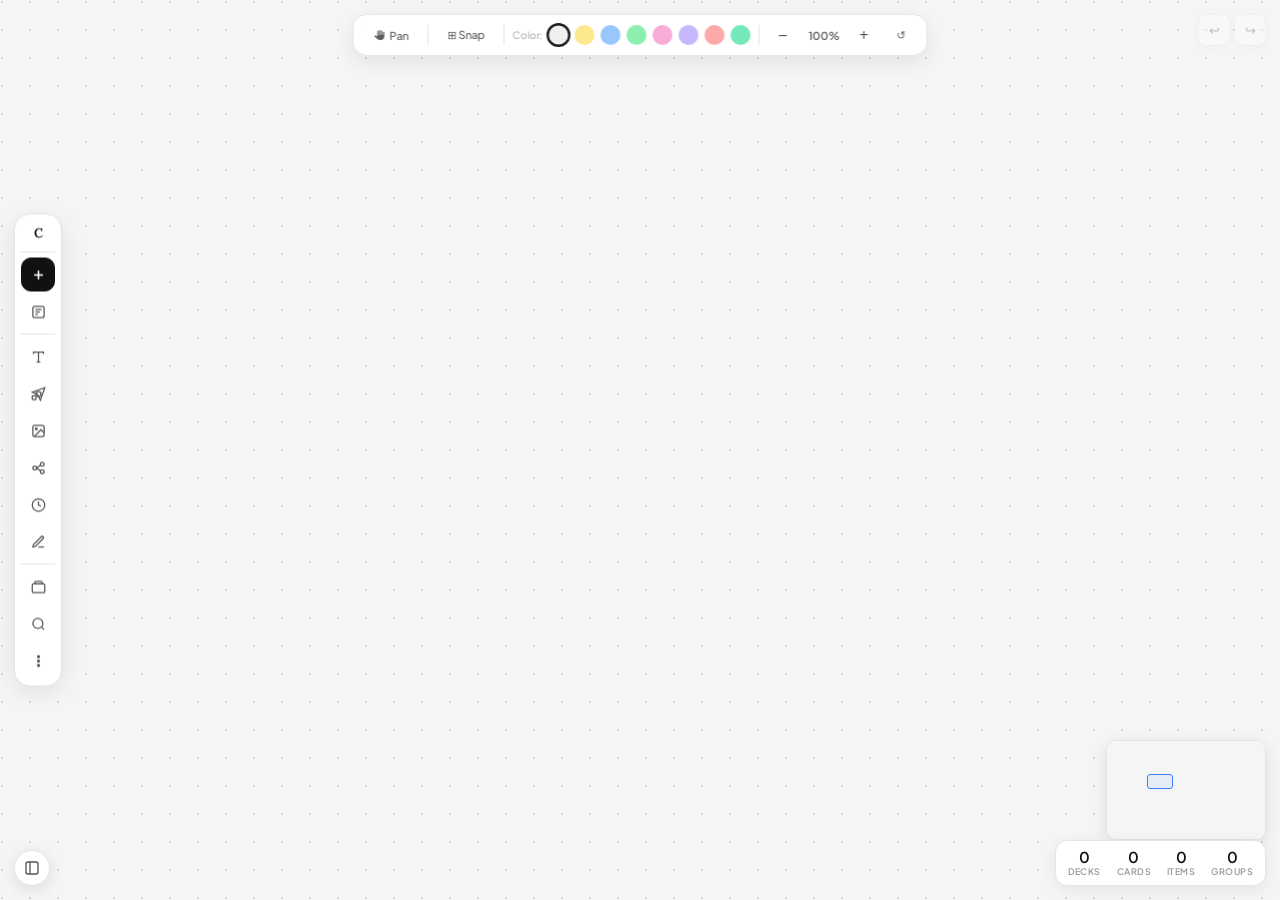
==== index.html @ 393817d0 "commit" ====
<!DOCTYPE html>
<html lang="en">

<head>
  <meta charset="UTF-8" />
  <meta name="viewport" content="width=device-width,initial-scale=1" />
  <link
    href="https://fonts.googleapis.com/css2?family=Plus+Jakarta+Sans:wght@300;400;500;600&family=Lora:ital,wght@0,400;0,600;1,400&display=swap"
    rel="stylesheet" />
  <link rel="stylesheet" href="https://cdnjs.cloudflare.com/ajax/libs/font-awesome/6.5.0/css/all.min.css">
  <title>Cramly</title>
  <link rel="icon" href="logo.png" type="image/png">
  <link rel="stylesheet" href="/css/main.css" />
</head>

<body>
  <div id="viewport">
    <div id="world">
      <canvas id="drawCanvas" width="8000" height="8000"></canvas>
      <div id="groupSelect"></div>
      <svg id="connSVG" xmlns="http://www.w3.org/2000/svg">
        <defs>
          <marker id="arrowhead" markerWidth="10" markerHeight="7" refX="9" refY="3.5" orient="auto">
            <polygon points="0 0,10 3.5,0 7" fill="#555" />
          </marker>
          <marker id="arrowhead-preview" markerWidth="10" markerHeight="7" refX="9" refY="3.5" orient="auto">
            <polygon points="0 0,10 3.5,0 7" fill="#3b82f6" />
          </marker>
          <marker id="arrowhead-dashed" markerWidth="10" markerHeight="7" refX="9" refY="3.5" orient="auto">
            <polygon points="0 0,10 3.5,0 7" fill="#888" />
          </marker>
        </defs>
        <line id="connPreview" x1="0" y1="0" x2="0" y2="0" stroke="#3b82f6" stroke-width="1.5" stroke-dasharray="5,4"
          marker-end="url(#arrowhead-preview)" style="display:none" />
      </svg>
    </div>
  </div>

  <div id="minimap" title="Click to navigate" onclick="minimapClick(event)">
    <canvas id="minimapCanvas" width="160" height="100"></canvas>
    <div id="minimapViewport"></div>
  </div>

  <button id="dockToggle" onclick="toggleDock()" title="Toggle sidebar">
    <svg width="16" height="16" viewBox="0 0 24 24" fill="none" stroke="currentColor" stroke-width="2">
      <rect x="3" y="3" width="18" height="18" rx="3" />
      <line x1="9" y1="3" x2="9" y2="21" />
    </svg>
  </button>

  <div id="undoRedo">
    <button class="ur-btn" id="undoBtn" onclick="undo()" title="Undo (Ctrl+Z)" disabled>↩</button>
    <button class="ur-btn" id="redoBtn" onclick="redo()" title="Redo (Ctrl+Y)" disabled>↪</button>
  </div>

  <!-- ═══ SIDE DOCK (compact — primary tools only) ═══ -->
  <div id="sidedock">
    <div class="sd-logo">C</div>
    <div class="sd-sep"></div>

    <button class="sd-btn primary" onclick="openOv('deckModal')" data-tip="New deck (⌘D)"><svg width="15" height="15"
        viewBox="0 0 24 24" fill="none" stroke="currentColor" stroke-width="2.5">
        <line x1="12" y1="5" x2="12" y2="19" />
        <line x1="5" y1="12" x2="19" y2="12" />
      </svg></button>
    <button class="sd-btn" onclick="openOv('noteModal')" data-tip="Quick note (⌘N)"><svg width="15" height="15"
        viewBox="0 0 24 24" fill="none" stroke="currentColor" stroke-width="2">
        <rect x="3" y="3" width="18" height="18" rx="3" />
        <line x1="7" y1="8" x2="17" y2="8" />
        <line x1="7" y1="12" x2="14" y2="12" />
        <line x1="7" y1="16" x2="11" y2="16" />
      </svg></button>
    <div class="sd-sep"></div>
    <button class="sd-btn" onclick="addTextBox()" data-tip="Text (T)"><svg width="15" height="15" viewBox="0 0 24 24"
        fill="none" stroke="currentColor" stroke-width="2">
        <polyline points="4 7 4 4 20 4 20 7" />
        <line x1="9" y1="20" x2="15" y2="20" />
        <line x1="12" y1="4" x2="12" y2="20" />
      </svg></button>
    <button class="sd-btn" id="shapeDocBtn" onclick="toggleShapePicker(event)" data-tip="Shape (S)"><svg width="15"
        height="15" viewBox="0 0 24 24" fill="none" stroke="currentColor" stroke-width="2">
        <circle cx="12" cy="12" r="4" />
        <rect x="2" y="15" width="6" height="6" rx="1" />
        <polygon points="22 2 15 22 11 13 2 9" />
      </svg></button>
    <button class="sd-btn" onclick="triggerImg()" data-tip="Image (I)"><svg width="15" height="15" viewBox="0 0 24 24"
        fill="none" stroke="currentColor" stroke-width="2">
        <rect x="3" y="3" width="18" height="18" rx="3" />
        <circle cx="8.5" cy="8.5" r="1.5" />
        <polyline points="21 15 16 10 5 21" />
      </svg></button>
    <button class="sd-btn" id="connectBtn" onclick="toggleConnectMode()" data-tip="Connect (A)"><svg width="15"
        height="15" viewBox="0 0 24 24" fill="none" stroke="currentColor" stroke-width="2">
        <circle cx="6" cy="12" r="3" />
        <circle cx="18" cy="6" r="3" />
        <circle cx="18" cy="18" r="3" />
        <line x1="9" y1="12" x2="15" y2="7.5" />
        <line x1="9" y1="12" x2="15" y2="16.5" />
      </svg></button>
        <button class="sd-btn" onclick="startCramMode()" data-tip="Cram mode (⌘E)">
  <svg width="15" height="15" viewBox="0 0 24 24" fill="none" stroke="currentColor" stroke-width="2">
    <circle cx="12" cy="12" r="10"/>
    <polyline points="12 6 12 12 16 14"/>
  </svg>
</button>
    <button class="sd-btn" id="drawBtn" onclick="toggleDrawMode()" data-tip="Draw (P)"><svg width="15" height="15"
        viewBox="0 0 24 24" fill="none" stroke="currentColor" stroke-width="2">
        <path d="M12 20h9" />
        <path d="M16.5 3.5a2.1 2.1 0 013 3L7 19l-4 1 1-4L16.5 3.5z" />
      </svg></button>
    <div class="sd-sep"></div>
    <button class="sd-btn" onclick="toggleDecks()" data-tip="Decks (D)"><svg width="15" height="15" viewBox="0 0 24 24"
        fill="none" stroke="currentColor" stroke-width="2">
        <rect x="2" y="7" width="20" height="14" rx="2" />
        <path d="M16 3H8a2 2 0 00-2 2v2h12V5a2 2 0 00-2-2z" />
      </svg></button>
    <button class="sd-btn" onclick="openSearchBar()" data-tip="Search (/)"><svg width="15" height="15"
        viewBox="0 0 24 24" fill="none" stroke="currentColor" stroke-width="2">
        <circle cx="11" cy="11" r="8" />
        <line x1="21" y1="21" x2="16.65" y2="16.65" />
      </svg></button>
    <button class="sd-btn" id="moreBtn" onclick="toggleMorePanel(event)" data-tip="More tools"><svg width="15"
        height="15" viewBox="0 0 24 24" fill="none" stroke="currentColor" stroke-width="2">
        <circle cx="12" cy="5" r="1.5" fill="currentColor" />
        <circle cx="12" cy="12" r="1.5" fill="currentColor" />
        <circle cx="12" cy="19" r="1.5" fill="currentColor" />
      </svg></button>
  </div>

  <!-- ═══ MORE PANEL FLYOUT ═══ -->
  <div id="morePanel" class="hidden">
    <button class="sd-btn" onclick="shareCanvas();closeMorePanel()" data-tip="Share canvas">
      <svg width="15" height="15" viewBox="0 0 24 24" fill="none" stroke="currentColor" stroke-width="2">
        <circle cx="18" cy="5" r="3" />
        <circle cx="6" cy="12" r="3" />
        <circle cx="18" cy="19" r="3" />
        <line x1="8.59" y1="13.51" x2="15.42" y2="17.49" />
        <line x1="15.41" y1="6.51" x2="8.59" y2="10.49" />
      </svg>
    </button>
    <button class="sd-btn" onclick="dropCat();closeMorePanel()" data-tip="Drop a cat (C)"><svg width="15" height="15"
        viewBox="0 0 24 24" fill="none" stroke="currentColor" stroke-width="2">
        <path d="M12 2C6.5 2 2 6.5 2 12s4.5 10 10 10 10-4.5 10-10" />
        <path d="M16 2l2 4-2 2M8 2L6 6l2 2" />
        <circle cx="9" cy="13" r="1" />
        <circle cx="15" cy="13" r="1" />
        <path d="M9.5 17a3 3 0 005 0" />
      </svg></button>
    <button class="sd-btn" onclick="openOv('memeModal');loadMemeCat();closeMorePanel()" data-tip="Meme it (M)"><svg
        width="15" height="15" viewBox="0 0 24 24" fill="none" stroke="currentColor" stroke-width="2">
        <circle cx="12" cy="12" r="10" />
        <path d="M8 14s1.5 2 4 2 4-2 4-2" />
        <line x1="9" y1="9" x2="9.01" y2="9" />
        <line x1="15" y1="9" x2="15.01" y2="9" />
      </svg></button>
    <button class="sd-btn" id="stickerBtn" onclick="toggleStickerPanel(event)" data-tip="Stickers (K)"><svg width="15"
        height="15" viewBox="0 0 24 24" fill="none" stroke="currentColor" stroke-width="2">
        <path d="M12 2a10 10 0 0110 10c0 5.52-4.48 10-10 10A10 10 0 012 12 10 10 0 0112 2" />
        <path
          d="M8.56 2.75c4.37 6.03 6.02 9.42 8.03 17.72m2.54-15.38c-3.72 4.35-8.94 5.66-16.88 5.85m19.5 1.9c-3.5-.93-6.63-.82-8.94 0-2.58.92-5.01 2.86-7.44 6.32" />
      </svg></button>
    <button class="sd-btn" id="flowBtn" onclick="toggleFlowPanel(event)" data-tip="Flowchart (F)"><svg width="15"
        height="15" viewBox="0 0 24 24" fill="none" stroke="currentColor" stroke-width="2">
        <rect x="8" y="2" width="8" height="5" rx="1" />
        <rect x="8" y="17" width="8" height="5" rx="1" />
        <polygon points="12 10 17 13.5 12 17 7 13.5" />
        <line x1="12" y1="7" x2="12" y2="10" />
        <line x1="12" y1="17" x2="12" y2="19.5" />
      </svg></button>
    <div class="sd-sep"></div>
    <button class="sd-btn" id="lassoBtn" onclick="toggleLasso();closeMorePanel()" data-tip="Lasso select (L)"><svg
        width="15" height="15" viewBox="0 0 24 24" fill="none" stroke="currentColor" stroke-width="2">
        <path d="M7 3C4 3 2 5 2 7c0 3 3 4 5 4s3-1 3-3 2-4 4-4c3 0 5 2 5 5 0 4-3 7-7 7-2 0-4-1-4-3" />
        <path d="M5 20l2-4 4 4-2-7" />
      </svg></button>
    <button class="sd-btn" id="groupBtn" onclick="groupSelected();closeMorePanel()" data-tip="Group selected (G)"><svg
        width="15" height="15" viewBox="0 0 24 24" fill="none" stroke="currentColor" stroke-width="2">
        <rect x="2" y="2" width="8" height="8" rx="1" />
        <rect x="14" y="2" width="8" height="8" rx="1" />
        <rect x="2" y="14" width="8" height="8" rx="1" />
        <rect x="14" y="14" width="8" height="8" rx="1" />
        <rect x="5" y="5" width="14" height="14" rx="2" stroke-dasharray="3,2" />
      </svg></button>
    <button class="sd-btn" onclick="saveBookmark();closeMorePanel()" data-tip="Bookmark (B)"><svg width="15" height="15"
        viewBox="0 0 24 24" fill="none" stroke="currentColor" stroke-width="2">
        <path d="M19 21l-7-5-7 5V5a2 2 0 012-2h10a2 2 0 012 2z" />
      </svg></button>
    <button class="sd-btn" onclick="takeScreenshot();closeMorePanel()" data-tip="Screenshot"><svg width="15" height="15"
        viewBox="0 0 24 24" fill="none" stroke="currentColor" stroke-width="2">
        <path d="M23 19a2 2 0 01-2 2H3a2 2 0 01-2-2V8a2 2 0 012-2h4l2-3h6l2 3h4a2 2 0 012 2z" />
        <circle cx="12" cy="13" r="4" />
      </svg></button>
    <button class="sd-btn" onclick="autoLayout();closeMorePanel()" data-tip="Auto-arrange"><svg width="15" height="15"
        viewBox="0 0 24 24" fill="none" stroke="currentColor" stroke-width="2">
        <rect x="3" y="3" width="7" height="7" />
        <rect x="14" y="3" width="7" height="7" />
        <rect x="3" y="14" width="7" height="7" />
        <rect x="14" y="14" width="7" height="7" />
      </svg></button>
    <div class="sd-sep"></div>
    <button class="sd-btn" onclick="toggleKb();closeMorePanel()" data-tip="Shortcuts (?)"><svg width="15" height="15"
        viewBox="0 0 24 24" fill="none" stroke="currentColor" stroke-width="2">
        <rect x="2" y="6" width="20" height="13" rx="2" />
        <line x1="6" y1="10" x2="6.01" y2="10" />
        <line x1="10" y1="10" x2="10.01" y2="10" />
        <line x1="14" y1="10" x2="14.01" y2="10" />
        <line x1="18" y1="10" x2="18.01" y2="10" />
        <line x1="8" y1="14" x2="16" y2="14" />
      </svg></button>
    <button class="sd-btn" id="darkBtn" onclick="toggleDark()" data-tip="Dark mode"><svg width="15" height="15"
        viewBox="0 0 24 24" fill="none" stroke="currentColor" stroke-width="2">
        <path d="M21 12.79A9 9 0 1111.21 3 7 7 0 0021 12.79z" />
      </svg></button>
  </div>

  <div id="topbar">
    <button class="tb-btn" id="panBtn" onclick="togglePan()"><i class="fa-solid fa-hand"></i> Pan</button>
    <div class="tb-sep"></div>
    <button class="tb-btn" id="snapBtn" onclick="toggleSnap()" title="Snap to grid">⊞ Snap</button>
    <div class="tb-sep"></div>
    <span class="palette-tip">Color:</span>
    <div class="sw on" style="background:#f0f0f0" data-c="#f0f0f0" onclick="pickPalette(this)"></div>
    <div class="sw" style="background:#fde68a" data-c="#fde68a" onclick="pickPalette(this)"></div>
    <div class="sw" style="background:#93c5fd" data-c="#93c5fd" onclick="pickPalette(this)"></div>
    <div class="sw" style="background:#86efac" data-c="#86efac" onclick="pickPalette(this)"></div>
    <div class="sw" style="background:#f9a8d4" data-c="#f9a8d4" onclick="pickPalette(this)"></div>
    <div class="sw" style="background:#c4b5fd" data-c="#c4b5fd" onclick="pickPalette(this)"></div>
    <div class="sw" style="background:#fca5a5" data-c="#fca5a5" onclick="pickPalette(this)"></div>
    <div class="sw" style="background:#6ee7b7" data-c="#6ee7b7" onclick="pickPalette(this)"></div>
    <div class="tb-sep"></div>
    <div id="drawColorRow">
      <span class="palette-tip" style="font-weight:700;color:#7c3aed">✏️</span>
      <div class="draw-swatch on" style="background:#111" data-dc="#111" onclick="pickDrawColor(this)"></div>
      <div class="draw-swatch" style="background:#ef4444" data-dc="#ef4444" onclick="pickDrawColor(this)"></div>
      <div class="draw-swatch" style="background:#3b82f6" data-dc="#3b82f6" onclick="pickDrawColor(this)"></div>
      <div class="draw-swatch" style="background:#22c55e" data-dc="#22c55e" onclick="pickDrawColor(this)"></div>
      <div class="draw-swatch" style="background:#f59e0b" data-dc="#f59e0b" onclick="pickDrawColor(this)"></div>
      <div class="draw-swatch" style="background:#ec4899" data-dc="#ec4899" onclick="pickDrawColor(this)"></div>
      <div class="draw-swatch" style="background:#8b5cf6" data-dc="#8b5cf6" onclick="pickDrawColor(this)"></div>
      <div class="draw-swatch" style="background:#fff;border:1px solid #ddd" data-dc="#fff"
        onclick="pickDrawColor(this)"></div>
      <input type="range" id="drawSizeSlider" min="1" max="30" value="2"
        oninput="drawSize=parseInt(this.value);document.getElementById('drawSizeLbl').textContent=drawSize+'px'" />
      <span id="drawSizeLbl" style="font-size:10px;color:#555;min-width:26px">2px</span>
      <button onclick="undoDrawStroke()"
        style="font-size:10px;padding:3px 8px;border:1px solid var(--border);border-radius:6px;background:var(--surface);cursor:pointer;color:#555"
        title="Undo last stroke (Ctrl+Z)">↩ Undo</button>
      <button onclick="clearDrawing()"
        style="font-size:10px;padding:3px 8px;border:1px solid var(--border);border-radius:6px;background:var(--surface);cursor:pointer;color:#555">Clear</button>
      <div class="tb-sep"></div>
    </div>
    <button class="tb-btn" onclick="zoomOut()"><i class="fa-solid fa-minus"></i></button>
    <span class="zoom-lbl" id="zoomLbl">100%</span>
    <button class="tb-btn" onclick="zoomIn()"><i class="fa-solid fa-plus"></i></button>
    <button class="tb-btn" onclick="zoomReset()">↺</button>
  </div>

  <div id="bookmarkBar"></div>
  <div id="searchBar">
    <i class="fa-solid fa-magnifying-glass" style="font-size:12px;color:#9a9a9a"></i>
    <input id="searchInput" placeholder="Search elements…" oninput="doSearch(this.value)"
      onkeydown="if(event.key==='Escape')closeSearch()" />
    <button onclick="closeSearch()"
      style="background:none;border:none;cursor:pointer;color:#9a9a9a;font-size:12px">✕</button>
  </div>
  <div class="search-res" id="searchResults"></div>

  <div id="miniStats">
    <div class="stat-item">
      <div class="stat-n" id="sDecks">0</div>
      <div class="stat-l">decks</div>
    </div>
    <div class="stat-item">
      <div class="stat-n" id="sCards">0</div>
      <div class="stat-l">cards</div>
    </div>
    <div class="stat-item">
      <div class="stat-n" id="sEls">0</div>
      <div class="stat-l">items</div>
    </div>
    <div class="stat-item">
      <div class="stat-n" id="sGroups">0</div>
      <div class="stat-l">groups</div>
    </div>
  </div>

  <div class="toast" id="toast"></div>
  <div id="snapIndicator">Snapped to grid</div>

  <div id="shapePicker">
    <div class="spick" onclick="addShape('rect')">▭</div>
    <div class="spick" onclick="addShape('circle')">○</div>
    <div class="spick" onclick="addShape('arrow')">→</div>
    <div class="spick" onclick="addShape('tri')">△</div>
    <div class="spick" onclick="addShape('diamond')">◇</div>
    <div class="spick" onclick="addShape('star')">☆</div>
  </div>

  <div id="stickerPanel">
    <div class="sp-hd">
      <div class="sp-title">🎨 Sticker Library</div><button class="sp-close" onclick="closeStickerPanel()">✕</button>
    </div>
    <div class="sp-cats" id="stickerCats"></div>
    <div class="sticker-grid" id="stickerGrid"></div>
  </div>

  <div id="flowPanel">
    <div class="fp-hd">
      <div class="fp-title">Flowchart</div><button class="fp-close" onclick="closeFlowPanel()">✕</button>
    </div>
    <div class="fp-item" onclick="addFlowNode('process')"><svg width="36" height="22">
        <rect x="1" y="1" width="34" height="20" rx="3" fill="#3b82f6" /><text x="18" y="15" text-anchor="middle"
          font-size="9" fill="#fff" font-weight="600">Process</text>
      </svg>
      <div>
        <div class="fp-label">Process</div>
        <div class="fp-desc">Action / step</div>
      </div>
    </div>
    <div class="fp-item" onclick="addFlowNode('decision')"><svg width="36" height="28">
        <polygon points="18,1 35,14 18,27 1,14" fill="#f59e0b" /><text x="18" y="18" text-anchor="middle" font-size="8"
          fill="#fff" font-weight="600">?</text>
      </svg>
      <div>
        <div class="fp-label">Decision</div>
        <div class="fp-desc">Yes / No branch</div>
      </div>
    </div>
    <div class="fp-item" onclick="addFlowNode('terminal')"><svg width="36" height="22">
        <rect x="1" y="1" width="34" height="20" rx="10" fill="#10b981" /><text x="18" y="15" text-anchor="middle"
          font-size="8" fill="#fff" font-weight="600">Start/End</text>
      </svg>
      <div>
        <div class="fp-label">Terminal</div>
        <div class="fp-desc">Start or end</div>
      </div>
    </div>
    <div class="fp-item" onclick="addFlowNode('data')"><svg width="36" height="22">
        <polygon points="5,1 35,1 31,21 1,21" fill="#8b5cf6" /><text x="18" y="15" text-anchor="middle" font-size="9"
          fill="#fff" font-weight="600">Data</text>
      </svg>
      <div>
        <div class="fp-label">Data</div>
        <div class="fp-desc">Input / output</div>
      </div>
    </div>
    <div class="fp-item" onclick="addFlowNode('doc')"><svg width="36" height="24">
        <path d="M1,1 H35 V18 Q27,24 18,18 Q9,12 1,18 Z" fill="#ec4899" /><text x="18" y="13" text-anchor="middle"
          font-size="8" fill="#fff" font-weight="600">Doc</text>
      </svg>
      <div>
        <div class="fp-label">Document</div>
        <div class="fp-desc">Report / file</div>
      </div>
    </div>
    <div class="fp-item" onclick="addFlowNode('delay')"><svg width="36" height="22">
        <path d="M1,1 H26 Q35,11 26,21 H1 Q10,11 1,1 Z" fill="#6366f1" /><text x="16" y="15" text-anchor="middle"
          font-size="9" fill="#fff" font-weight="600">Delay</text>
      </svg>
      <div>
        <div class="fp-label">Delay</div>
        <div class="fp-desc">Wait / pause</div>
      </div>
    </div>
    <div class="fp-item" onclick="addFlowNode('db')"><svg width="36" height="24">
        <ellipse cx="18" cy="5" rx="16" ry="5" fill="#14b8a6" />
        <rect x="2" y="5" width="32" height="14" fill="#14b8a6" />
        <ellipse cx="18" cy="19" rx="16" ry="5" fill="#0d9488" /><text x="18" y="15" text-anchor="middle" font-size="8"
          fill="#fff" font-weight="600">DB</text>
      </svg>
      <div>
        <div class="fp-label">Database</div>
        <div class="fp-desc">Data store</div>
      </div>
    </div>
  </div>

  <div id="deckPanel">
    <div class="dp-hd">
      <div class="dp-title">Your decks</div><button class="dp-close" onclick="closePanel()">✕</button>
    </div>
    <input class="dp-search" placeholder="Search decks…" oninput="renderDeckPanel(this.value)" />
    <div class="dp-filter">
      <button class="chip on" onclick="doFilter('all',this)">All</button>
      <button class="chip" onclick="doFilter('Math',this)">Math</button>
      <button class="chip" onclick="doFilter('Science',this)">Science</button>
      <button class="chip" onclick="doFilter('Language',this)">Language</button>
      <button class="chip" onclick="doFilter('History',this)">History</button>
      <button class="chip" onclick="doFilter('Other',this)">Other</button>
    </div>
    <div id="deckList"></div>
    <div class="export-row">
      <button class="btn-ok" style="flex:1;border-radius:10px" onclick="openOv('deckModal')">+ New deck</button>
      <button class="btn-cancel" style="flex:1;border-radius:10px" onclick="exportDecks()">⬇ Export</button>
      <label class="btn-cancel" style="flex:1;border-radius:10px;cursor:pointer;text-align:center;line-height:2">⬆
        Import<input type="file" accept=".json" style="display:none" onchange="importDecks(this)" /></label>
    </div>
  </div>

  <div id="kbPanel">
    <div class="kb-hd">Shortcuts <button onclick="toggleKb()"
        style="background:none;border:none;cursor:pointer;color:#9a9a9a;font-size:12px">✕</button></div>
    <div class="kb-row"><span class="kb-d">Pan</span>
      <div class="kb-keys"><span class="kbd">Space+drag</span></div>
    </div>
    <div class="kb-row"><span class="kb-d">Zoom</span>
      <div class="kb-keys"><span class="kbd">Ctrl+scroll</span></div>
    </div>
    <div class="kb-row"><span class="kb-d">New deck</span>
      <div class="kb-keys"><span class="kbd">⌘D</span></div>
    </div>
    <div class="kb-row"><span class="kb-d">Quick note</span>
      <div class="kb-keys"><span class="kbd">⌘N</span></div>
    </div>
    <div class="kb-row"><span class="kb-d">Text</span>
      <div class="kb-keys"><span class="kbd">T</span></div>
    </div>
    <div class="kb-row"><span class="kb-d">Shape</span>
      <div class="kb-keys"><span class="kbd">S</span></div>
    </div>
    <div class="kb-row"><span class="kb-d">Image</span>
      <div class="kb-keys"><span class="kbd">I</span></div>
    </div>
    <div class="kb-row"><span class="kb-d">Drop cat</span>
      <div class="kb-keys"><span class="kbd">C</span></div>
    </div>
    <div class="kb-row"><span class="kb-d">Meme</span>
      <div class="kb-keys"><span class="kbd">M</span></div>
    </div>
    <div class="kb-row"><span class="kb-d">Stickers</span>
      <div class="kb-keys"><span class="kbd">K</span></div>
    </div>
    <div class="kb-row"><span class="kb-d">Flowchart</span>
      <div class="kb-keys"><span class="kbd">F</span></div>
    </div>
    <div class="kb-row"><span class="kb-d">Connect</span>
      <div class="kb-keys"><span class="kbd">A</span></div>
    </div>
    <div class="kb-row"><span class="kb-d">Draw</span>
      <div class="kb-keys"><span class="kbd">P</span></div>
    </div>
    <div class="kb-row"><span class="kb-d">Draw undo stroke</span>
      <div class="kb-keys"><span class="kbd">Ctrl+Z</span></div>
    </div>
    <div class="kb-row"><span class="kb-d">Lasso select</span>
      <div class="kb-keys"><span class="kbd">L</span></div>
    </div>
    <div class="kb-row"><span class="kb-d">Group selected</span>
      <div class="kb-keys"><span class="kbd">G</span></div>
    </div>
    <div class="kb-row"><span class="kb-d">Search</span>
      <div class="kb-keys"><span class="kbd">/</span></div>
    </div>
    <div class="kb-row"><span class="kb-d">Bookmark</span>
      <div class="kb-keys"><span class="kbd">B</span></div>
    </div>
    <div class="kb-row"><span class="kb-d">Decks</span>
      <div class="kb-keys"><span class="kbd">D</span></div>
    </div>
    <div class="kb-row"><span class="kb-d">Hide sidebar</span>
      <div class="kb-keys"><span class="kbd">\</span></div>
    </div>
    <div class="kb-row"><span class="kb-d">Dark mode</span>
      <div class="kb-keys"><span class="kbd">⌘.</span></div>
    </div>
    <div class="kb-row"><span class="kb-d">Snap grid</span>
      <div class="kb-keys"><span class="kbd">⌘G</span></div>
    </div>
    <div class="kb-row"><span class="kb-d">Undo/Redo</span>
      <div class="kb-keys"><span class="kbd">⌘Z</span><span class="kbd">⌘Y</span></div>
    </div>
    <div class="kb-row"><span class="kb-d">Delete</span>
      <div class="kb-keys"><span class="kbd">Del</span></div>
    </div>
  </div>

  <!-- MODALS -->
  <div class="modal-bg" id="deckModal">
    <div class="modal">
      <h2>Create a deck</h2>
      <div class="field"><label>Icon</label>
        <div class="emoji-row" id="emojiRow"></div>
      </div>
      <div class="field"><label>Title</label><input id="dTitle" placeholder="e.g. Calculus II" /></div>
      <div class="field"><label>Description</label><textarea id="dDesc"
          placeholder="What's this deck about?"></textarea></div>
      <div class="field"><label>Subject</label><select id="dTag">
          <option>Math</option>
          <option>Science</option>
          <option>Language</option>
          <option>History</option>
          <option>Other</option>
        </select></div>
      <div class="modal-footer">
        <button class="btn-cancel" onclick="closeOv('deckModal')">Cancel</button>
        <button class="btn-ok" onclick="createDeck()">Create deck</button>
      </div>
    </div>
  </div>

  <div class="modal-bg" id="noteModal">
    <div class="modal">
      <h2>Quick note</h2>
      <div class="field"><label>Color</label>
        <div class="sw-row">
          <div class="csw sel" style="background:#fef9c3" data-nc="yellow" onclick="pickNC(this)"></div>
          <div class="csw" style="background:#ede9fe" data-nc="lav" onclick="pickNC(this)"></div>
          <div class="csw" style="background:#d1fae5" data-nc="green" onclick="pickNC(this)"></div>
          <div class="csw" style="background:#ffedd5" data-nc="peach" onclick="pickNC(this)"></div>
          <div class="csw" style="background:#fce7f3" data-nc="pink" onclick="pickNC(this)"></div>
          <div class="csw" style="background:#e0f2fe" data-nc="sky" onclick="pickNC(this)"></div>
        </div>
      </div>
      <div class="field"><label>Label</label><input id="nLabel" placeholder="Reminder, Formula…" /></div>
      <div class="field"><label>Content</label><textarea id="nContent" placeholder="Write your note…"></textarea></div>
      <div class="modal-footer">
        <button class="btn-cancel" onclick="closeOv('noteModal')">Cancel</button>
        <button class="btn-ok" onclick="createNote()">Add note</button>
      </div>
    </div>
  </div>

  <div class="modal-bg" id="studyModal">
    <div class="modal" style="width:460px;text-align:center">
      <div style="display:flex;align-items:center;justify-content:space-between;margin-bottom:14px">
        <div style="font-family:'Lora',serif;font-size:17px;font-weight:600" id="sDeckName"></div>
        <div style="display:flex;gap:6px">
          <button class="nav-btn" onclick="toggleShuffle()">🔀 Shuffle</button>
          <button class="btn-cancel" onclick="closeOv('studyModal')">✕</button>
        </div>
      </div>
      <div id="srsBadge" class="srs-badge new">NEW</div>
      <div class="flip-wrap" onclick="flipCard()">
        <div class="flip-inner" id="flipInner">
          <div class="flip-face front">
            <p id="sFront"></p>
          </div>
          <div class="flip-face back">
            <p id="sBack"></p>
          </div>
        </div>
      </div>
      <div class="study-hint">Click to flip · ← → navigate</div>
      <div id="srsButtons" style="display:none;gap:8px;justify-content:center;margin-bottom:10px">
        <button class="nav-btn" style="background:#fee2e2;border-color:#f87171;color:#991b1b"
          onclick="srsRate('hard')">😓 Hard</button>
        <button class="nav-btn" style="background:#d1fae5;border-color:#34d399;color:#065f46"
          onclick="srsRate('good')">👍 Good</button>
        <button class="nav-btn" style="background:#dbeafe;border-color:#60a5fa;color:#1e40af"
          onclick="srsRate('easy')">⚡ Easy</button>
      </div>
      <div class="study-nav">
        <button class="nav-btn" onclick="prevCard()">← Prev</button>
        <span class="study-ctr" id="sCtr">1 / 1</span>
        <button class="nav-btn" onclick="nextCard()">Next →</button>
      </div>
      <div class="study-bar">
        <div class="study-fill" id="sFill" style="width:0%"></div>
      </div>
    </div>
  </div>

  <div class="modal-bg" id="cardModal">
    <div class="modal" style="width:580px;max-height:90vh;overflow-y:auto">
      <div style="display:flex;align-items:center;justify-content:space-between;margin-bottom:16px">
        <h2 id="cardModalTitle" style="margin:0">Cards</h2>
        <div style="display:flex;gap:6px">
          <button class="btn-cancel" onclick="exportDeckCSV()" style="font-size:11px">⬇ CSV</button>
          <label class="btn-cancel" style="font-size:11px;cursor:pointer">⬆ CSV<input type="file" accept=".csv,.txt"
              style="display:none" onchange="importCSV(this)" /></label>
          <button class="btn-cancel" onclick="closeOv('cardModal')">✕</button>
        </div>
      </div>
      <div class="card-section-label">Cards in this deck</div>
      <div class="card-list" id="cardList"></div>
      <div class="card-section-label" style="margin-top:14px">Add a new card</div>
      <div class="field" style="margin-bottom:8px"><label>Front</label><input id="cFront"
          placeholder="Question / term" /></div>
      <div class="field" style="margin-bottom:10px"><label>Back</label><textarea id="cBack" rows="2"
          placeholder="Answer / definition" onkeydown="if(event.key==='Enter'&&event.ctrlKey)addCard()"></textarea>
      </div>
      <div style="display:flex;gap:8px;align-items:center;flex-wrap:wrap">
        <button class="btn-ok" onclick="addCard()" style="flex:1">+ Add card</button>
        <button class="ai-gen-btn" id="aiGenBtn" onclick="aiGenerateCards()">✨ AI Generate</button>
      </div>
      <div id="aiStatus" style="margin-top:8px;font-size:11px;color:#9a9a9a;text-align:center;min-height:16px"></div>
    </div>
  </div>

  <div class="modal-bg" id="quizModal">
    <div class="modal" style="width:500px">
      <div id="quizModeSelect">
        <h2 id="quizModeTitle">Choose quiz mode</h2>
        <div class="quiz-modes">
          <div class="quiz-mode-btn sel" onclick="selectQuizMode('mc',this)">
            <div class="quiz-mode-icon">🔘</div>
            <div class="quiz-mode-name">Multiple choice</div>
          </div>
          <div class="quiz-mode-btn" onclick="selectQuizMode('tf',this)">
            <div class="quiz-mode-icon">✅</div>
            <div class="quiz-mode-name">True / False</div>
          </div>
          <div class="quiz-mode-btn" onclick="selectQuizMode('fib',this)">
            <div class="quiz-mode-icon">✏️</div>
            <div class="quiz-mode-name">Fill in blank</div>
          </div>
        </div>
        <div style="display:flex;align-items:center;gap:6px;margin-bottom:14px">
          <label style="font-size:11px;color:#555">Questions:</label>
          <input type="number" id="quizCount" value="5" min="1" max="20"
            style="width:60px;border:1px solid var(--border);border-radius:6px;padding:4px 8px;font-size:12px;font-family:inherit;outline:none" />
        </div>
        <div style="display:flex;gap:8px">
          <button class="btn-cancel" onclick="closeOv('quizModal')" style="flex:1">Cancel</button>
          <button class="btn-ok ai-gen-btn" onclick="startQuiz()" style="flex:2;border-radius:999px">✨ AI Quiz</button>
        </div>
        <div id="quizGenStatus" style="margin-top:8px;font-size:11px;color:#9a9a9a;text-align:center;min-height:16px">
        </div>
      </div>
      <div id="quizGame" style="display:none">
        <div class="quiz-header">
          <div style="font-family:'Lora',serif;font-size:15px;font-weight:600" id="quizDeckName"></div>
          <div class="quiz-ctr" id="quizCtr">1 / 5</div>
        </div>
        <div class="quiz-type-label" id="quizTypeLabel"></div>
        <div class="quiz-q" id="quizQ"></div>
        <div class="quiz-opts" id="quizOpts"></div>
        <div id="quizFib" style="display:none;margin-bottom:16px">
          <input class="fib-input" id="fibInput" placeholder="Type your answer…"
            onkeydown="if(event.key==='Enter')checkFib()" />
          <br><button class="fib-submit" onclick="checkFib()">Check</button>
        </div>
        <div class="quiz-feedback" id="quizFeedback"></div>
        <div style="display:flex;align-items:center;justify-content:space-between">
          <div class="quiz-score" id="quizScore">Score: 0</div>
          <button class="nav-btn" id="quizNext" onclick="nextQuizQ()" style="display:none">Next →</button>
        </div>
        <div class="quiz-bar">
          <div class="quiz-fill" id="quizFill" style="width:0%"></div>
        </div>
      </div>
      <div id="quizResult" style="display:none;text-align:center">
        <div class="quiz-result-score" id="quizResultScore"></div>
        <div class="quiz-result-msg" id="quizResultMsg"></div>
        <div style="margin-top:20px;display:flex;gap:8px;justify-content:center">
          <button class="btn-cancel" onclick="closeOv('quizModal')">Close</button>
          <button class="btn-ok" onclick="retryQuiz()">Try again</button>
        </div>
      </div>
    </div>
  </div>

  <div class="modal-bg" id="memeModal">
    <div class="modal" style="width:420px">
      <h2>Meme generator</h2>
      <div class="meme-preview"><img id="mPrevImg" src="" style="background:#e0e0e0;min-height:130px" />
        <div class="mp-top" id="mPrevTop"></div>
        <div class="mp-bot" id="mPrevBot"></div>
      </div>
      <div style="display:flex;gap:6px;margin-bottom:12px">
        <button class="meme-tbtn" onclick="loadMemeCat()">🐱 Random cat</button>
        <button class="meme-tbtn" onclick="triggerMemeImg()">⬆ Upload</button>
        <input type="file" id="memeFile" accept="image/*" style="display:none" onchange="handleMemeFile(this)" />
      </div>
      <div class="field"><label>Top text</label><input id="mTop" placeholder="When you…" oninput="updateMPrev()" />
      </div>
      <div class="field"><label>Bottom text</label><input id="mBot" placeholder="But then…" oninput="updateMPrev()" />
      </div>
      <div class="modal-footer"><button class="btn-cancel" onclick="closeOv('memeModal')">Cancel</button><button
          class="btn-ok" onclick="placeMeme()">Drop on canvas</button></div>
    </div>
  </div>

  <!-- Cram Mode Setup Modal -->
<div class="modal-bg" id="cramModeModal">
  <div class="modal" style="width:380px">
    <h2>⏱️ Cram Mode</h2>
    <p style="font-size:12px;color:#9a9a9a;margin:-4px 0 16px">Lock in. Use Cramly freely. Timer floats on screen.</p>
    <div class="field">
      <label>Session duration (minutes)</label>
      <input type="number" id="cramDuration" value="25" min="1" max="180" />
    </div>
    <div class="field">
      <label>Session name <span style="color:#9a9a9a;font-weight:400">(optional)</span></label>
      <input type="text" id="cramSessionName" placeholder="e.g. Bio chapter 4" />
    </div>
    <div class="modal-footer">
      <button class="btn-cancel" onclick="closeOv('cramModeModal')">Cancel</button>
      <button class="btn-ok" onclick="launchCramMode()">🚀 Start session</button>
    </div>
  </div>
</div>

<!-- Floating Cram HUD -->
<div id="cramHUD" style="display:none;position:fixed;bottom:28px;right:24px;z-index:9999;font-family:'Plus Jakarta Sans',sans-serif;user-select:none">
  <div id="cramHUDInner" style="background:#0f0f0f;border:1px solid #2a2a2a;border-radius:16px;padding:14px 16px;min-width:200px;box-shadow:0 8px 40px rgba(0,0,0,.5)">

    <!-- Header row -->
    <div style="display:flex;align-items:center;justify-content:space-between;margin-bottom:10px">
      <span id="cramHUDLabel" style="font-size:11px;color:#555;font-weight:600;text-transform:uppercase;letter-spacing:.6px">Cram</span>
      <div style="display:flex;gap:6px;align-items:center">
        <span id="cramTabBadge" style="display:none;font-size:10px;background:#2a1010;color:#f87171;border:1px solid #4a1a1a;padding:2px 7px;border-radius:999px">⚠ <span id="cramTabNum">0</span> switch</span>
        <button onclick="toggleHUDCollapse()" id="cramCollapseBtn" style="background:none;border:none;color:#555;cursor:pointer;font-size:16px;line-height:1;padding:0">−</button>
        <button onclick="endCramMode()" style="background:none;border:none;color:#555;cursor:pointer;font-size:13px;line-height:1;padding:0" title="End session">✕</button>
      </div>
    </div>

    <div id="cramHUDBody">
      <!-- Big timer -->
      <div style="text-align:center;margin-bottom:10px">
        <div id="cramTimerDisplay" style="font-size:40px;font-weight:200;color:#fff;font-variant-numeric:tabular-nums;letter-spacing:-1px;line-height:1">25:00</div>
        <div style="font-size:10px;color:#444;margin-top:2px">remaining</div>
      </div>

      <!-- Progress bar -->
      <div style="height:3px;background:#1a1a1a;border-radius:2px;overflow:hidden;margin-bottom:12px">
        <div id="cramProgressBar" style="height:100%;background:#3b82f6;width:0%;transition:width 1s linear"></div>
      </div>

      <!-- Stats row -->
      <div style="display:grid;grid-template-columns:1fr 1fr 1fr;gap:6px;margin-bottom:10px">
        <div style="background:#1a1a1a;border-radius:8px;padding:7px 6px;text-align:center">
          <div id="cramTimeSpent" style="font-size:15px;font-weight:500;color:#fff">0m</div>
          <div style="font-size:9px;color:#555;margin-top:2px">spent</div>
        </div>
        <div style="background:#1a1a1a;border-radius:8px;padding:7px 6px;text-align:center">
          <div id="cramStreak" style="font-size:15px;font-weight:500;color:#f59e0b">🔥 0</div>
          <div style="font-size:9px;color:#555;margin-top:2px">day streak</div>
        </div>
        <div style="background:#1a1a1a;border-radius:8px;padding:7px 6px;text-align:center">
          <div id="cramTotalTime" style="font-size:15px;font-weight:500;color:#a78bfa">0h</div>
          <div style="font-size:9px;color:#555;margin-top:2px">total</div>
        </div>
      </div>

      <!-- Controls -->
      <div style="display:flex;gap:6px">
        <button onclick="cramPauseResume()" id="cramPauseBtn" style="flex:1;background:#1a1a1a;border:1px solid #2a2a2a;color:#aaa;padding:6px;border-radius:8px;cursor:pointer;font-size:11px;font-family:inherit">⏸ Pause</button>
        <button onclick="endCramMode()" style="flex:1;background:#1a1010;border:1px solid #3a1a1a;color:#f87171;padding:6px;border-radius:8px;cursor:pointer;font-size:11px;font-family:inherit">✕ End</button>
      </div>
    </div>
  </div>
</div>


  <input type="file" id="imgInput" accept="image/*" style="display:none" onchange="handleImgFile(this)" />
  <script src="https://cdnjs.cloudflare.com/ajax/libs/html2canvas/1.4.1/html2canvas.min.js"></script>
  <script src="/js/main.js">
  </script>
</body>

</html>
---- css/main.css ----
*,
*::before,
*::after {
    box-sizing: border-box;
    margin: 0;
    padding: 0
}

:root {
    --dot: #d8d8d8;
    --bg: #f5f5f5;
    --accent: #111;
    --surface: #fff;
    --border: #e4e4e4;
    --muted: #9a9a9a;
    --text: #0f0f0f
}

body.dark {
    --dot: #333;
    --bg: #141414;
    --accent: #f0f0f0;
    --surface: #1e1e1e;
    --border: #2a2a2a;
    --muted: #666;
    --text: #f0f0f0
}

html,
body {
    width: 100%;
    height: 100%;
    overflow: hidden;
    font-family: 'Plus Jakarta Sans', sans-serif;
    font-size: 13px;
    background: var(--bg);
    color: var(--text);
    user-select: none;
    transition: background .3s, color .3s
}

#viewport {
    position: fixed;
    inset: 0;
    overflow: hidden;
    cursor: default
}

#viewport.pan-cursor {
    cursor: grab
}

#viewport.pan-cursor.panning {
    cursor: grabbing
}

#world {
    position: absolute;
    width: 8000px;
    height: 6000px;
    top: -2000px;
    left: -2000px;
    transform-origin: 2000px 2000px;
    background-image: radial-gradient(circle, var(--dot) 1px, transparent 1px);
    background-size: 28px 28px
}

/* ── DRAW CANVAS: now INSIDE #world so it moves/scales with camera ── */
#drawCanvas {
    position: absolute;
    left: 0;
    top: 0;
    width: 8000px;
    height: 8000px;
    z-index: 5;
    pointer-events: none
}

.cel {
    position: absolute;
    cursor: grab;
    user-select: none;
    transition: box-shadow .15s
}

.cel.dragging {
    cursor: grabbing;
    opacity: .88;
    z-index: 9999 !important
}

.cel.selected {
    outline: 2px solid #3b82f6;
    outline-offset: 2px;
    border-radius: 2px
}

.cel.locked {
    cursor: default !important
}

.cel.locked .resize-h {
    display: none
}

.lock-badge {
    position: absolute;
    top: 4px;
    right: 4px;
    font-size: 10px;
    opacity: .5;
    pointer-events: none;
    z-index: 50
}

.el-tb {
    position: absolute;
    top: -38px;
    left: 0;
    display: flex;
    gap: 3px;
    background: var(--surface);
    border: 1px solid var(--border);
    border-radius: 8px;
    padding: 3px;
    opacity: 0;
    transition: opacity .15s;
    pointer-events: none;
    z-index: 200;
    white-space: nowrap;
    box-shadow: 0 4px 12px rgba(0, 0, 0, .1)
}

.cel:hover .el-tb,
.cel.selected .el-tb {
    opacity: 1;
    pointer-events: all
}

.el-tbtn {
    width: 22px;
    height: 22px;
    border-radius: 5px;
    border: none;
    background: transparent;
    cursor: pointer;
    font-size: 10px;
    display: flex;
    align-items: center;
    justify-content: center;
    color: #555;
    transition: background .12s
}

.el-tbtn:hover {
    background: #f0f0f0
}

.el-tbtn.del:hover {
    background: #fee2e2;
    color: #dc2626
}

.el-tbtn.lock-active {
    background: #fef9c3;
    color: #854d0e
}

.resize-h {
    position: absolute;
    right: 2px;
    bottom: 2px;
    width: 10px;
    height: 10px;
    background: rgba(0, 0, 0, .15);
    border-radius: 3px;
    cursor: nwse-resize;
    opacity: 0;
    transition: opacity .15s
}

.cel:hover .resize-h,
.cel.selected .resize-h {
    opacity: 1
}

.sticky {
    border-radius: 12px;
    padding: 12px;
    box-shadow: 0 4px 18px rgba(0, 0, 0, .09);
    width: 100%;
    height: 100%;
    overflow: hidden
}

.sticky-lbl {
    font-size: 9px;
    font-weight: 700;
    letter-spacing: .07em;
    text-transform: uppercase;
    color: rgba(0, 0, 0, .38);
    margin-bottom: 4px
}

.sticky-txt {
    font-size: 12px;
    color: rgba(0, 0, 0, .72);
    line-height: 1.5;
    word-break: break-word
}

.tbox {
    font-size: 15px;
    color: var(--text);
    outline: none;
    min-width: 80px;
    min-height: 20px;
    word-break: break-word;
    cursor: text;
    border-radius: 3px;
    padding: 2px 4px
}

.tbox:empty::before {
    content: attr(data-ph);
    color: #aaa;
    pointer-events: none
}

.shape-wrap {
    width: 100%;
    height: 100%;
    display: flex;
    align-items: center;
    justify-content: center
}

.shape-wrap svg {
    width: 100%;
    height: 100%;
    pointer-events: none;
    overflow: visible
}

.img-wrap {
    width: 100%;
    height: 100%
}

.img-wrap img {
    width: 100%;
    height: 100%;
    object-fit: cover;
    border-radius: 10px;
    display: block
}

.cat-w {
    border-radius: 14px;
    overflow: hidden;
    background: var(--surface);
    border: 1px solid var(--border);
    box-shadow: 0 4px 18px rgba(0, 0, 0, .08);
    width: 100%;
    height: 100%
}

.cat-w img {
    width: 100%;
    height: 160px;
    object-fit: cover;
    display: block
}

.cat-bar {
    padding: 6px 10px;
    display: flex;
    align-items: center;
    justify-content: space-between
}

.cat-badge {
    font-size: 9px;
    font-weight: 700;
    letter-spacing: .06em;
    text-transform: uppercase;
    color: #9a9a9a
}

.cat-fact {
    padding: 0 10px 8px;
    font-size: 10px;
    color: #666;
    line-height: 1.4
}

.meme-w {
    border-radius: 12px;
    overflow: hidden;
    position: relative;
    width: 100%;
    height: 100%
}

.meme-w img {
    width: 100%;
    height: 100%;
    object-fit: cover;
    display: block
}

.meme-txt {
    position: absolute;
    left: 0;
    right: 0;
    text-align: center;
    font-family: Impact, Arial Black, sans-serif;
    font-size: 20px;
    color: #fff;
    text-shadow: -2px -2px 0 #000, 2px -2px 0 #000, -2px 2px 0 #000, 2px 2px 0 #000;
    padding: 6px 8px;
    text-transform: uppercase;
    word-break: break-word;
    outline: none;
    cursor: text
}

.meme-txt.top {
    top: 0
}

.meme-txt.bot {
    bottom: 0
}

.sticker-img {
    width: 100%;
    height: 100%;
    display: flex;
    align-items: center;
    justify-content: center;
    padding: 4px
}

.sticker-img img {
    width: 100%;
    height: 100%;
    object-fit: contain;
    pointer-events: none;
    display: block;
    filter: drop-shadow(0 2px 6px rgba(0, 0, 0, .15))
}

.deck-canvas-card {
    border-radius: 18px;
    width: 100%;
    height: 100%;
    position: relative;
    overflow: hidden;
    border: 1px solid rgba(0, 0, 0, .08);
    box-shadow: 0 6px 24px rgba(0, 0, 0, .1);
    display: flex;
    flex-direction: column
}

.dc-header {
    padding: 14px 14px 10px;
    display: flex;
    align-items: flex-start;
    justify-content: space-between
}

.dc-icon {
    font-size: 28px;
    line-height: 1
}

.dc-tag {
    font-size: 9px;
    font-weight: 700;
    letter-spacing: .07em;
    text-transform: uppercase;
    background: rgba(0, 0, 0, .1);
    color: rgba(0, 0, 0, .45);
    padding: 2px 8px;
    border-radius: 999px
}

.dc-body {
    padding: 0 14px 10px;
    flex: 1
}

.dc-title {
    font-size: 15px;
    font-weight: 600;
    color: #111;
    margin-bottom: 4px;
    line-height: 1.2
}

.dc-desc {
    font-size: 11px;
    color: rgba(0, 0, 0, .5);
    line-height: 1.4
}

.dc-footer {
    padding: 8px 14px 12px;
    border-top: 1px solid rgba(0, 0, 0, .07);
    background: rgba(255, 255, 255, .5)
}

.dc-meta {
    font-size: 10px;
    color: rgba(0, 0, 0, .4);
    margin-bottom: 6px;
    display: flex;
    align-items: center;
    justify-content: space-between
}

.dc-pb {
    height: 3px;
    border-radius: 999px;
    background: rgba(0, 0, 0, .08);
    overflow: hidden;
    margin-bottom: 8px
}

.dc-pb-fill {
    height: 100%;
    border-radius: 999px;
    background: rgba(0, 0, 0, .28)
}

.dc-actions {
    display: flex;
    gap: 5px
}

.dc-btn {
    flex: 1;
    font-size: 10px;
    font-weight: 600;
    padding: 5px 0;
    border-radius: 8px;
    background: rgba(0, 0, 0, .09);
    border: none;
    cursor: pointer;
    color: rgba(0, 0, 0, .6);
    font-family: inherit;
    transition: background .15s
}

.dc-btn:hover {
    background: rgba(0, 0, 0, .16)
}

.group-wrap {
    position: absolute;
    border: 2px dashed #3b82f6;
    border-radius: 10px;
    background: rgba(59, 130, 246, .04);
    cursor: grab;
    z-index: 1
}

.group-wrap.selected {
    border-color: #6366f1;
    background: rgba(99, 102, 241, .06)
}

.group-label {
    position: absolute;
    top: -22px;
    left: 8px;
    font-size: 11px;
    font-weight: 600;
    color: #3b82f6;
    background: var(--surface);
    padding: 1px 8px;
    border-radius: 999px;
    border: 1px solid #3b82f6;
    cursor: text;
    outline: none
}

.group-del {
    position: absolute;
    top: -22px;
    right: 4px;
    width: 18px;
    height: 18px;
    border-radius: 50%;
    border: none;
    background: #fee2e2;
    color: #dc2626;
    font-size: 10px;
    cursor: pointer;
    display: flex;
    align-items: center;
    justify-content: center
}

.connect-port {
    position: absolute;
    width: 14px;
    height: 14px;
    border-radius: 50%;
    background: #3b82f6;
    border: 2px solid #fff;
    cursor: crosshair;
    z-index: 200;
    opacity: 0;
    transition: opacity .15s, transform .15s;
    box-shadow: 0 2px 6px rgba(59, 130, 246, .4)
}

.connect-mode .cel:hover .connect-port,
.connect-mode .cel.connect-source .connect-port {
    opacity: 1
}

.connect-port.top {
    top: -7px;
    left: 50%;
    transform: translateX(-50%)
}

.connect-port.bottom {
    bottom: -7px;
    left: 50%;
    transform: translateX(-50%)
}

.connect-port.left {
    left: -7px;
    top: 50%;
    transform: translateY(-50%)
}

.connect-port.right {
    right: -7px;
    top: 50%;
    transform: translateY(-50%)
}

.cel.connect-source {
    outline: 2px solid #3b82f6;
    outline-offset: 3px;
    border-radius: 4px
}

#connSVG {
    position: absolute;
    inset: 0;
    width: 8000px;
    height: 6000px;
    pointer-events: none;
    z-index: 2;
    overflow: visible
}

#connSVG .conn-line {
    pointer-events: stroke;
    cursor: pointer
}

#connSVG .conn-label {
    pointer-events: all;
    cursor: text;
    font-family: 'Plus Jakarta Sans', sans-serif;
    font-size: 11px;
    fill: #555;
    paint-order: stroke fill
}

.fc-node {
    width: 100%;
    height: 100%;
    display: flex;
    align-items: center;
    justify-content: center;
    font-size: 12px;
    font-weight: 600;
    line-height: 1.3;
    text-align: center;
    padding: 8px;
    word-break: break-word;
    cursor: text;
    outline: none
}

.fc-node svg {
    position: absolute;
    inset: 0;
    width: 100%;
    height: 100%;
    pointer-events: none
}

.fc-node-inner {
    position: relative;
    z-index: 1;
    color: #fff
}

#minimap {
    position: fixed;
    bottom: 60px;
    right: 14px;
    width: 160px;
    height: 100px;
    background: var(--surface);
    border: 1px solid var(--border);
    border-radius: 10px;
    overflow: hidden;
    z-index: 600;
    box-shadow: 0 4px 16px rgba(0, 0, 0, .1);
    cursor: pointer
}

#minimap canvas {
    width: 100%;
    height: 100%
}

#minimapViewport {
    position: absolute;
    border: 1.5px solid #3b82f6;
    border-radius: 3px;
    pointer-events: none;
    background: rgba(59, 130, 246, .08)
}

#topbar {
    position: fixed;
    top: 14px;
    left: 50%;
    transform: translateX(-50%);
    display: flex;
    align-items: center;
    gap: 6px;
    background: var(--surface);
    backdrop-filter: blur(14px);
    border: 1px solid var(--border);
    border-radius: 14px;
    padding: 6px 10px;
    box-shadow: 0 6px 24px rgba(0, 0, 0, .09);
    z-index: 600;
    white-space: nowrap;
    opacity: .95
}

.tb-sep {
    width: 1px;
    height: 20px;
    background: var(--border);
    margin: 0 2px
}

.tb-btn {
    display: flex;
    align-items: center;
    gap: 5px;
    height: 28px;
    padding: 0 10px;
    border-radius: 8px;
    border: 1px solid transparent;
    background: transparent;
    font-size: 11px;
    font-weight: 500;
    color: #555;
    cursor: pointer;
    transition: all .15s;
    font-family: inherit;
    white-space: nowrap
}

.tb-btn:hover {
    background: #f5f5f5;
    color: #111;
    border-color: var(--border)
}

.tb-btn.active {
    background: #111;
    color: #fff;
    border-color: #111
}

.tb-btn i {
    font-size: 10px
}

.zoom-lbl {
    font-size: 11px;
    font-weight: 600;
    color: #555;
    min-width: 38px;
    text-align: center
}

#drawColorRow {
    display: none;
    align-items: center;
    gap: 5px
}

#drawColorRow.visible {
    display: flex
}

.draw-swatch {
    width: 18px;
    height: 18px;
    border-radius: 50%;
    border: 2px solid transparent;
    cursor: pointer;
    transition: all .15s;
    flex-shrink: 0
}

.draw-swatch.on {
    border-color: #111;
    transform: scale(1.25)
}

#drawSizeSlider {
    width: 60px;
    cursor: pointer;
    accent-color: #111
}

/* ── SIDE DOCK (compact) ── */
#sidedock {
    position: fixed;
    left: 14px;
    top: 50%;
    transform: translateY(-50%);
    display: flex;
    flex-direction: column;
    gap: 3px;
    background: var(--surface);
    backdrop-filter: blur(14px);
    border: 1px solid var(--border);
    border-radius: 16px;
    padding: 8px 6px;
    box-shadow: 0 6px 24px rgba(0, 0, 0, .09);
    z-index: 600;
    transition: transform .25s ease, opacity .2s ease
}

#sidedock.hidden-dock {
    transform: translateY(-50%) translateX(-70px);
    opacity: 0;
    pointer-events: none
}

.sd-btn {
    width: 34px;
    height: 34px;
    border-radius: 10px;
    border: 1px solid transparent;
    background: transparent;
    cursor: pointer;
    display: flex;
    align-items: center;
    justify-content: center;
    font-size: 14px;
    color: #555;
    transition: all .15s;
    font-family: inherit;
    position: relative
}

.sd-btn:hover {
    background: #f0f0f0;
    color: #111;
    border-color: var(--border)
}

.sd-btn.primary {
    background: #111;
    color: #fff;
    border-color: #111
}

.sd-btn.active {
    background: #111;
    color: #fff;
    border-color: #111
}

.sd-btn[data-tip]:hover::after {
    content: attr(data-tip);
    position: absolute;
    left: calc(100% + 8px);
    top: 50%;
    transform: translateY(-50%);
    background: #111;
    color: #fff;
    font-size: 11px;
    font-weight: 500;
    padding: 4px 8px;
    border-radius: 6px;
    white-space: nowrap;
    pointer-events: none;
    z-index: 999
}

.sd-sep {
    height: 1px;
    background: var(--border);
    margin: 2px 0
}

.sd-logo {
    font-family: 'Lora', serif;
    font-size: 13px;
    font-weight: 600;
    color: var(--text);
    text-align: center;
    padding: 2px 0 5px
}

/* more panel flyout */
#morePanel {
    position: fixed;
    left: 62px;
    display: flex;
    flex-direction: column;
    gap: 3px;
    background: var(--surface);
    border: 1px solid var(--border);
    border-radius: 14px;
    padding: 8px 6px;
    box-shadow: 0 8px 28px rgba(0, 0, 0, .12);
    z-index: 700;
    transition: opacity .15s, transform .15s;
    opacity: 1;
    transform: none
}

#morePanel.hidden {
    opacity: 0;
    pointer-events: none;
    transform: translateX(-6px)
}

#dockToggle {
    position: fixed;
    left: 14px;
    bottom: 14px;
    width: 36px;
    height: 36px;
    border-radius: 50%;
    background: var(--surface);
    backdrop-filter: blur(14px);
    border: 1px solid var(--border);
    box-shadow: 0 4px 16px rgba(0, 0, 0, .1);
    cursor: pointer;
    display: flex;
    align-items: center;
    justify-content: center;
    font-size: 14px;
    color: #555;
    z-index: 601;
    transition: all .15s
}

#dockToggle:hover {
    background: #f0f0f0;
    color: #111
}

#miniStats {
    position: fixed;
    bottom: 14px;
    right: 14px;
    background: var(--surface);
    backdrop-filter: blur(14px);
    border: 1px solid var(--border);
    border-radius: 12px;
    padding: 8px 12px;
    display: flex;
    gap: 16px;
    z-index: 600;
    box-shadow: 0 4px 16px rgba(0, 0, 0, .07)
}

.stat-item {
    text-align: center
}

.stat-n {
    font-size: 15px;
    font-weight: 600;
    color: var(--text);
    line-height: 1
}

.stat-l {
    font-size: 9px;
    color: #9a9a9a;
    font-weight: 600;
    text-transform: uppercase;
    letter-spacing: .05em;
    margin-top: 2px
}

#shapePicker {
    display: none;
    position: fixed;
    background: var(--surface);
    border: 1px solid var(--border);
    border-radius: 12px;
    padding: 8px;
    box-shadow: 0 8px 28px rgba(0, 0, 0, .1);
    z-index: 700;
    flex-wrap: wrap;
    gap: 6px;
    width: 160px
}

#shapePicker.open {
    display: flex
}

.spick {
    width: 36px;
    height: 36px;
    border-radius: 8px;
    border: 1px solid var(--border);
    background: #fafafa;
    cursor: pointer;
    display: flex;
    align-items: center;
    justify-content: center;
    font-size: 14px;
    transition: all .13s
}

.spick:hover {
    background: #f0f0f0;
    border-color: #c8c8c8
}

#stickerPanel {
    display: none;
    position: fixed;
    background: var(--surface);
    border: 1px solid var(--border);
    border-radius: 16px;
    padding: 14px;
    box-shadow: 0 12px 40px rgba(0, 0, 0, .12);
    z-index: 700;
    width: 300px;
    max-height: 420px;
    overflow-y: auto
}

#stickerPanel.open {
    display: block
}

.sp-hd {
    display: flex;
    align-items: center;
    justify-content: space-between;
    margin-bottom: 10px
}

.sp-title {
    font-size: 13px;
    font-weight: 700;
    color: var(--text)
}

.sp-close {
    background: none;
    border: none;
    cursor: pointer;
    font-size: 14px;
    color: #9a9a9a
}

.sp-close:hover {
    color: #111
}

.sp-cats {
    display: flex;
    gap: 5px;
    flex-wrap: wrap;
    margin-bottom: 10px
}

.sp-cat {
    font-size: 10px;
    font-weight: 600;
    padding: 3px 10px;
    border-radius: 999px;
    border: 1px solid var(--border);
    background: none;
    cursor: pointer;
    color: #666;
    font-family: inherit;
    transition: all .13s
}

.sp-cat.active {
    background: #111;
    color: #fff;
    border-color: #111
}

.sticker-grid {
    display: grid;
    grid-template-columns: repeat(5, 1fr);
    gap: 8px
}

.s-item {
    width: 48px;
    height: 48px;
    border-radius: 10px;
    border: 1px solid var(--border);
    background: #fafafa;
    cursor: pointer;
    display: flex;
    align-items: center;
    justify-content: center;
    overflow: hidden;
    transition: all .13s;
    padding: 4px
}

.s-item:hover {
    border-color: #3b82f6;
    background: #eff6ff;
    transform: scale(1.08)
}

.s-item img {
    width: 36px;
    height: 36px;
    object-fit: contain
}

#flowPanel {
    display: none;
    position: fixed;
    background: var(--surface);
    border: 1px solid var(--border);
    border-radius: 16px;
    padding: 14px;
    box-shadow: 0 12px 40px rgba(0, 0, 0, .12);
    z-index: 700;
    width: 200px
}

#flowPanel.open {
    display: block
}

.fp-hd {
    display: flex;
    align-items: center;
    justify-content: space-between;
    margin-bottom: 10px
}

.fp-title {
    font-size: 13px;
    font-weight: 700;
    color: var(--text)
}

.fp-close {
    background: none;
    border: none;
    cursor: pointer;
    font-size: 14px;
    color: #9a9a9a
}

.fp-item {
    display: flex;
    align-items: center;
    gap: 10px;
    padding: 8px 10px;
    border-radius: 10px;
    border: 1px solid var(--border);
    background: #fafafa;
    cursor: pointer;
    margin-bottom: 7px;
    transition: all .13s
}

.fp-item:hover {
    border-color: #3b82f6;
    background: #eff6ff
}

.fp-item svg {
    flex-shrink: 0
}

.fp-label {
    font-size: 11px;
    font-weight: 600;
    color: var(--text)
}

.fp-desc {
    font-size: 9px;
    color: #9a9a9a
}

#groupSelect {
    position: absolute;
    border: 2px dashed #3b82f6;
    border-radius: 4px;
    background: rgba(59, 130, 246, .08);
    pointer-events: none;
    display: none;
    z-index: 3
}

#bookmarkBar {
    position: fixed;
    top: 62px;
    left: 50%;
    transform: translateX(-50%);
    display: flex;
    gap: 5px;
    z-index: 598;
    max-width: 80vw;
    overflow-x: auto
}

.bm-pill {
    background: var(--surface);
    border: 1px solid var(--border);
    border-radius: 999px;
    padding: 3px 12px 3px 8px;
    font-size: 11px;
    cursor: pointer;
    display: flex;
    align-items: center;
    gap: 5px;
    box-shadow: 0 2px 8px rgba(0, 0, 0, .07);
    white-space: nowrap;
    color: var(--text)
}

.bm-pill:hover {
    border-color: #c8c8c8
}

.bm-del {
    background: none;
    border: none;
    cursor: pointer;
    color: #ccc;
    font-size: 11px;
    padding: 0;
    line-height: 1
}

.bm-del:hover {
    color: #dc2626
}

#searchBar {
    position: fixed;
    top: 14px;
    right: 14px;
    background: var(--surface);
    border: 1px solid var(--border);
    border-radius: 12px;
    padding: 6px 10px;
    display: none;
    align-items: center;
    gap: 6px;
    z-index: 600;
    box-shadow: 0 4px 16px rgba(0, 0, 0, .08)
}

#searchBar.open {
    display: flex
}

#searchInput {
    border: none;
    outline: none;
    font-size: 12px;
    font-family: inherit;
    background: transparent;
    color: var(--text);
    width: 180px
}

.search-res {
    position: fixed;
    top: 58px;
    right: 14px;
    background: var(--surface);
    border: 1px solid var(--border);
    border-radius: 10px;
    padding: 6px;
    z-index: 600;
    box-shadow: 0 8px 24px rgba(0, 0, 0, .1);
    max-height: 200px;
    overflow-y: auto;
    min-width: 220px;
    display: none
}

.search-res.open {
    display: block
}

.search-item {
    padding: 6px 10px;
    border-radius: 7px;
    cursor: pointer;
    font-size: 11px;
    color: var(--text)
}

.search-item:hover {
    background: #f5f5f5
}

.toast {
    position: fixed;
    bottom: 60px;
    left: 50%;
    transform: translateX(-50%);
    background: #111;
    color: #fff;
    font-size: 12px;
    font-weight: 500;
    padding: 8px 16px;
    border-radius: 999px;
    z-index: 900;
    pointer-events: none;
    white-space: nowrap;
    opacity: 0;
    transition: opacity .2s
}

.toast.show {
    opacity: 1
}

.modal-bg {
    display: none;
    position: fixed;
    inset: 0;
    z-index: 800;
    background: rgba(0, 0, 0, .28);
    backdrop-filter: blur(6px);
    align-items: center;
    justify-content: center
}

.modal-bg.open {
    display: flex
}

.modal {
    background: var(--surface);
    border-radius: 20px;
    border: 1px solid var(--border);
    box-shadow: 0 24px 64px rgba(0, 0, 0, .14);
    padding: 24px;
    width: 380px;
    max-width: 94vw;
    user-select: text;
    color: var(--text)
}

.modal h2 {
    font-family: 'Lora', serif;
    font-size: 19px;
    font-weight: 600;
    margin-bottom: 18px
}

.field {
    margin-bottom: 14px
}

.field label {
    display: block;
    font-size: 10px;
    font-weight: 700;
    letter-spacing: .06em;
    text-transform: uppercase;
    color: #9a9a9a;
    margin-bottom: 5px
}

.field input,
.field textarea,
.field select {
    width: 100%;
    border: 1px solid var(--border);
    border-radius: 9px;
    padding: 8px 12px;
    font-size: 12.5px;
    font-family: inherit;
    color: var(--text);
    background: var(--bg);
    outline: none;
    transition: border-color .15s
}

.field input:focus,
.field textarea:focus,
.field select:focus {
    border-color: #c8c8c8
}

.field textarea {
    resize: vertical;
    min-height: 70px
}

.modal-footer {
    display: flex;
    justify-content: flex-end;
    gap: 8px;
    margin-top: 20px
}

.btn-cancel {
    border: 1px solid var(--border);
    border-radius: 999px;
    padding: 6px 14px;
    font-size: 12px;
    cursor: pointer;
    background: none;
    color: #9a9a9a;
    font-family: inherit;
    transition: all .15s
}

.btn-cancel:hover {
    border-color: #c8c8c8;
    color: #111
}

.btn-ok {
    border: 1px solid #111;
    border-radius: 999px;
    padding: 6px 14px;
    font-size: 12px;
    cursor: pointer;
    background: #111;
    color: #fff;
    font-family: inherit;
    transition: all .15s
}

.btn-ok:hover {
    background: #2a2a2a
}

.emoji-row {
    display: flex;
    flex-wrap: wrap;
    gap: 5px;
    margin-bottom: 10px
}

.ebtn {
    width: 34px;
    height: 34px;
    border-radius: 8px;
    border: 1px solid var(--border);
    background: #fafafa;
    cursor: pointer;
    font-size: 18px;
    transition: all .13s
}

.ebtn:hover,
.ebtn.sel {
    border-color: #111;
    background: #f0f0f0
}

.sw-row {
    display: flex;
    gap: 7px;
    flex-wrap: wrap
}

.sw,
.csw {
    width: 20px;
    height: 20px;
    border-radius: 50%;
    border: 2px solid transparent;
    cursor: pointer;
    transition: all .15s
}

.sw:hover,
.csw:hover {
    transform: scale(1.15)
}

.sw.on,
.csw.sel {
    border-color: #111;
    transform: scale(1.2)
}

.chip {
    border: 1px solid var(--border);
    border-radius: 999px;
    padding: 3px 12px;
    font-size: 11px;
    font-weight: 500;
    color: #9a9a9a;
    cursor: pointer;
    background: none;
    font-family: inherit;
    transition: all .15s
}

.chip:hover {
    border-color: #c8c8c8;
    color: #111
}

.chip.on {
    background: #111;
    color: #fff;
    border-color: #111
}

.flip-wrap {
    height: 190px;
    perspective: 900px;
    margin-bottom: 10px;
    cursor: pointer
}

.flip-inner {
    transform-style: preserve-3d;
    transition: transform .5s cubic-bezier(.4, 0, .2, 1);
    width: 100%;
    height: 100%;
    position: relative
}

.flip-inner.flipped {
    transform: rotateY(180deg)
}

.flip-face {
    backface-visibility: hidden;
    position: absolute;
    inset: 0;
    border-radius: 12px;
    display: flex;
    align-items: center;
    justify-content: center;
    padding: 20px;
    border: 1px solid var(--border)
}

.flip-face.front {
    background: #fafafa
}

.flip-face.back {
    background: #111;
    color: #fff;
    transform: rotateY(180deg)
}

.flip-face p {
    font-family: 'Lora', serif;
    font-size: 18px;
    line-height: 1.4
}

.study-hint {
    font-size: 10.5px;
    color: #9a9a9a;
    margin-bottom: 14px;
    text-align: center
}

.study-nav {
    display: flex;
    align-items: center;
    justify-content: center;
    gap: 10px
}

.nav-btn {
    border: 1px solid var(--border);
    border-radius: 999px;
    padding: 6px 18px;
    font-size: 11px;
    cursor: pointer;
    background: #fafafa;
    color: #111;
    font-family: inherit;
    transition: all .15s
}

.nav-btn:hover {
    border-color: #c8c8c8
}

.study-ctr {
    font-size: 11px;
    color: #9a9a9a;
    min-width: 44px;
    text-align: center
}

.study-bar {
    height: 3px;
    background: var(--border);
    border-radius: 999px;
    overflow: hidden;
    margin-top: 14px
}

.study-fill {
    height: 100%;
    background: #111;
    border-radius: 999px;
    transition: width .4s
}

.srs-badge {
    display: inline-flex;
    align-items: center;
    gap: 3px;
    font-size: 9px;
    font-weight: 700;
    padding: 2px 7px;
    border-radius: 999px;
    margin-bottom: 8px
}

.srs-badge.new {
    background: #dbeafe;
    color: #1e40af
}

.srs-badge.hard {
    background: #fee2e2;
    color: #991b1b
}

.srs-badge.good {
    background: #d1fae5;
    color: #065f46
}

.card-list {
    display: flex;
    flex-direction: column;
    gap: 8px;
    margin-bottom: 14px;
    max-height: 280px;
    overflow-y: auto;
    padding-right: 4px
}

.card-item {
    background: #fafafa;
    border: 1px solid var(--border);
    border-radius: 10px;
    padding: 10px 12px;
    display: flex;
    align-items: flex-start;
    gap: 10px
}

.card-item-num {
    font-size: 9px;
    font-weight: 700;
    color: #9a9a9a;
    min-width: 20px;
    padding-top: 2px
}

.card-item-body {
    flex: 1
}

.card-item-front {
    font-size: 12px;
    font-weight: 600;
    color: #111;
    margin-bottom: 2px
}

.card-item-back {
    font-size: 11px;
    color: #666
}

.card-item-srs {
    font-size: 9px;
    margin-top: 3px
}

.card-item-del {
    background: none;
    border: none;
    cursor: pointer;
    color: #ccc;
    font-size: 12px;
    transition: color .15s;
    padding: 2px
}

.card-item-del:hover {
    color: #dc2626
}

.card-section-label {
    font-size: 10px;
    font-weight: 700;
    letter-spacing: .06em;
    text-transform: uppercase;
    color: #9a9a9a;
    margin-bottom: 6px;
    margin-top: 2px
}

.empty-cards {
    text-align: center;
    padding: 24px;
    color: #bbb;
    font-size: 12px
}

.ai-gen-btn {
    display: flex;
    align-items: center;
    gap: 6px;
    border: 1px solid #7c3aed;
    border-radius: 8px;
    padding: 6px 12px;
    font-size: 11px;
    font-weight: 600;
    cursor: pointer;
    background: linear-gradient(135deg, #7c3aed, #4f46e5);
    color: #fff;
    font-family: inherit;
    transition: opacity .15s
}

.ai-gen-btn:hover {
    opacity: .88
}

.ai-gen-btn:disabled {
    opacity: .5;
    cursor: default
}

.quiz-q {
    font-family: 'Lora', serif;
    font-size: 17px;
    line-height: 1.5;
    color: #111;
    margin-bottom: 20px;
    padding: 18px;
    background: #fafafa;
    border-radius: 12px;
    border: 1px solid var(--border);
    min-height: 80px;
    display: flex;
    align-items: center;
    justify-content: center;
    text-align: center
}

.quiz-opts {
    display: grid;
    grid-template-columns: 1fr 1fr;
    gap: 8px;
    margin-bottom: 16px
}

.quiz-opt {
    border: 1px solid var(--border);
    border-radius: 10px;
    padding: 10px 14px;
    font-size: 12px;
    cursor: pointer;
    background: var(--surface);
    color: var(--text);
    font-family: inherit;
    transition: all .15s;
    text-align: left
}

.quiz-opt:hover:not(:disabled) {
    border-color: #111;
    background: #f5f5f5
}

.quiz-opt.correct {
    background: #d1fae5;
    border-color: #34d399;
    color: #065f46
}

.quiz-opt.wrong {
    background: #fee2e2;
    border-color: #f87171;
    color: #991b1b
}

.quiz-opt:disabled {
    cursor: default
}

.quiz-feedback {
    font-size: 12px;
    color: #9a9a9a;
    min-height: 20px;
    margin-bottom: 10px
}

.quiz-score {
    font-size: 13px;
    font-weight: 600
}

.quiz-bar {
    height: 3px;
    background: var(--border);
    border-radius: 999px;
    overflow: hidden;
    margin-top: 14px
}

.quiz-fill {
    height: 100%;
    background: #111;
    border-radius: 999px;
    transition: width .4s
}

.quiz-modes {
    display: flex;
    gap: 6px;
    margin-bottom: 14px
}

.quiz-mode-btn {
    flex: 1;
    border: 1px solid var(--border);
    border-radius: 10px;
    padding: 10px 6px;
    text-align: center;
    cursor: pointer;
    background: #fafafa;
    transition: all .15s
}

.quiz-mode-btn:hover {
    border-color: #c8c8c8;
    background: #f0f0f0
}

.quiz-mode-btn.sel {
    border-color: #111;
    background: #111;
    color: #fff
}

.quiz-mode-icon {
    font-size: 20px;
    margin-bottom: 4px
}

.quiz-mode-name {
    font-size: 10px;
    font-weight: 700
}

.quiz-header {
    display: flex;
    align-items: center;
    justify-content: space-between;
    margin-bottom: 16px
}

.quiz-ctr {
    font-size: 11px;
    color: #9a9a9a
}

.quiz-type-label {
    font-size: 10px;
    font-weight: 700;
    letter-spacing: .06em;
    text-transform: uppercase;
    color: #9a9a9a;
    margin-bottom: 8px
}

.quiz-result-score {
    font-size: 42px;
    font-weight: 700;
    font-family: 'Lora', serif
}

.quiz-result-msg {
    font-size: 14px;
    color: #666;
    margin-top: 4px
}

.fib-input {
    width: 100%;
    border: 2px solid var(--border);
    border-radius: 10px;
    padding: 10px 14px;
    font-size: 14px;
    font-family: 'Lora', serif;
    outline: none;
    text-align: center;
    transition: border-color .2s;
    background: var(--surface);
    color: var(--text)
}

.fib-input:focus {
    border-color: #111
}

.fib-input.correct {
    border-color: #34d399;
    background: #d1fae5
}

.fib-input.wrong {
    border-color: #f87171;
    background: #fee2e2
}

.fib-submit {
    border: 1px solid #111;
    border-radius: 999px;
    padding: 7px 20px;
    font-size: 12px;
    cursor: pointer;
    background: #111;
    color: #fff;
    font-family: inherit;
    margin-top: 8px
}

.meme-preview {
    position: relative;
    border-radius: 10px;
    overflow: hidden;
    background: #111;
    margin-bottom: 14px
}

.meme-preview img {
    width: 100%;
    max-height: 200px;
    object-fit: cover;
    display: block;
    min-height: 130px
}

.mp-top,
.mp-bot {
    position: absolute;
    left: 0;
    right: 0;
    text-align: center;
    font-family: Impact, Arial Black, sans-serif;
    font-size: 18px;
    color: #fff;
    text-shadow: -2px -2px 0 #000, 2px -2px 0 #000, -2px 2px 0 #000, 2px 2px 0 #000;
    padding: 6px;
    text-transform: uppercase;
    pointer-events: none
}

.mp-top {
    top: 0
}

.mp-bot {
    bottom: 0
}

.meme-tbtn {
    display: flex;
    align-items: center;
    gap: 5px;
    height: 28px;
    padding: 0 10px;
    border-radius: 8px;
    border: 1px solid var(--border);
    background: var(--surface);
    font-size: 11px;
    font-weight: 500;
    color: #555;
    cursor: pointer;
    font-family: inherit;
    transition: all .15s;
    flex: 1;
    justify-content: center
}

.meme-tbtn:hover {
    border-color: #c8c8c8;
    color: #111
}

#deckPanel {
    display: none;
    position: fixed;
    right: 14px;
    top: 70px;
    background: var(--surface);
    backdrop-filter: blur(14px);
    border: 1px solid var(--border);
    border-radius: 18px;
    padding: 16px;
    width: 320px;
    max-height: calc(100vh - 100px);
    overflow-y: auto;
    box-shadow: 0 12px 40px rgba(0, 0, 0, .12);
    z-index: 650
}

#deckPanel.open {
    display: block
}

.dp-hd {
    display: flex;
    align-items: center;
    justify-content: space-between;
    margin-bottom: 14px
}

.dp-title {
    font-family: 'Lora', serif;
    font-size: 17px;
    font-weight: 600;
    color: var(--text)
}

.dp-close {
    background: none;
    border: none;
    cursor: pointer;
    font-size: 14px;
    color: #9a9a9a
}

.dp-close:hover {
    color: #111
}

.dp-search {
    width: 100%;
    border: 1px solid var(--border);
    border-radius: 999px;
    padding: 6px 14px;
    font-size: 11px;
    font-family: inherit;
    outline: none;
    margin-bottom: 10px;
    transition: border-color .15s;
    background: var(--bg);
    color: var(--text)
}

.dp-search:focus {
    border-color: #c8c8c8
}

.dp-filter {
    display: flex;
    gap: 5px;
    flex-wrap: wrap;
    margin-bottom: 12px
}

.dp-card {
    border-radius: 14px;
    margin-bottom: 10px;
    border: 1px solid rgba(0, 0, 0, .07);
    overflow: hidden;
    transition: transform .18s, box-shadow .18s;
    box-shadow: 0 2px 10px rgba(0, 0, 0, .06)
}

.dp-card:hover {
    transform: translateY(-2px);
    box-shadow: 0 8px 24px rgba(0, 0, 0, .1)
}

.dp-card-top {
    padding: 14px 14px 10px
}

.dp-card-head {
    display: flex;
    align-items: flex-start;
    justify-content: space-between;
    margin-bottom: 8px
}

.dp-card-icon {
    font-size: 24px
}

.dp-card-tag {
    font-size: 9px;
    font-weight: 700;
    text-transform: uppercase;
    background: rgba(0, 0, 0, .1);
    padding: 2px 8px;
    border-radius: 999px;
    color: rgba(0, 0, 0, .45);
    letter-spacing: .06em
}

.dp-card-title {
    font-size: 14px;
    font-weight: 600;
    color: #111;
    margin-bottom: 3px
}

.dp-card-desc {
    font-size: 11px;
    color: rgba(0, 0, 0, .5);
    line-height: 1.4
}

.dp-card-bottom {
    padding: 8px 14px 12px;
    background: rgba(255, 255, 255, .55);
    border-top: 1px solid rgba(0, 0, 0, .06)
}

.dp-card-meta {
    font-size: 10px;
    color: rgba(0, 0, 0, .4);
    margin-bottom: 6px;
    display: flex;
    align-items: center;
    justify-content: space-between
}

.dp-card-pb {
    height: 3px;
    border-radius: 999px;
    background: rgba(0, 0, 0, .08);
    overflow: hidden;
    margin-bottom: 8px
}

.dp-card-pf {
    height: 100%;
    border-radius: 999px;
    background: rgba(0, 0, 0, .3)
}

.dp-card-actions {
    display: flex;
    gap: 5px
}

.dp-card-btn {
    flex: 1;
    font-size: 10px;
    font-weight: 600;
    padding: 5px 0;
    border-radius: 8px;
    background: rgba(0, 0, 0, .08);
    border: none;
    cursor: pointer;
    color: rgba(0, 0, 0, .6);
    font-family: inherit;
    transition: background .15s
}

.dp-card-btn:hover {
    background: rgba(0, 0, 0, .14)
}

.dp-card-del {
    flex: 0 0 auto;
    padding: 5px 9px
}

.dp-card-del:hover {
    background: rgba(220, 38, 38, .12) !important;
    color: #dc2626 !important
}

.export-row {
    display: flex;
    gap: 6px;
    margin-bottom: 10px
}

#kbPanel {
    display: none;
    position: fixed;
    right: 14px;
    top: 50%;
    transform: translateY(-50%);
    background: var(--surface);
    border: 1px solid var(--border);
    border-radius: 16px;
    padding: 16px;
    box-shadow: 0 12px 40px rgba(0, 0, 0, .12);
    width: 260px;
    z-index: 700
}

#kbPanel.open {
    display: block
}

.kb-hd {
    font-size: 10px;
    font-weight: 700;
    letter-spacing: .07em;
    text-transform: uppercase;
    color: #9a9a9a;
    margin-bottom: 10px;
    display: flex;
    justify-content: space-between;
    align-items: center
}

.kb-row {
    display: flex;
    align-items: center;
    justify-content: space-between;
    padding: 4px 0;
    border-bottom: 1px solid #f0f0f0
}

.kb-row:last-child {
    border-bottom: none
}

.kb-d {
    font-size: 11px;
    color: #444
}

.kb-keys {
    display: flex;
    gap: 3px
}

.kbd {
    font-size: 10px;
    font-family: monospace;
    background: #f5f5f5;
    border: 1px solid #ddd;
    border-radius: 4px;
    padding: 1px 5px;
    color: #555
}

.palette-tip {
    font-size: 10px;
    color: #9a9a9a
}

body.dark .el-tbtn {
    color: #aaa
}

body.dark .el-tbtn:hover {
    background: #333
}

body.dark .flip-face.front {
    background: #222
}

body.dark .quiz-q {
    background: #222;
    color: #f0f0f0
}

body.dark .nav-btn {
    background: #222;
    color: #f0f0f0
}

body.dark .dp-card-title {
    color: #f0f0f0
}

#undoRedo {
    position: fixed;
    top: 14px;
    right: 14px;
    display: flex;
    gap: 4px;
    z-index: 600
}

.ur-btn {
    width: 32px;
    height: 32px;
    border-radius: 8px;
    border: 1px solid var(--border);
    background: var(--surface);
    cursor: pointer;
    display: flex;
    align-items: center;
    justify-content: center;
    font-size: 13px;
    color: #555;
    transition: all .15s;
    box-shadow: 0 2px 8px rgba(0, 0, 0, .07)
}

.ur-btn:hover {
    background: #f0f0f0;
    color: #111
}

.ur-btn:disabled {
    opacity: .35;
    cursor: default
}

#snapIndicator {
    position: fixed;
    bottom: 100px;
    left: 50%;
    transform: translateX(-50%);
    background: #3b82f6;
    color: #fff;
    font-size: 11px;
    padding: 4px 12px;
    border-radius: 999px;
    opacity: 0;
    transition: opacity .2s;
    pointer-events: none;
    z-index: 900
}

#snapIndicator.show {
    opacity: 1
}

#viewport.lasso-mode {
    cursor: crosshair
}

.multi-selected {
    outline: 2px solid #f59e0b !important;
    outline-offset: 2px !important
}

/* Draw mode cursor */
#viewport.draw-active {
    cursor: crosshair
}
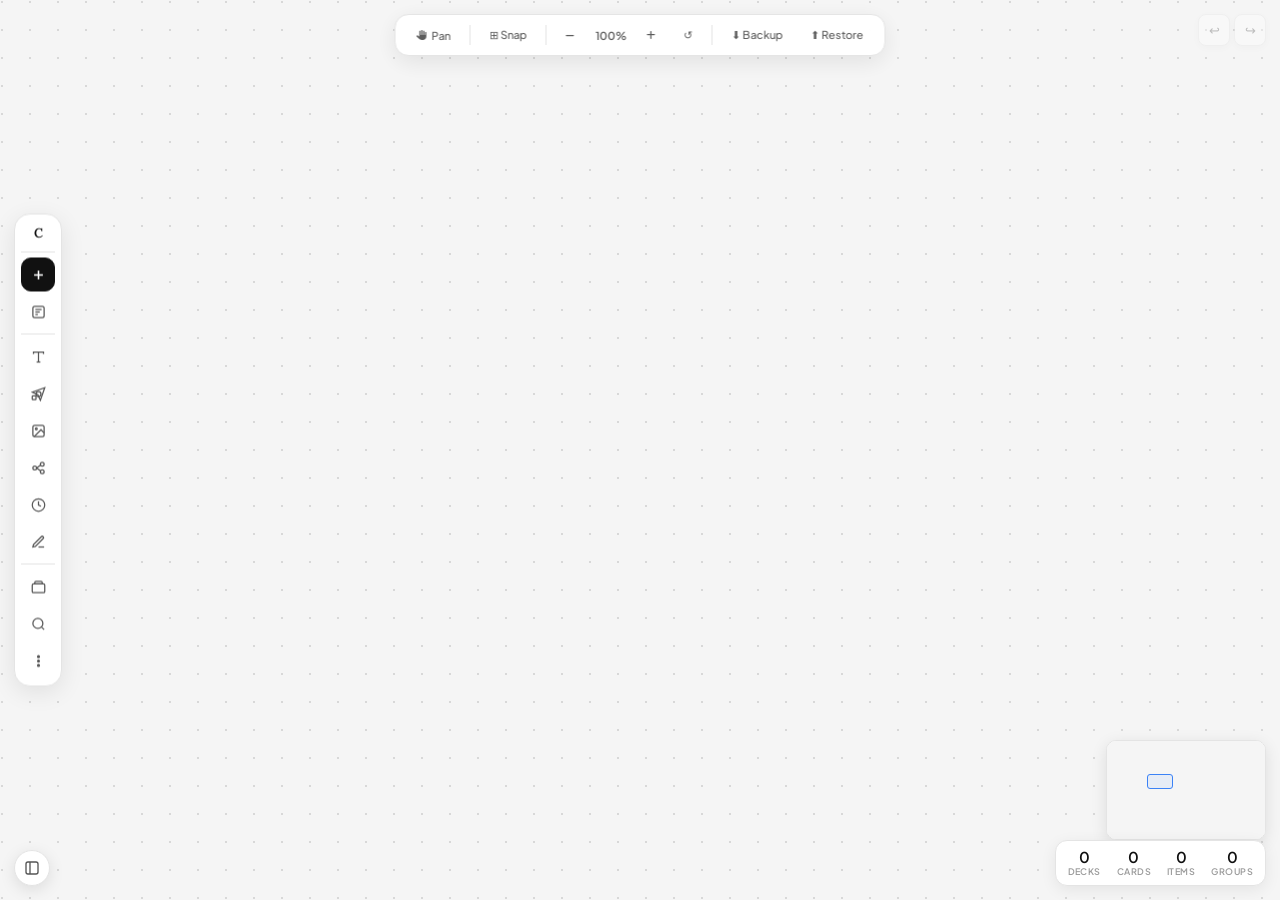
==== commit 289ef197: "added local save" ====
--- a/index.html
+++ b/index.html
@@ -11,9 +11,31 @@
   <title>Cramly</title>
   <link rel="icon" href="logo.png" type="image/png">
   <link rel="stylesheet" href="/css/main.css" />
+  <!-- ↓ Load animations — add load-animations.css to your /css/ folder -->
+  <link rel="stylesheet" href="/css/load-animations.css" />
+
+  <style>
+    /* ── Page veil: covers on arrival, fades out → seamless from intro ── */
+    #pageVeil {
+      position: fixed;
+      inset: 0;
+      z-index: 99999;
+      background: #0c0c0a;
+      pointer-events: none;
+      opacity: 1;
+      transition: opacity 0.5s cubic-bezier(0.22, 1, 0.36, 1);
+    }
+    #pageVeil.out {
+      opacity: 0;
+    }
+  </style>
 </head>
 
 <body>
+
+<!-- Veil fades out on load, giving a smooth entry from the loading screen -->
+<div id="pageVeil"></div>
+
   <div id="viewport">
     <div id="world">
       <canvas id="drawCanvas" width="8000" height="8000"></canvas>
@@ -97,12 +119,12 @@
         <line x1="9" y1="12" x2="15" y2="7.5" />
         <line x1="9" y1="12" x2="15" y2="16.5" />
       </svg></button>
-        <button class="sd-btn" onclick="startCramMode()" data-tip="Cram mode (⌘E)">
-  <svg width="15" height="15" viewBox="0 0 24 24" fill="none" stroke="currentColor" stroke-width="2">
-    <circle cx="12" cy="12" r="10"/>
-    <polyline points="12 6 12 12 16 14"/>
-  </svg>
-</button>
+    <button class="sd-btn" onclick="startCramMode()" data-tip="Cram mode (⌘E)">
+      <svg width="15" height="15" viewBox="0 0 24 24" fill="none" stroke="currentColor" stroke-width="2">
+        <circle cx="12" cy="12" r="10"/>
+        <polyline points="12 6 12 12 16 14"/>
+      </svg>
+    </button>
     <button class="sd-btn" id="drawBtn" onclick="toggleDrawMode()" data-tip="Draw (P)"><svg width="15" height="15"
         viewBox="0 0 24 24" fill="none" stroke="currentColor" stroke-width="2">
         <path d="M12 20h9" />
@@ -217,16 +239,6 @@
     <button class="tb-btn" id="panBtn" onclick="togglePan()"><i class="fa-solid fa-hand"></i> Pan</button>
     <div class="tb-sep"></div>
     <button class="tb-btn" id="snapBtn" onclick="toggleSnap()" title="Snap to grid">⊞ Snap</button>
-    <div class="tb-sep"></div>
-    <span class="palette-tip">Color:</span>
-    <div class="sw on" style="background:#f0f0f0" data-c="#f0f0f0" onclick="pickPalette(this)"></div>
-    <div class="sw" style="background:#fde68a" data-c="#fde68a" onclick="pickPalette(this)"></div>
-    <div class="sw" style="background:#93c5fd" data-c="#93c5fd" onclick="pickPalette(this)"></div>
-    <div class="sw" style="background:#86efac" data-c="#86efac" onclick="pickPalette(this)"></div>
-    <div class="sw" style="background:#f9a8d4" data-c="#f9a8d4" onclick="pickPalette(this)"></div>
-    <div class="sw" style="background:#c4b5fd" data-c="#c4b5fd" onclick="pickPalette(this)"></div>
-    <div class="sw" style="background:#fca5a5" data-c="#fca5a5" onclick="pickPalette(this)"></div>
-    <div class="sw" style="background:#6ee7b7" data-c="#6ee7b7" onclick="pickPalette(this)"></div>
     <div class="tb-sep"></div>
     <div id="drawColorRow">
       <span class="palette-tip" style="font-weight:700;color:#7c3aed">✏️</span>
@@ -253,6 +265,9 @@
     <span class="zoom-lbl" id="zoomLbl">100%</span>
     <button class="tb-btn" onclick="zoomIn()"><i class="fa-solid fa-plus"></i></button>
     <button class="tb-btn" onclick="zoomReset()">↺</button>
+    <div class="tb-sep"></div>
+    <button class="tb-btn" onclick="exportFullCanvas()" title="Export full canvas backup">⬇ Backup</button>
+    <label class="tb-btn" style="cursor:pointer" title="Import full canvas backup">⬆ Restore<input type="file" accept=".json" style="display:none" onchange="importFullCanvas(this)" /></label>
   </div>
 
   <div id="bookmarkBar"></div>
@@ -672,81 +687,84 @@
   </div>
 
   <!-- Cram Mode Setup Modal -->
-<div class="modal-bg" id="cramModeModal">
-  <div class="modal" style="width:380px">
-    <h2>⏱️ Cram Mode</h2>
-    <p style="font-size:12px;color:#9a9a9a;margin:-4px 0 16px">Lock in. Use Cramly freely. Timer floats on screen.</p>
-    <div class="field">
-      <label>Session duration (minutes)</label>
-      <input type="number" id="cramDuration" value="25" min="1" max="180" />
-    </div>
-    <div class="field">
-      <label>Session name <span style="color:#9a9a9a;font-weight:400">(optional)</span></label>
-      <input type="text" id="cramSessionName" placeholder="e.g. Bio chapter 4" />
-    </div>
-    <div class="modal-footer">
-      <button class="btn-cancel" onclick="closeOv('cramModeModal')">Cancel</button>
-      <button class="btn-ok" onclick="launchCramMode()">🚀 Start session</button>
-    </div>
-  </div>
-</div>
-
-<!-- Floating Cram HUD -->
-<div id="cramHUD" style="display:none;position:fixed;bottom:28px;right:24px;z-index:9999;font-family:'Plus Jakarta Sans',sans-serif;user-select:none">
-  <div id="cramHUDInner" style="background:#0f0f0f;border:1px solid #2a2a2a;border-radius:16px;padding:14px 16px;min-width:200px;box-shadow:0 8px 40px rgba(0,0,0,.5)">
-
-    <!-- Header row -->
-    <div style="display:flex;align-items:center;justify-content:space-between;margin-bottom:10px">
-      <span id="cramHUDLabel" style="font-size:11px;color:#555;font-weight:600;text-transform:uppercase;letter-spacing:.6px">Cram</span>
-      <div style="display:flex;gap:6px;align-items:center">
-        <span id="cramTabBadge" style="display:none;font-size:10px;background:#2a1010;color:#f87171;border:1px solid #4a1a1a;padding:2px 7px;border-radius:999px">⚠ <span id="cramTabNum">0</span> switch</span>
-        <button onclick="toggleHUDCollapse()" id="cramCollapseBtn" style="background:none;border:none;color:#555;cursor:pointer;font-size:16px;line-height:1;padding:0">−</button>
-        <button onclick="endCramMode()" style="background:none;border:none;color:#555;cursor:pointer;font-size:13px;line-height:1;padding:0" title="End session">✕</button>
-      </div>
-    </div>
-
-    <div id="cramHUDBody">
-      <!-- Big timer -->
-      <div style="text-align:center;margin-bottom:10px">
-        <div id="cramTimerDisplay" style="font-size:40px;font-weight:200;color:#fff;font-variant-numeric:tabular-nums;letter-spacing:-1px;line-height:1">25:00</div>
-        <div style="font-size:10px;color:#444;margin-top:2px">remaining</div>
-      </div>
-
-      <!-- Progress bar -->
-      <div style="height:3px;background:#1a1a1a;border-radius:2px;overflow:hidden;margin-bottom:12px">
-        <div id="cramProgressBar" style="height:100%;background:#3b82f6;width:0%;transition:width 1s linear"></div>
-      </div>
-
-      <!-- Stats row -->
-      <div style="display:grid;grid-template-columns:1fr 1fr 1fr;gap:6px;margin-bottom:10px">
-        <div style="background:#1a1a1a;border-radius:8px;padding:7px 6px;text-align:center">
-          <div id="cramTimeSpent" style="font-size:15px;font-weight:500;color:#fff">0m</div>
-          <div style="font-size:9px;color:#555;margin-top:2px">spent</div>
-        </div>
-        <div style="background:#1a1a1a;border-radius:8px;padding:7px 6px;text-align:center">
-          <div id="cramStreak" style="font-size:15px;font-weight:500;color:#f59e0b">🔥 0</div>
-          <div style="font-size:9px;color:#555;margin-top:2px">day streak</div>
-        </div>
-        <div style="background:#1a1a1a;border-radius:8px;padding:7px 6px;text-align:center">
-          <div id="cramTotalTime" style="font-size:15px;font-weight:500;color:#a78bfa">0h</div>
-          <div style="font-size:9px;color:#555;margin-top:2px">total</div>
-        </div>
-      </div>
-
-      <!-- Controls -->
-      <div style="display:flex;gap:6px">
-        <button onclick="cramPauseResume()" id="cramPauseBtn" style="flex:1;background:#1a1a1a;border:1px solid #2a2a2a;color:#aaa;padding:6px;border-radius:8px;cursor:pointer;font-size:11px;font-family:inherit">⏸ Pause</button>
-        <button onclick="endCramMode()" style="flex:1;background:#1a1010;border:1px solid #3a1a1a;color:#f87171;padding:6px;border-radius:8px;cursor:pointer;font-size:11px;font-family:inherit">✕ End</button>
-      </div>
-    </div>
-  </div>
-</div>
-
+  <div class="modal-bg" id="cramModeModal">
+    <div class="modal" style="width:380px">
+      <h2>⏱️ Cram Mode</h2>
+      <p style="font-size:12px;color:#9a9a9a;margin:-4px 0 16px">Lock in. Use Cramly freely. Timer floats on screen.</p>
+      <div class="field">
+        <label>Session duration (minutes)</label>
+        <input type="number" id="cramDuration" value="25" min="1" max="180" />
+      </div>
+      <div class="field">
+        <label>Session name <span style="color:#9a9a9a;font-weight:400">(optional)</span></label>
+        <input type="text" id="cramSessionName" placeholder="e.g. Bio chapter 4" />
+      </div>
+      <div class="modal-footer">
+        <button class="btn-cancel" onclick="closeOv('cramModeModal')">Cancel</button>
+        <button class="btn-ok" onclick="launchCramMode()">🚀 Start session</button>
+      </div>
+    </div>
+  </div>
+
+  <!-- Floating Cram HUD -->
+  <div id="cramHUD" style="display:none;position:fixed;bottom:28px;right:24px;z-index:9999;font-family:'Plus Jakarta Sans',sans-serif;user-select:none">
+    <div id="cramHUDInner" style="background:#0f0f0f;border:1px solid #2a2a2a;border-radius:16px;padding:14px 16px;min-width:200px;box-shadow:0 8px 40px rgba(0,0,0,.5)">
+      <div style="display:flex;align-items:center;justify-content:space-between;margin-bottom:10px">
+        <span id="cramHUDLabel" style="font-size:11px;color:#555;font-weight:600;text-transform:uppercase;letter-spacing:.6px">Cram</span>
+        <div style="display:flex;gap:6px;align-items:center">
+          <span id="cramTabBadge" style="display:none;font-size:10px;background:#2a1010;color:#f87171;border:1px solid #4a1a1a;padding:2px 7px;border-radius:999px">⚠ <span id="cramTabNum">0</span> switch</span>
+          <button onclick="toggleHUDCollapse()" id="cramCollapseBtn" style="background:none;border:none;color:#555;cursor:pointer;font-size:16px;line-height:1;padding:0">−</button>
+          <button onclick="endCramMode()" style="background:none;border:none;color:#555;cursor:pointer;font-size:13px;line-height:1;padding:0" title="End session">✕</button>
+        </div>
+      </div>
+      <div id="cramHUDBody">
+        <div style="text-align:center;margin-bottom:10px">
+          <div id="cramTimerDisplay" style="font-size:40px;font-weight:200;color:#fff;font-variant-numeric:tabular-nums;letter-spacing:-1px;line-height:1">25:00</div>
+          <div style="font-size:10px;color:#444;margin-top:2px">remaining</div>
+        </div>
+        <div style="height:3px;background:#1a1a1a;border-radius:2px;overflow:hidden;margin-bottom:12px">
+          <div id="cramProgressBar" style="height:100%;background:#3b82f6;width:0%;transition:width 1s linear"></div>
+        </div>
+        <div style="display:grid;grid-template-columns:1fr 1fr 1fr;gap:6px;margin-bottom:10px">
+          <div style="background:#1a1a1a;border-radius:8px;padding:7px 6px;text-align:center">
+            <div id="cramTimeSpent" style="font-size:15px;font-weight:500;color:#fff">0m</div>
+            <div style="font-size:9px;color:#555;margin-top:2px">spent</div>
+          </div>
+          <div style="background:#1a1a1a;border-radius:8px;padding:7px 6px;text-align:center">
+            <div id="cramStreak" style="font-size:15px;font-weight:500;color:#f59e0b">🔥 0</div>
+            <div style="font-size:9px;color:#555;margin-top:2px">day streak</div>
+          </div>
+          <div style="background:#1a1a1a;border-radius:8px;padding:7px 6px;text-align:center">
+            <div id="cramTotalTime" style="font-size:15px;font-weight:500;color:#a78bfa">0h</div>
+            <div style="font-size:9px;color:#555;margin-top:2px">total</div>
+          </div>
+        </div>
+        <div style="display:flex;gap:6px">
+          <button onclick="cramPauseResume()" id="cramPauseBtn" style="flex:1;background:#1a1a1a;border:1px solid #2a2a2a;color:#aaa;padding:6px;border-radius:8px;cursor:pointer;font-size:11px;font-family:inherit">⏸ Pause</button>
+          <button onclick="endCramMode()" style="flex:1;background:#1a1010;border:1px solid #3a1a1a;color:#f87171;padding:6px;border-radius:8px;cursor:pointer;font-size:11px;font-family:inherit">✕ End</button>
+        </div>
+      </div>
+    </div>
+  </div>
 
   <input type="file" id="imgInput" accept="image/*" style="display:none" onchange="handleImgFile(this)" />
   <script src="https://cdnjs.cloudflare.com/ajax/libs/html2canvas/1.4.1/html2canvas.min.js"></script>
-  <script src="/js/main.js">
+  <script src="/js/main.js"></script>
+
+  <script>
+    /* ── Fade out the page veil once DOMContentLoaded ── */
+    document.addEventListener('DOMContentLoaded', () => {
+      requestAnimationFrame(() => {
+        setTimeout(() => {
+          document.getElementById('pageVeil').classList.add('out');
+          // Remove from DOM after transition so it can't block pointer events
+          setTimeout(() => {
+            const v = document.getElementById('pageVeil');
+            if (v) v.remove();
+          }, 600);
+        }, 60);
+      });
+    });
   </script>
 </body>
-
 </html>
--- a/css/main.css
+++ b/css/main.css
@@ -38,6 +38,7 @@
     user-select: none;
     transition: background .3s, color .3s
 }
+
 
 #viewport {
     position: fixed;
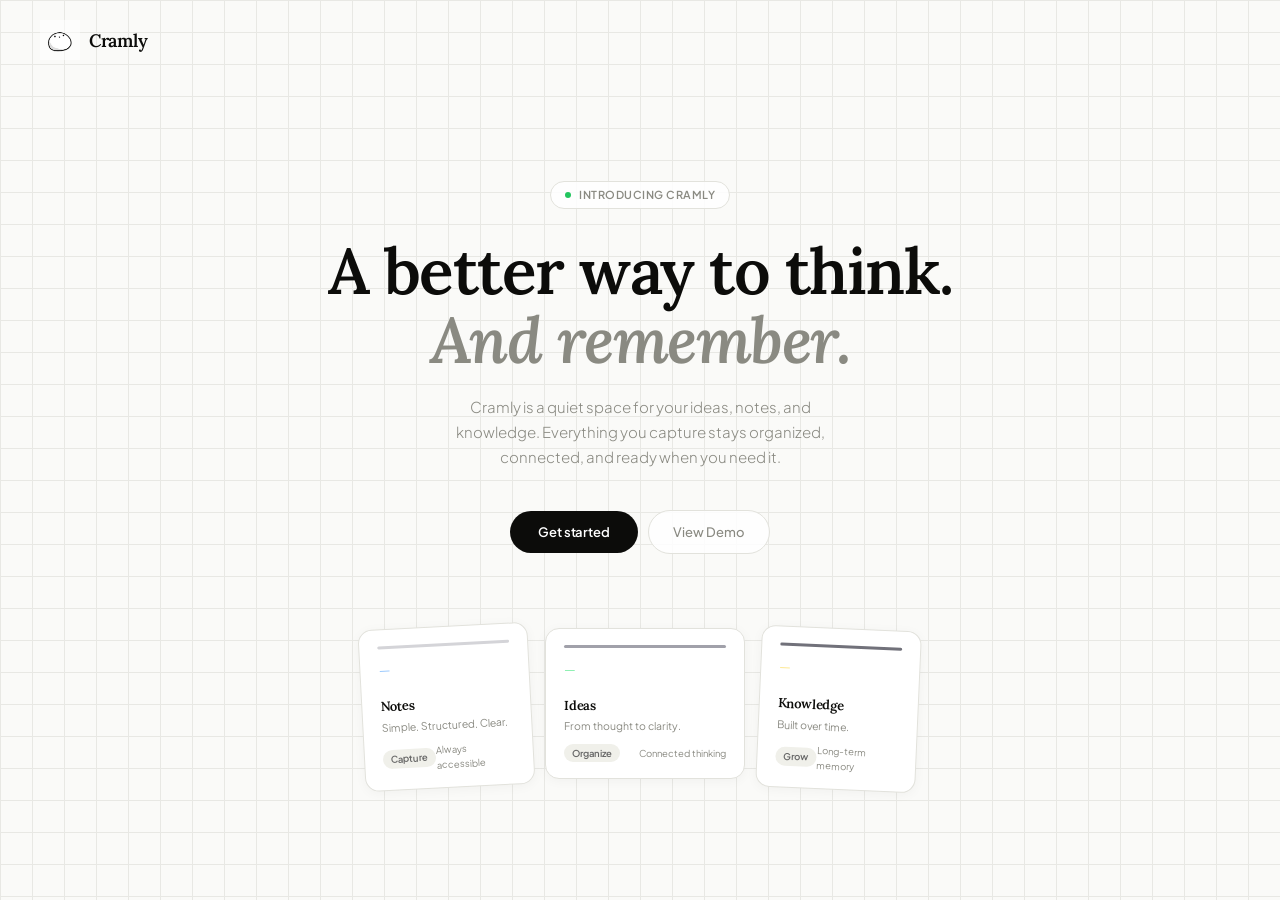
==== commit c46e7013: "test" ====
--- a/index.html
+++ b/index.html
@@ -1,770 +1,273 @@
 <!DOCTYPE html>
 <html lang="en">
-
 <head>
-  <meta charset="UTF-8" />
-  <meta name="viewport" content="width=device-width,initial-scale=1" />
-  <link
-    href="https://fonts.googleapis.com/css2?family=Plus+Jakarta+Sans:wght@300;400;500;600&family=Lora:ital,wght@0,400;0,600;1,400&display=swap"
-    rel="stylesheet" />
-  <link rel="stylesheet" href="https://cdnjs.cloudflare.com/ajax/libs/font-awesome/6.5.0/css/all.min.css">
-  <title>Cramly</title>
-  <link rel="icon" href="logo.png" type="image/png">
-  <link rel="stylesheet" href="/css/main.css" />
-  <!-- ↓ Load animations — add load-animations.css to your /css/ folder -->
-  <link rel="stylesheet" href="/css/load-animations.css" />
-
-  <style>
-    /* ── Page veil: covers on arrival, fades out → seamless from intro ── */
-    #pageVeil {
-      position: fixed;
-      inset: 0;
-      z-index: 99999;
-      background: #0c0c0a;
-      pointer-events: none;
-      opacity: 1;
-      transition: opacity 0.5s cubic-bezier(0.22, 1, 0.36, 1);
-    }
-    #pageVeil.out {
-      opacity: 0;
-    }
-  </style>
+<meta charset="UTF-8"/>
+<meta name="viewport" content="width=device-width,initial-scale=1"/>
+<link rel="preconnect" href="https://fonts.googleapis.com"/>
+<link rel="preconnect" href="https://fonts.gstatic.com" crossorigin/>
+<link href="https://fonts.googleapis.com/css2?family=Plus+Jakarta+Sans:wght@300;400;500;600&family=Lora:ital,wght@0,400;0,600;1,400&display=swap" rel="stylesheet"/>
+<link rel="icon" href="logo.png" type="image/png">
+<link rel="stylesheet" href="css/intro.css"/>
+<title>Cramly</title>
+<style>
+  /* ── Seamless transition overlay ─────────────────────────
+     Sits on top of EVERYTHING. Fades out on page load so the
+     intro appears smoothly. Fades back in before redirect so
+     there's zero flash of the intro page on the way out.
+  ──────────────────────────────────────────────────────── */
+  #pageVeil {
+    position: fixed;
+    inset: 0;
+    z-index: 99999;          /* above the loading screen */
+    background: #0c0c0a;
+    pointer-events: none;
+    transition: opacity 0.45s ease;
+    opacity: 1;              /* starts opaque — hides any FOUC */
+  }
+  #pageVeil.revealed {
+    opacity: 0;
+  }
+</style>
 </head>
-
 <body>
 
-<!-- Veil fades out on load, giving a smooth entry from the loading screen -->
+<!-- Page veil: covers the page on arrival, fades out once ready -->
 <div id="pageVeil"></div>
 
-  <div id="viewport">
-    <div id="world">
-      <canvas id="drawCanvas" width="8000" height="8000"></canvas>
-      <div id="groupSelect"></div>
-      <svg id="connSVG" xmlns="http://www.w3.org/2000/svg">
-        <defs>
-          <marker id="arrowhead" markerWidth="10" markerHeight="7" refX="9" refY="3.5" orient="auto">
-            <polygon points="0 0,10 3.5,0 7" fill="#555" />
-          </marker>
-          <marker id="arrowhead-preview" markerWidth="10" markerHeight="7" refX="9" refY="3.5" orient="auto">
-            <polygon points="0 0,10 3.5,0 7" fill="#3b82f6" />
-          </marker>
-          <marker id="arrowhead-dashed" markerWidth="10" markerHeight="7" refX="9" refY="3.5" orient="auto">
-            <polygon points="0 0,10 3.5,0 7" fill="#888" />
-          </marker>
-        </defs>
-        <line id="connPreview" x1="0" y1="0" x2="0" y2="0" stroke="#3b82f6" stroke-width="1.5" stroke-dasharray="5,4"
-          marker-end="url(#arrowhead-preview)" style="display:none" />
-      </svg>
+<!-- ══════════════════════════════════════════════
+     LOADING SCREEN
+══════════════════════════════════════════════ -->
+<div id="loadingScreen">
+  <div class="load-grid"></div>
+  <div class="load-glow"></div>
+  <div class="load-scan"></div>
+  <div class="load-ring"></div>
+  <div class="load-ring load-ring-2"></div>
+  <div class="load-cards" id="loadCards"></div>
+
+  <div class="load-center">
+    <div class="load-logo-mark">
+      <svg viewBox="0 0 16 16"><path d="M3 13L8 3l5 10M5.5 9h5"/></svg>
+    </div>
+    <div class="load-logo-text">Cramly</div>
+    <div class="load-tagline">Preparing your demo&hellip;</div>
+
+    <div class="load-bar-wrap">
+      <div class="load-bar-fill" id="loadBar"></div>
+    </div>
+    <div class="load-label" id="loadLabel">Initializing</div>
+
+    <div class="load-dots">
+      <div class="load-dot"></div>
+      <div class="load-dot"></div>
+      <div class="load-dot"></div>
     </div>
   </div>
-
-  <div id="minimap" title="Click to navigate" onclick="minimapClick(event)">
-    <canvas id="minimapCanvas" width="160" height="100"></canvas>
-    <div id="minimapViewport"></div>
+</div>
+
+<!-- ══════════════════════════════════════════════
+     INTRO PAGE
+══════════════════════════════════════════════ -->
+<div id="introPage">
+  <div class="intro-nav">
+    <div class="logo">
+      <img src="logo.png" alt="Cramly Logo" class="logo-img">
+      <span>Cramly</span>
+    </div>
   </div>
 
-  <button id="dockToggle" onclick="toggleDock()" title="Toggle sidebar">
-    <svg width="16" height="16" viewBox="0 0 24 24" fill="none" stroke="currentColor" stroke-width="2">
-      <rect x="3" y="3" width="18" height="18" rx="3" />
-      <line x1="9" y1="3" x2="9" y2="21" />
-    </svg>
-  </button>
-
-  <div id="undoRedo">
-    <button class="ur-btn" id="undoBtn" onclick="undo()" title="Undo (Ctrl+Z)" disabled>↩</button>
-    <button class="ur-btn" id="redoBtn" onclick="redo()" title="Redo (Ctrl+Y)" disabled>↪</button>
-  </div>
-
-  <!-- ═══ SIDE DOCK (compact — primary tools only) ═══ -->
-  <div id="sidedock">
-    <div class="sd-logo">C</div>
-    <div class="sd-sep"></div>
-
-    <button class="sd-btn primary" onclick="openOv('deckModal')" data-tip="New deck (⌘D)"><svg width="15" height="15"
-        viewBox="0 0 24 24" fill="none" stroke="currentColor" stroke-width="2.5">
-        <line x1="12" y1="5" x2="12" y2="19" />
-        <line x1="5" y1="12" x2="19" y2="12" />
-      </svg></button>
-    <button class="sd-btn" onclick="openOv('noteModal')" data-tip="Quick note (⌘N)"><svg width="15" height="15"
-        viewBox="0 0 24 24" fill="none" stroke="currentColor" stroke-width="2">
-        <rect x="3" y="3" width="18" height="18" rx="3" />
-        <line x1="7" y1="8" x2="17" y2="8" />
-        <line x1="7" y1="12" x2="14" y2="12" />
-        <line x1="7" y1="16" x2="11" y2="16" />
-      </svg></button>
-    <div class="sd-sep"></div>
-    <button class="sd-btn" onclick="addTextBox()" data-tip="Text (T)"><svg width="15" height="15" viewBox="0 0 24 24"
-        fill="none" stroke="currentColor" stroke-width="2">
-        <polyline points="4 7 4 4 20 4 20 7" />
-        <line x1="9" y1="20" x2="15" y2="20" />
-        <line x1="12" y1="4" x2="12" y2="20" />
-      </svg></button>
-    <button class="sd-btn" id="shapeDocBtn" onclick="toggleShapePicker(event)" data-tip="Shape (S)"><svg width="15"
-        height="15" viewBox="0 0 24 24" fill="none" stroke="currentColor" stroke-width="2">
-        <circle cx="12" cy="12" r="4" />
-        <rect x="2" y="15" width="6" height="6" rx="1" />
-        <polygon points="22 2 15 22 11 13 2 9" />
-      </svg></button>
-    <button class="sd-btn" onclick="triggerImg()" data-tip="Image (I)"><svg width="15" height="15" viewBox="0 0 24 24"
-        fill="none" stroke="currentColor" stroke-width="2">
-        <rect x="3" y="3" width="18" height="18" rx="3" />
-        <circle cx="8.5" cy="8.5" r="1.5" />
-        <polyline points="21 15 16 10 5 21" />
-      </svg></button>
-    <button class="sd-btn" id="connectBtn" onclick="toggleConnectMode()" data-tip="Connect (A)"><svg width="15"
-        height="15" viewBox="0 0 24 24" fill="none" stroke="currentColor" stroke-width="2">
-        <circle cx="6" cy="12" r="3" />
-        <circle cx="18" cy="6" r="3" />
-        <circle cx="18" cy="18" r="3" />
-        <line x1="9" y1="12" x2="15" y2="7.5" />
-        <line x1="9" y1="12" x2="15" y2="16.5" />
-      </svg></button>
-    <button class="sd-btn" onclick="startCramMode()" data-tip="Cram mode (⌘E)">
-      <svg width="15" height="15" viewBox="0 0 24 24" fill="none" stroke="currentColor" stroke-width="2">
-        <circle cx="12" cy="12" r="10"/>
-        <polyline points="12 6 12 12 16 14"/>
-      </svg>
-    </button>
-    <button class="sd-btn" id="drawBtn" onclick="toggleDrawMode()" data-tip="Draw (P)"><svg width="15" height="15"
-        viewBox="0 0 24 24" fill="none" stroke="currentColor" stroke-width="2">
-        <path d="M12 20h9" />
-        <path d="M16.5 3.5a2.1 2.1 0 013 3L7 19l-4 1 1-4L16.5 3.5z" />
-      </svg></button>
-    <div class="sd-sep"></div>
-    <button class="sd-btn" onclick="toggleDecks()" data-tip="Decks (D)"><svg width="15" height="15" viewBox="0 0 24 24"
-        fill="none" stroke="currentColor" stroke-width="2">
-        <rect x="2" y="7" width="20" height="14" rx="2" />
-        <path d="M16 3H8a2 2 0 00-2 2v2h12V5a2 2 0 00-2-2z" />
-      </svg></button>
-    <button class="sd-btn" onclick="openSearchBar()" data-tip="Search (/)"><svg width="15" height="15"
-        viewBox="0 0 24 24" fill="none" stroke="currentColor" stroke-width="2">
-        <circle cx="11" cy="11" r="8" />
-        <line x1="21" y1="21" x2="16.65" y2="16.65" />
-      </svg></button>
-    <button class="sd-btn" id="moreBtn" onclick="toggleMorePanel(event)" data-tip="More tools"><svg width="15"
-        height="15" viewBox="0 0 24 24" fill="none" stroke="currentColor" stroke-width="2">
-        <circle cx="12" cy="5" r="1.5" fill="currentColor" />
-        <circle cx="12" cy="12" r="1.5" fill="currentColor" />
-        <circle cx="12" cy="19" r="1.5" fill="currentColor" />
-      </svg></button>
-  </div>
-
-  <!-- ═══ MORE PANEL FLYOUT ═══ -->
-  <div id="morePanel" class="hidden">
-    <button class="sd-btn" onclick="shareCanvas();closeMorePanel()" data-tip="Share canvas">
-      <svg width="15" height="15" viewBox="0 0 24 24" fill="none" stroke="currentColor" stroke-width="2">
-        <circle cx="18" cy="5" r="3" />
-        <circle cx="6" cy="12" r="3" />
-        <circle cx="18" cy="19" r="3" />
-        <line x1="8.59" y1="13.51" x2="15.42" y2="17.49" />
-        <line x1="15.41" y1="6.51" x2="8.59" y2="10.49" />
-      </svg>
-    </button>
-    <button class="sd-btn" onclick="dropCat();closeMorePanel()" data-tip="Drop a cat (C)"><svg width="15" height="15"
-        viewBox="0 0 24 24" fill="none" stroke="currentColor" stroke-width="2">
-        <path d="M12 2C6.5 2 2 6.5 2 12s4.5 10 10 10 10-4.5 10-10" />
-        <path d="M16 2l2 4-2 2M8 2L6 6l2 2" />
-        <circle cx="9" cy="13" r="1" />
-        <circle cx="15" cy="13" r="1" />
-        <path d="M9.5 17a3 3 0 005 0" />
-      </svg></button>
-    <button class="sd-btn" onclick="openOv('memeModal');loadMemeCat();closeMorePanel()" data-tip="Meme it (M)"><svg
-        width="15" height="15" viewBox="0 0 24 24" fill="none" stroke="currentColor" stroke-width="2">
-        <circle cx="12" cy="12" r="10" />
-        <path d="M8 14s1.5 2 4 2 4-2 4-2" />
-        <line x1="9" y1="9" x2="9.01" y2="9" />
-        <line x1="15" y1="9" x2="15.01" y2="9" />
-      </svg></button>
-    <button class="sd-btn" id="stickerBtn" onclick="toggleStickerPanel(event)" data-tip="Stickers (K)"><svg width="15"
-        height="15" viewBox="0 0 24 24" fill="none" stroke="currentColor" stroke-width="2">
-        <path d="M12 2a10 10 0 0110 10c0 5.52-4.48 10-10 10A10 10 0 012 12 10 10 0 0112 2" />
-        <path
-          d="M8.56 2.75c4.37 6.03 6.02 9.42 8.03 17.72m2.54-15.38c-3.72 4.35-8.94 5.66-16.88 5.85m19.5 1.9c-3.5-.93-6.63-.82-8.94 0-2.58.92-5.01 2.86-7.44 6.32" />
-      </svg></button>
-    <button class="sd-btn" id="flowBtn" onclick="toggleFlowPanel(event)" data-tip="Flowchart (F)"><svg width="15"
-        height="15" viewBox="0 0 24 24" fill="none" stroke="currentColor" stroke-width="2">
-        <rect x="8" y="2" width="8" height="5" rx="1" />
-        <rect x="8" y="17" width="8" height="5" rx="1" />
-        <polygon points="12 10 17 13.5 12 17 7 13.5" />
-        <line x1="12" y1="7" x2="12" y2="10" />
-        <line x1="12" y1="17" x2="12" y2="19.5" />
-      </svg></button>
-    <div class="sd-sep"></div>
-    <button class="sd-btn" id="lassoBtn" onclick="toggleLasso();closeMorePanel()" data-tip="Lasso select (L)"><svg
-        width="15" height="15" viewBox="0 0 24 24" fill="none" stroke="currentColor" stroke-width="2">
-        <path d="M7 3C4 3 2 5 2 7c0 3 3 4 5 4s3-1 3-3 2-4 4-4c3 0 5 2 5 5 0 4-3 7-7 7-2 0-4-1-4-3" />
-        <path d="M5 20l2-4 4 4-2-7" />
-      </svg></button>
-    <button class="sd-btn" id="groupBtn" onclick="groupSelected();closeMorePanel()" data-tip="Group selected (G)"><svg
-        width="15" height="15" viewBox="0 0 24 24" fill="none" stroke="currentColor" stroke-width="2">
-        <rect x="2" y="2" width="8" height="8" rx="1" />
-        <rect x="14" y="2" width="8" height="8" rx="1" />
-        <rect x="2" y="14" width="8" height="8" rx="1" />
-        <rect x="14" y="14" width="8" height="8" rx="1" />
-        <rect x="5" y="5" width="14" height="14" rx="2" stroke-dasharray="3,2" />
-      </svg></button>
-    <button class="sd-btn" onclick="saveBookmark();closeMorePanel()" data-tip="Bookmark (B)"><svg width="15" height="15"
-        viewBox="0 0 24 24" fill="none" stroke="currentColor" stroke-width="2">
-        <path d="M19 21l-7-5-7 5V5a2 2 0 012-2h10a2 2 0 012 2z" />
-      </svg></button>
-    <button class="sd-btn" onclick="takeScreenshot();closeMorePanel()" data-tip="Screenshot"><svg width="15" height="15"
-        viewBox="0 0 24 24" fill="none" stroke="currentColor" stroke-width="2">
-        <path d="M23 19a2 2 0 01-2 2H3a2 2 0 01-2-2V8a2 2 0 012-2h4l2-3h6l2 3h4a2 2 0 012 2z" />
-        <circle cx="12" cy="13" r="4" />
-      </svg></button>
-    <button class="sd-btn" onclick="autoLayout();closeMorePanel()" data-tip="Auto-arrange"><svg width="15" height="15"
-        viewBox="0 0 24 24" fill="none" stroke="currentColor" stroke-width="2">
-        <rect x="3" y="3" width="7" height="7" />
-        <rect x="14" y="3" width="7" height="7" />
-        <rect x="3" y="14" width="7" height="7" />
-        <rect x="14" y="14" width="7" height="7" />
-      </svg></button>
-    <div class="sd-sep"></div>
-    <button class="sd-btn" onclick="toggleKb();closeMorePanel()" data-tip="Shortcuts (?)"><svg width="15" height="15"
-        viewBox="0 0 24 24" fill="none" stroke="currentColor" stroke-width="2">
-        <rect x="2" y="6" width="20" height="13" rx="2" />
-        <line x1="6" y1="10" x2="6.01" y2="10" />
-        <line x1="10" y1="10" x2="10.01" y2="10" />
-        <line x1="14" y1="10" x2="14.01" y2="10" />
-        <line x1="18" y1="10" x2="18.01" y2="10" />
-        <line x1="8" y1="14" x2="16" y2="14" />
-      </svg></button>
-    <button class="sd-btn" id="darkBtn" onclick="toggleDark()" data-tip="Dark mode"><svg width="15" height="15"
-        viewBox="0 0 24 24" fill="none" stroke="currentColor" stroke-width="2">
-        <path d="M21 12.79A9 9 0 1111.21 3 7 7 0 0021 12.79z" />
-      </svg></button>
-  </div>
-
-  <div id="topbar">
-    <button class="tb-btn" id="panBtn" onclick="togglePan()"><i class="fa-solid fa-hand"></i> Pan</button>
-    <div class="tb-sep"></div>
-    <button class="tb-btn" id="snapBtn" onclick="toggleSnap()" title="Snap to grid">⊞ Snap</button>
-    <div class="tb-sep"></div>
-    <div id="drawColorRow">
-      <span class="palette-tip" style="font-weight:700;color:#7c3aed">✏️</span>
-      <div class="draw-swatch on" style="background:#111" data-dc="#111" onclick="pickDrawColor(this)"></div>
-      <div class="draw-swatch" style="background:#ef4444" data-dc="#ef4444" onclick="pickDrawColor(this)"></div>
-      <div class="draw-swatch" style="background:#3b82f6" data-dc="#3b82f6" onclick="pickDrawColor(this)"></div>
-      <div class="draw-swatch" style="background:#22c55e" data-dc="#22c55e" onclick="pickDrawColor(this)"></div>
-      <div class="draw-swatch" style="background:#f59e0b" data-dc="#f59e0b" onclick="pickDrawColor(this)"></div>
-      <div class="draw-swatch" style="background:#ec4899" data-dc="#ec4899" onclick="pickDrawColor(this)"></div>
-      <div class="draw-swatch" style="background:#8b5cf6" data-dc="#8b5cf6" onclick="pickDrawColor(this)"></div>
-      <div class="draw-swatch" style="background:#fff;border:1px solid #ddd" data-dc="#fff"
-        onclick="pickDrawColor(this)"></div>
-      <input type="range" id="drawSizeSlider" min="1" max="30" value="2"
-        oninput="drawSize=parseInt(this.value);document.getElementById('drawSizeLbl').textContent=drawSize+'px'" />
-      <span id="drawSizeLbl" style="font-size:10px;color:#555;min-width:26px">2px</span>
-      <button onclick="undoDrawStroke()"
-        style="font-size:10px;padding:3px 8px;border:1px solid var(--border);border-radius:6px;background:var(--surface);cursor:pointer;color:#555"
-        title="Undo last stroke (Ctrl+Z)">↩ Undo</button>
-      <button onclick="clearDrawing()"
-        style="font-size:10px;padding:3px 8px;border:1px solid var(--border);border-radius:6px;background:var(--surface);cursor:pointer;color:#555">Clear</button>
-      <div class="tb-sep"></div>
-    </div>
-    <button class="tb-btn" onclick="zoomOut()"><i class="fa-solid fa-minus"></i></button>
-    <span class="zoom-lbl" id="zoomLbl">100%</span>
-    <button class="tb-btn" onclick="zoomIn()"><i class="fa-solid fa-plus"></i></button>
-    <button class="tb-btn" onclick="zoomReset()">↺</button>
-    <div class="tb-sep"></div>
-    <button class="tb-btn" onclick="exportFullCanvas()" title="Export full canvas backup">⬇ Backup</button>
-    <label class="tb-btn" style="cursor:pointer" title="Import full canvas backup">⬆ Restore<input type="file" accept=".json" style="display:none" onchange="importFullCanvas(this)" /></label>
-  </div>
-
-  <div id="bookmarkBar"></div>
-  <div id="searchBar">
-    <i class="fa-solid fa-magnifying-glass" style="font-size:12px;color:#9a9a9a"></i>
-    <input id="searchInput" placeholder="Search elements…" oninput="doSearch(this.value)"
-      onkeydown="if(event.key==='Escape')closeSearch()" />
-    <button onclick="closeSearch()"
-      style="background:none;border:none;cursor:pointer;color:#9a9a9a;font-size:12px">✕</button>
-  </div>
-  <div class="search-res" id="searchResults"></div>
-
-  <div id="miniStats">
-    <div class="stat-item">
-      <div class="stat-n" id="sDecks">0</div>
-      <div class="stat-l">decks</div>
-    </div>
-    <div class="stat-item">
-      <div class="stat-n" id="sCards">0</div>
-      <div class="stat-l">cards</div>
-    </div>
-    <div class="stat-item">
-      <div class="stat-n" id="sEls">0</div>
-      <div class="stat-l">items</div>
-    </div>
-    <div class="stat-item">
-      <div class="stat-n" id="sGroups">0</div>
-      <div class="stat-l">groups</div>
-    </div>
-  </div>
-
-  <div class="toast" id="toast"></div>
-  <div id="snapIndicator">Snapped to grid</div>
-
-  <div id="shapePicker">
-    <div class="spick" onclick="addShape('rect')">▭</div>
-    <div class="spick" onclick="addShape('circle')">○</div>
-    <div class="spick" onclick="addShape('arrow')">→</div>
-    <div class="spick" onclick="addShape('tri')">△</div>
-    <div class="spick" onclick="addShape('diamond')">◇</div>
-    <div class="spick" onclick="addShape('star')">☆</div>
-  </div>
-
-  <div id="stickerPanel">
-    <div class="sp-hd">
-      <div class="sp-title">🎨 Sticker Library</div><button class="sp-close" onclick="closeStickerPanel()">✕</button>
-    </div>
-    <div class="sp-cats" id="stickerCats"></div>
-    <div class="sticker-grid" id="stickerGrid"></div>
-  </div>
-
-  <div id="flowPanel">
-    <div class="fp-hd">
-      <div class="fp-title">Flowchart</div><button class="fp-close" onclick="closeFlowPanel()">✕</button>
-    </div>
-    <div class="fp-item" onclick="addFlowNode('process')"><svg width="36" height="22">
-        <rect x="1" y="1" width="34" height="20" rx="3" fill="#3b82f6" /><text x="18" y="15" text-anchor="middle"
-          font-size="9" fill="#fff" font-weight="600">Process</text>
-      </svg>
-      <div>
-        <div class="fp-label">Process</div>
-        <div class="fp-desc">Action / step</div>
-      </div>
-    </div>
-    <div class="fp-item" onclick="addFlowNode('decision')"><svg width="36" height="28">
-        <polygon points="18,1 35,14 18,27 1,14" fill="#f59e0b" /><text x="18" y="18" text-anchor="middle" font-size="8"
-          fill="#fff" font-weight="600">?</text>
-      </svg>
-      <div>
-        <div class="fp-label">Decision</div>
-        <div class="fp-desc">Yes / No branch</div>
-      </div>
-    </div>
-    <div class="fp-item" onclick="addFlowNode('terminal')"><svg width="36" height="22">
-        <rect x="1" y="1" width="34" height="20" rx="10" fill="#10b981" /><text x="18" y="15" text-anchor="middle"
-          font-size="8" fill="#fff" font-weight="600">Start/End</text>
-      </svg>
-      <div>
-        <div class="fp-label">Terminal</div>
-        <div class="fp-desc">Start or end</div>
-      </div>
-    </div>
-    <div class="fp-item" onclick="addFlowNode('data')"><svg width="36" height="22">
-        <polygon points="5,1 35,1 31,21 1,21" fill="#8b5cf6" /><text x="18" y="15" text-anchor="middle" font-size="9"
-          fill="#fff" font-weight="600">Data</text>
-      </svg>
-      <div>
-        <div class="fp-label">Data</div>
-        <div class="fp-desc">Input / output</div>
-      </div>
-    </div>
-    <div class="fp-item" onclick="addFlowNode('doc')"><svg width="36" height="24">
-        <path d="M1,1 H35 V18 Q27,24 18,18 Q9,12 1,18 Z" fill="#ec4899" /><text x="18" y="13" text-anchor="middle"
-          font-size="8" fill="#fff" font-weight="600">Doc</text>
-      </svg>
-      <div>
-        <div class="fp-label">Document</div>
-        <div class="fp-desc">Report / file</div>
-      </div>
-    </div>
-    <div class="fp-item" onclick="addFlowNode('delay')"><svg width="36" height="22">
-        <path d="M1,1 H26 Q35,11 26,21 H1 Q10,11 1,1 Z" fill="#6366f1" /><text x="16" y="15" text-anchor="middle"
-          font-size="9" fill="#fff" font-weight="600">Delay</text>
-      </svg>
-      <div>
-        <div class="fp-label">Delay</div>
-        <div class="fp-desc">Wait / pause</div>
-      </div>
-    </div>
-    <div class="fp-item" onclick="addFlowNode('db')"><svg width="36" height="24">
-        <ellipse cx="18" cy="5" rx="16" ry="5" fill="#14b8a6" />
-        <rect x="2" y="5" width="32" height="14" fill="#14b8a6" />
-        <ellipse cx="18" cy="19" rx="16" ry="5" fill="#0d9488" /><text x="18" y="15" text-anchor="middle" font-size="8"
-          fill="#fff" font-weight="600">DB</text>
-      </svg>
-      <div>
-        <div class="fp-label">Database</div>
-        <div class="fp-desc">Data store</div>
-      </div>
-    </div>
-  </div>
-
-  <div id="deckPanel">
-    <div class="dp-hd">
-      <div class="dp-title">Your decks</div><button class="dp-close" onclick="closePanel()">✕</button>
-    </div>
-    <input class="dp-search" placeholder="Search decks…" oninput="renderDeckPanel(this.value)" />
-    <div class="dp-filter">
-      <button class="chip on" onclick="doFilter('all',this)">All</button>
-      <button class="chip" onclick="doFilter('Math',this)">Math</button>
-      <button class="chip" onclick="doFilter('Science',this)">Science</button>
-      <button class="chip" onclick="doFilter('Language',this)">Language</button>
-      <button class="chip" onclick="doFilter('History',this)">History</button>
-      <button class="chip" onclick="doFilter('Other',this)">Other</button>
-    </div>
-    <div id="deckList"></div>
-    <div class="export-row">
-      <button class="btn-ok" style="flex:1;border-radius:10px" onclick="openOv('deckModal')">+ New deck</button>
-      <button class="btn-cancel" style="flex:1;border-radius:10px" onclick="exportDecks()">⬇ Export</button>
-      <label class="btn-cancel" style="flex:1;border-radius:10px;cursor:pointer;text-align:center;line-height:2">⬆
-        Import<input type="file" accept=".json" style="display:none" onchange="importDecks(this)" /></label>
-    </div>
-  </div>
-
-  <div id="kbPanel">
-    <div class="kb-hd">Shortcuts <button onclick="toggleKb()"
-        style="background:none;border:none;cursor:pointer;color:#9a9a9a;font-size:12px">✕</button></div>
-    <div class="kb-row"><span class="kb-d">Pan</span>
-      <div class="kb-keys"><span class="kbd">Space+drag</span></div>
-    </div>
-    <div class="kb-row"><span class="kb-d">Zoom</span>
-      <div class="kb-keys"><span class="kbd">Ctrl+scroll</span></div>
-    </div>
-    <div class="kb-row"><span class="kb-d">New deck</span>
-      <div class="kb-keys"><span class="kbd">⌘D</span></div>
-    </div>
-    <div class="kb-row"><span class="kb-d">Quick note</span>
-      <div class="kb-keys"><span class="kbd">⌘N</span></div>
-    </div>
-    <div class="kb-row"><span class="kb-d">Text</span>
-      <div class="kb-keys"><span class="kbd">T</span></div>
-    </div>
-    <div class="kb-row"><span class="kb-d">Shape</span>
-      <div class="kb-keys"><span class="kbd">S</span></div>
-    </div>
-    <div class="kb-row"><span class="kb-d">Image</span>
-      <div class="kb-keys"><span class="kbd">I</span></div>
-    </div>
-    <div class="kb-row"><span class="kb-d">Drop cat</span>
-      <div class="kb-keys"><span class="kbd">C</span></div>
-    </div>
-    <div class="kb-row"><span class="kb-d">Meme</span>
-      <div class="kb-keys"><span class="kbd">M</span></div>
-    </div>
-    <div class="kb-row"><span class="kb-d">Stickers</span>
-      <div class="kb-keys"><span class="kbd">K</span></div>
-    </div>
-    <div class="kb-row"><span class="kb-d">Flowchart</span>
-      <div class="kb-keys"><span class="kbd">F</span></div>
-    </div>
-    <div class="kb-row"><span class="kb-d">Connect</span>
-      <div class="kb-keys"><span class="kbd">A</span></div>
-    </div>
-    <div class="kb-row"><span class="kb-d">Draw</span>
-      <div class="kb-keys"><span class="kbd">P</span></div>
-    </div>
-    <div class="kb-row"><span class="kb-d">Draw undo stroke</span>
-      <div class="kb-keys"><span class="kbd">Ctrl+Z</span></div>
-    </div>
-    <div class="kb-row"><span class="kb-d">Lasso select</span>
-      <div class="kb-keys"><span class="kbd">L</span></div>
-    </div>
-    <div class="kb-row"><span class="kb-d">Group selected</span>
-      <div class="kb-keys"><span class="kbd">G</span></div>
-    </div>
-    <div class="kb-row"><span class="kb-d">Search</span>
-      <div class="kb-keys"><span class="kbd">/</span></div>
-    </div>
-    <div class="kb-row"><span class="kb-d">Bookmark</span>
-      <div class="kb-keys"><span class="kbd">B</span></div>
-    </div>
-    <div class="kb-row"><span class="kb-d">Decks</span>
-      <div class="kb-keys"><span class="kbd">D</span></div>
-    </div>
-    <div class="kb-row"><span class="kb-d">Hide sidebar</span>
-      <div class="kb-keys"><span class="kbd">\</span></div>
-    </div>
-    <div class="kb-row"><span class="kb-d">Dark mode</span>
-      <div class="kb-keys"><span class="kbd">⌘.</span></div>
-    </div>
-    <div class="kb-row"><span class="kb-d">Snap grid</span>
-      <div class="kb-keys"><span class="kbd">⌘G</span></div>
-    </div>
-    <div class="kb-row"><span class="kb-d">Undo/Redo</span>
-      <div class="kb-keys"><span class="kbd">⌘Z</span><span class="kbd">⌘Y</span></div>
-    </div>
-    <div class="kb-row"><span class="kb-d">Delete</span>
-      <div class="kb-keys"><span class="kbd">Del</span></div>
-    </div>
-  </div>
-
-  <!-- MODALS -->
-  <div class="modal-bg" id="deckModal">
-    <div class="modal">
-      <h2>Create a deck</h2>
-      <div class="field"><label>Icon</label>
-        <div class="emoji-row" id="emojiRow"></div>
-      </div>
-      <div class="field"><label>Title</label><input id="dTitle" placeholder="e.g. Calculus II" /></div>
-      <div class="field"><label>Description</label><textarea id="dDesc"
-          placeholder="What's this deck about?"></textarea></div>
-      <div class="field"><label>Subject</label><select id="dTag">
-          <option>Math</option>
-          <option>Science</option>
-          <option>Language</option>
-          <option>History</option>
-          <option>Other</option>
-        </select></div>
-      <div class="modal-footer">
-        <button class="btn-cancel" onclick="closeOv('deckModal')">Cancel</button>
-        <button class="btn-ok" onclick="createDeck()">Create deck</button>
-      </div>
-    </div>
-  </div>
-
-  <div class="modal-bg" id="noteModal">
-    <div class="modal">
-      <h2>Quick note</h2>
-      <div class="field"><label>Color</label>
-        <div class="sw-row">
-          <div class="csw sel" style="background:#fef9c3" data-nc="yellow" onclick="pickNC(this)"></div>
-          <div class="csw" style="background:#ede9fe" data-nc="lav" onclick="pickNC(this)"></div>
-          <div class="csw" style="background:#d1fae5" data-nc="green" onclick="pickNC(this)"></div>
-          <div class="csw" style="background:#ffedd5" data-nc="peach" onclick="pickNC(this)"></div>
-          <div class="csw" style="background:#fce7f3" data-nc="pink" onclick="pickNC(this)"></div>
-          <div class="csw" style="background:#e0f2fe" data-nc="sky" onclick="pickNC(this)"></div>
+  <div class="intro-body">
+    <div class="intro-eyebrow">
+      <div class="intro-eyebrow-dot"></div>
+      Introducing Cramly
+    </div>
+
+    <h1 class="intro-title">
+      A better way to think.<br><em>And remember.</em>
+    </h1>
+
+    <p class="intro-sub">
+      Cramly is a quiet space for your ideas, notes, and knowledge.
+      Everything you capture stays organized, connected, and ready when you need it.
+    </p>
+
+    <div class="intro-cta-row">
+      <button class="cta-main" onclick="startDemoLoading()">Get started</button>
+      <button class="cta-secondary" onclick="startDemoLoading()">View Demo</button>
+    </div>
+
+    <div class="intro-cards-preview">
+      <div class="prev-card">
+        <div class="pc-bar" style="background:#d4d4d8"></div>
+        <div class="pc-icon">—</div>
+        <div class="pc-title">Notes</div>
+        <div class="pc-sub">Simple. Structured. Clear.</div>
+        <div class="pc-foot">
+          <span class="pc-tag">Capture</span>
+          <span class="pc-n">Always accessible</span>
         </div>
       </div>
-      <div class="field"><label>Label</label><input id="nLabel" placeholder="Reminder, Formula…" /></div>
-      <div class="field"><label>Content</label><textarea id="nContent" placeholder="Write your note…"></textarea></div>
-      <div class="modal-footer">
-        <button class="btn-cancel" onclick="closeOv('noteModal')">Cancel</button>
-        <button class="btn-ok" onclick="createNote()">Add note</button>
-      </div>
-    </div>
-  </div>
-
-  <div class="modal-bg" id="studyModal">
-    <div class="modal" style="width:460px;text-align:center">
-      <div style="display:flex;align-items:center;justify-content:space-between;margin-bottom:14px">
-        <div style="font-family:'Lora',serif;font-size:17px;font-weight:600" id="sDeckName"></div>
-        <div style="display:flex;gap:6px">
-          <button class="nav-btn" onclick="toggleShuffle()">🔀 Shuffle</button>
-          <button class="btn-cancel" onclick="closeOv('studyModal')">✕</button>
+      <div class="prev-card">
+        <div class="pc-bar" style="background:#a1a1aa"></div>
+        <div class="pc-icon">—</div>
+        <div class="pc-title">Ideas</div>
+        <div class="pc-sub">From thought to clarity.</div>
+        <div class="pc-foot">
+          <span class="pc-tag">Organize</span>
+          <span class="pc-n">Connected thinking</span>
         </div>
       </div>
-      <div id="srsBadge" class="srs-badge new">NEW</div>
-      <div class="flip-wrap" onclick="flipCard()">
-        <div class="flip-inner" id="flipInner">
-          <div class="flip-face front">
-            <p id="sFront"></p>
-          </div>
-          <div class="flip-face back">
-            <p id="sBack"></p>
-          </div>
+      <div class="prev-card">
+        <div class="pc-bar" style="background:#71717a"></div>
+        <div class="pc-icon">—</div>
+        <div class="pc-title">Knowledge</div>
+        <div class="pc-sub">Built over time.</div>
+        <div class="pc-foot">
+          <span class="pc-tag">Grow</span>
+          <span class="pc-n">Long-term memory</span>
         </div>
       </div>
-      <div class="study-hint">Click to flip · ← → navigate</div>
-      <div id="srsButtons" style="display:none;gap:8px;justify-content:center;margin-bottom:10px">
-        <button class="nav-btn" style="background:#fee2e2;border-color:#f87171;color:#991b1b"
-          onclick="srsRate('hard')">😓 Hard</button>
-        <button class="nav-btn" style="background:#d1fae5;border-color:#34d399;color:#065f46"
-          onclick="srsRate('good')">👍 Good</button>
-        <button class="nav-btn" style="background:#dbeafe;border-color:#60a5fa;color:#1e40af"
-          onclick="srsRate('easy')">⚡ Easy</button>
-      </div>
-      <div class="study-nav">
-        <button class="nav-btn" onclick="prevCard()">← Prev</button>
-        <span class="study-ctr" id="sCtr">1 / 1</span>
-        <button class="nav-btn" onclick="nextCard()">Next →</button>
-      </div>
-      <div class="study-bar">
-        <div class="study-fill" id="sFill" style="width:0%"></div>
-      </div>
     </div>
   </div>
-
-  <div class="modal-bg" id="cardModal">
-    <div class="modal" style="width:580px;max-height:90vh;overflow-y:auto">
-      <div style="display:flex;align-items:center;justify-content:space-between;margin-bottom:16px">
-        <h2 id="cardModalTitle" style="margin:0">Cards</h2>
-        <div style="display:flex;gap:6px">
-          <button class="btn-cancel" onclick="exportDeckCSV()" style="font-size:11px">⬇ CSV</button>
-          <label class="btn-cancel" style="font-size:11px;cursor:pointer">⬆ CSV<input type="file" accept=".csv,.txt"
-              style="display:none" onchange="importCSV(this)" /></label>
-          <button class="btn-cancel" onclick="closeOv('cardModal')">✕</button>
-        </div>
-      </div>
-      <div class="card-section-label">Cards in this deck</div>
-      <div class="card-list" id="cardList"></div>
-      <div class="card-section-label" style="margin-top:14px">Add a new card</div>
-      <div class="field" style="margin-bottom:8px"><label>Front</label><input id="cFront"
-          placeholder="Question / term" /></div>
-      <div class="field" style="margin-bottom:10px"><label>Back</label><textarea id="cBack" rows="2"
-          placeholder="Answer / definition" onkeydown="if(event.key==='Enter'&&event.ctrlKey)addCard()"></textarea>
-      </div>
-      <div style="display:flex;gap:8px;align-items:center;flex-wrap:wrap">
-        <button class="btn-ok" onclick="addCard()" style="flex:1">+ Add card</button>
-        <button class="ai-gen-btn" id="aiGenBtn" onclick="aiGenerateCards()">✨ AI Generate</button>
-      </div>
-      <div id="aiStatus" style="margin-top:8px;font-size:11px;color:#9a9a9a;text-align:center;min-height:16px"></div>
-    </div>
-  </div>
-
-  <div class="modal-bg" id="quizModal">
-    <div class="modal" style="width:500px">
-      <div id="quizModeSelect">
-        <h2 id="quizModeTitle">Choose quiz mode</h2>
-        <div class="quiz-modes">
-          <div class="quiz-mode-btn sel" onclick="selectQuizMode('mc',this)">
-            <div class="quiz-mode-icon">🔘</div>
-            <div class="quiz-mode-name">Multiple choice</div>
-          </div>
-          <div class="quiz-mode-btn" onclick="selectQuizMode('tf',this)">
-            <div class="quiz-mode-icon">✅</div>
-            <div class="quiz-mode-name">True / False</div>
-          </div>
-          <div class="quiz-mode-btn" onclick="selectQuizMode('fib',this)">
-            <div class="quiz-mode-icon">✏️</div>
-            <div class="quiz-mode-name">Fill in blank</div>
-          </div>
-        </div>
-        <div style="display:flex;align-items:center;gap:6px;margin-bottom:14px">
-          <label style="font-size:11px;color:#555">Questions:</label>
-          <input type="number" id="quizCount" value="5" min="1" max="20"
-            style="width:60px;border:1px solid var(--border);border-radius:6px;padding:4px 8px;font-size:12px;font-family:inherit;outline:none" />
-        </div>
-        <div style="display:flex;gap:8px">
-          <button class="btn-cancel" onclick="closeOv('quizModal')" style="flex:1">Cancel</button>
-          <button class="btn-ok ai-gen-btn" onclick="startQuiz()" style="flex:2;border-radius:999px">✨ AI Quiz</button>
-        </div>
-        <div id="quizGenStatus" style="margin-top:8px;font-size:11px;color:#9a9a9a;text-align:center;min-height:16px">
-        </div>
-      </div>
-      <div id="quizGame" style="display:none">
-        <div class="quiz-header">
-          <div style="font-family:'Lora',serif;font-size:15px;font-weight:600" id="quizDeckName"></div>
-          <div class="quiz-ctr" id="quizCtr">1 / 5</div>
-        </div>
-        <div class="quiz-type-label" id="quizTypeLabel"></div>
-        <div class="quiz-q" id="quizQ"></div>
-        <div class="quiz-opts" id="quizOpts"></div>
-        <div id="quizFib" style="display:none;margin-bottom:16px">
-          <input class="fib-input" id="fibInput" placeholder="Type your answer…"
-            onkeydown="if(event.key==='Enter')checkFib()" />
-          <br><button class="fib-submit" onclick="checkFib()">Check</button>
-        </div>
-        <div class="quiz-feedback" id="quizFeedback"></div>
-        <div style="display:flex;align-items:center;justify-content:space-between">
-          <div class="quiz-score" id="quizScore">Score: 0</div>
-          <button class="nav-btn" id="quizNext" onclick="nextQuizQ()" style="display:none">Next →</button>
-        </div>
-        <div class="quiz-bar">
-          <div class="quiz-fill" id="quizFill" style="width:0%"></div>
-        </div>
-      </div>
-      <div id="quizResult" style="display:none;text-align:center">
-        <div class="quiz-result-score" id="quizResultScore"></div>
-        <div class="quiz-result-msg" id="quizResultMsg"></div>
-        <div style="margin-top:20px;display:flex;gap:8px;justify-content:center">
-          <button class="btn-cancel" onclick="closeOv('quizModal')">Close</button>
-          <button class="btn-ok" onclick="retryQuiz()">Try again</button>
-        </div>
-      </div>
-    </div>
-  </div>
-
-  <div class="modal-bg" id="memeModal">
-    <div class="modal" style="width:420px">
-      <h2>Meme generator</h2>
-      <div class="meme-preview"><img id="mPrevImg" src="" style="background:#e0e0e0;min-height:130px" />
-        <div class="mp-top" id="mPrevTop"></div>
-        <div class="mp-bot" id="mPrevBot"></div>
-      </div>
-      <div style="display:flex;gap:6px;margin-bottom:12px">
-        <button class="meme-tbtn" onclick="loadMemeCat()">🐱 Random cat</button>
-        <button class="meme-tbtn" onclick="triggerMemeImg()">⬆ Upload</button>
-        <input type="file" id="memeFile" accept="image/*" style="display:none" onchange="handleMemeFile(this)" />
-      </div>
-      <div class="field"><label>Top text</label><input id="mTop" placeholder="When you…" oninput="updateMPrev()" />
-      </div>
-      <div class="field"><label>Bottom text</label><input id="mBot" placeholder="But then…" oninput="updateMPrev()" />
-      </div>
-      <div class="modal-footer"><button class="btn-cancel" onclick="closeOv('memeModal')">Cancel</button><button
-          class="btn-ok" onclick="placeMeme()">Drop on canvas</button></div>
-    </div>
-  </div>
-
-  <!-- Cram Mode Setup Modal -->
-  <div class="modal-bg" id="cramModeModal">
-    <div class="modal" style="width:380px">
-      <h2>⏱️ Cram Mode</h2>
-      <p style="font-size:12px;color:#9a9a9a;margin:-4px 0 16px">Lock in. Use Cramly freely. Timer floats on screen.</p>
-      <div class="field">
-        <label>Session duration (minutes)</label>
-        <input type="number" id="cramDuration" value="25" min="1" max="180" />
-      </div>
-      <div class="field">
-        <label>Session name <span style="color:#9a9a9a;font-weight:400">(optional)</span></label>
-        <input type="text" id="cramSessionName" placeholder="e.g. Bio chapter 4" />
-      </div>
-      <div class="modal-footer">
-        <button class="btn-cancel" onclick="closeOv('cramModeModal')">Cancel</button>
-        <button class="btn-ok" onclick="launchCramMode()">🚀 Start session</button>
-      </div>
-    </div>
-  </div>
-
-  <!-- Floating Cram HUD -->
-  <div id="cramHUD" style="display:none;position:fixed;bottom:28px;right:24px;z-index:9999;font-family:'Plus Jakarta Sans',sans-serif;user-select:none">
-    <div id="cramHUDInner" style="background:#0f0f0f;border:1px solid #2a2a2a;border-radius:16px;padding:14px 16px;min-width:200px;box-shadow:0 8px 40px rgba(0,0,0,.5)">
-      <div style="display:flex;align-items:center;justify-content:space-between;margin-bottom:10px">
-        <span id="cramHUDLabel" style="font-size:11px;color:#555;font-weight:600;text-transform:uppercase;letter-spacing:.6px">Cram</span>
-        <div style="display:flex;gap:6px;align-items:center">
-          <span id="cramTabBadge" style="display:none;font-size:10px;background:#2a1010;color:#f87171;border:1px solid #4a1a1a;padding:2px 7px;border-radius:999px">⚠ <span id="cramTabNum">0</span> switch</span>
-          <button onclick="toggleHUDCollapse()" id="cramCollapseBtn" style="background:none;border:none;color:#555;cursor:pointer;font-size:16px;line-height:1;padding:0">−</button>
-          <button onclick="endCramMode()" style="background:none;border:none;color:#555;cursor:pointer;font-size:13px;line-height:1;padding:0" title="End session">✕</button>
-        </div>
-      </div>
-      <div id="cramHUDBody">
-        <div style="text-align:center;margin-bottom:10px">
-          <div id="cramTimerDisplay" style="font-size:40px;font-weight:200;color:#fff;font-variant-numeric:tabular-nums;letter-spacing:-1px;line-height:1">25:00</div>
-          <div style="font-size:10px;color:#444;margin-top:2px">remaining</div>
-        </div>
-        <div style="height:3px;background:#1a1a1a;border-radius:2px;overflow:hidden;margin-bottom:12px">
-          <div id="cramProgressBar" style="height:100%;background:#3b82f6;width:0%;transition:width 1s linear"></div>
-        </div>
-        <div style="display:grid;grid-template-columns:1fr 1fr 1fr;gap:6px;margin-bottom:10px">
-          <div style="background:#1a1a1a;border-radius:8px;padding:7px 6px;text-align:center">
-            <div id="cramTimeSpent" style="font-size:15px;font-weight:500;color:#fff">0m</div>
-            <div style="font-size:9px;color:#555;margin-top:2px">spent</div>
-          </div>
-          <div style="background:#1a1a1a;border-radius:8px;padding:7px 6px;text-align:center">
-            <div id="cramStreak" style="font-size:15px;font-weight:500;color:#f59e0b">🔥 0</div>
-            <div style="font-size:9px;color:#555;margin-top:2px">day streak</div>
-          </div>
-          <div style="background:#1a1a1a;border-radius:8px;padding:7px 6px;text-align:center">
-            <div id="cramTotalTime" style="font-size:15px;font-weight:500;color:#a78bfa">0h</div>
-            <div style="font-size:9px;color:#555;margin-top:2px">total</div>
-          </div>
-        </div>
-        <div style="display:flex;gap:6px">
-          <button onclick="cramPauseResume()" id="cramPauseBtn" style="flex:1;background:#1a1a1a;border:1px solid #2a2a2a;color:#aaa;padding:6px;border-radius:8px;cursor:pointer;font-size:11px;font-family:inherit">⏸ Pause</button>
-          <button onclick="endCramMode()" style="flex:1;background:#1a1010;border:1px solid #3a1a1a;color:#f87171;padding:6px;border-radius:8px;cursor:pointer;font-size:11px;font-family:inherit">✕ End</button>
-        </div>
-      </div>
-    </div>
-  </div>
-
-  <input type="file" id="imgInput" accept="image/*" style="display:none" onchange="handleImgFile(this)" />
-  <script src="https://cdnjs.cloudflare.com/ajax/libs/html2canvas/1.4.1/html2canvas.min.js"></script>
-  <script src="/js/main.js"></script>
-
-  <script>
-    /* ── Fade out the page veil once DOMContentLoaded ── */
-    document.addEventListener('DOMContentLoaded', () => {
-      requestAnimationFrame(() => {
+</div>
+
+<script>
+/* ══════════════════════════════════════════════
+   PAGE VEIL — fade in the intro smoothly on load
+══════════════════════════════════════════════ */
+window.addEventListener('DOMContentLoaded', () => {
+  // Small delay so the browser has painted before we reveal
+  requestAnimationFrame(() => {
+    setTimeout(() => {
+      document.getElementById('pageVeil').classList.add('revealed');
+    }, 60);
+  });
+});
+
+/* ══════════════════════════════════════════════
+   DEMO LOADING ANIMATION
+══════════════════════════════════════════════ */
+const loadSteps = [
+  { label: 'Initializing',         pct: 8  },
+  { label: 'Loading flashcards',   pct: 22 },
+  { label: 'Building your decks',  pct: 38 },
+  { label: 'Syncing notes',        pct: 54 },
+  { label: 'Setting up workspace', pct: 70 },
+  { label: 'Almost ready',         pct: 88 },
+  { label: 'Launching demo',       pct: 100},
+];
+
+function spawnFloatingCards() {
+  const container = document.getElementById('loadCards');
+  // Clear previous cards if re-triggered
+  container.innerHTML = '';
+  const cardConfigs = [
+    { left: '8%',  top: '20%', w: 130, delay: 0,   dur: 4.5 },
+    { left: '78%', top: '15%', w: 110, delay: 0.8, dur: 5.2 },
+    { left: '15%', top: '65%', w: 120, delay: 1.4, dur: 4.0 },
+    { left: '72%', top: '60%', w: 140, delay: 0.3, dur: 5.8 },
+    { left: '42%', top: '10%', w: 100, delay: 2.0, dur: 4.2 },
+    { left: '55%', top: '75%', w: 115, delay: 1.0, dur: 5.0 },
+  ];
+  const barColors = [
+    'rgba(147,197,253,0.3)',
+    'rgba(134,239,172,0.3)',
+    'rgba(253,230,138,0.3)',
+    'rgba(196,181,253,0.3)'
+  ];
+  cardConfigs.forEach(cfg => {
+    const card = document.createElement('div');
+    card.className = 'load-card';
+    card.style.cssText = `left:${cfg.left};top:${cfg.top};width:${cfg.w}px;animation-duration:${cfg.dur}s;animation-delay:${cfg.delay}s;`;
+    const barColor = barColors[Math.floor(Math.random() * barColors.length)];
+    card.innerHTML = `
+      <div class="load-card-bar" style="background:${barColor};width:${40+Math.random()*40}%"></div>
+      <div class="load-card-line"></div>
+      <div class="load-card-line short"></div>
+      <div class="load-card-line" style="width:${50+Math.random()*30}%"></div>
+    `;
+    container.appendChild(card);
+  });
+}
+
+let loadingInProgress = false;
+
+function startDemoLoading() {
+  if (loadingInProgress) return;
+  loadingInProgress = true;
+
+  const veil    = document.getElementById('pageVeil');
+  const screen  = document.getElementById('loadingScreen');
+  const bar     = document.getElementById('loadBar');
+  const label   = document.getElementById('loadLabel');
+
+  // Reset bar state
+  bar.style.width = '0%';
+  label.textContent = 'Initializing';
+
+  // 1. Re-cover with the veil instantly (no flash of intro behind loading screen)
+  veil.style.transition = 'none';
+  veil.style.opacity = '1';
+  veil.classList.remove('revealed');
+
+  // 2. Show the loading screen on top of the veil, then fade veil out
+  screen.classList.add('active');
+  spawnFloatingCards();
+
+  requestAnimationFrame(() => {
+    requestAnimationFrame(() => {
+      veil.style.transition = 'opacity 0.35s ease';
+      veil.style.opacity = '0';
+    });
+  });
+
+  // 3. Run the loading steps
+  let stepIdx = 0;
+  let currentPct = 0;
+
+  function animateBar(targetPct, onDone) {
+    const step = () => {
+      if (currentPct < targetPct) {
+        currentPct = Math.min(currentPct + 1.2, targetPct);
+        bar.style.width = currentPct + '%';
+        requestAnimationFrame(step);
+      } else if (onDone) {
+        onDone();
+      }
+    };
+    requestAnimationFrame(step);
+  }
+
+  function runStep() {
+    if (stepIdx >= loadSteps.length) return;
+    const { label: lbl, pct } = loadSteps[stepIdx];
+    label.style.opacity = '0';
+    setTimeout(() => {
+      label.textContent = lbl;
+      label.style.opacity = '1';
+    }, 180);
+
+    animateBar(pct, () => {
+      stepIdx++;
+      if (stepIdx < loadSteps.length) {
+        setTimeout(runStep, 320);
+      } else {
+        // 4. Done: fade veil back in over the loading screen, THEN navigate
         setTimeout(() => {
-          document.getElementById('pageVeil').classList.add('out');
-          // Remove from DOM after transition so it can't block pointer events
+          veil.style.transition = 'opacity 0.5s ease';
+          veil.style.opacity = '1';
+
+          // Navigate only after the veil is fully opaque — zero flash
           setTimeout(() => {
-            const v = document.getElementById('pageVeil');
-            if (v) v.remove();
-          }, 600);
-        }, 60);
-      });
+            window.location.href = 'main.html';
+          }, 520);
+        }, 350);
+      }
     });
-  </script>
+  }
+
+  setTimeout(runStep, 400);
+}
+</script>
 </body>
 </html>
--- a/css/intro.css
+++ b/css/intro.css
@@ -0,0 +1,1151 @@
+* {
+    box-sizing: border-box;
+    margin: 0;
+    padding: 0
+}
+
+:root {
+    --bg: #fafaf8;
+    --grid-c: #e8e8e4;
+    --surface: #ffffff;
+    --card: #ffffff;
+    --border: #e2e2dc;
+    --border-h: #b8b8b0;
+    --text: #0c0c0a;
+    --muted: #8a8a82;
+    --pill: 999px;
+    --accent: #1a1a16;
+}
+
+body {
+    font-family: 'Plus Jakarta Sans', sans-serif;
+    background: var(--bg);
+    color: var(--text);
+    min-height: 100vh;
+    font-size: 13px;
+    line-height: 1.5;
+}
+
+/* ══════════════════════════════════════════════
+   LOADING SCREEN
+══════════════════════════════════════════════ */
+#loadingScreen {
+    position: fixed;
+    inset: 0;
+    z-index: 9999;
+    background: #0c0c0a;
+    display: none;
+    flex-direction: column;
+    align-items: center;
+    justify-content: center;
+    overflow: hidden;
+}
+
+#loadingScreen.active {
+    display: flex;
+}
+
+/* Animated grid background */
+.load-grid {
+    position: absolute;
+    inset: 0;
+    background-image:
+        linear-gradient(rgba(255, 255, 255, 0.04) 1px, transparent 1px),
+        linear-gradient(90deg, rgba(255, 255, 255, 0.04) 1px, transparent 1px);
+    background-size: 32px 32px;
+    animation: gridPulse 2s ease-in-out infinite;
+}
+
+@keyframes gridPulse {
+
+    0%,
+    100% {
+        opacity: 0.5;
+    }
+
+    50% {
+        opacity: 1;
+    }
+}
+
+/* Radial glow */
+.load-glow {
+    position: absolute;
+    width: 600px;
+    height: 600px;
+    border-radius: 50%;
+    background: radial-gradient(circle, rgba(255, 255, 255, 0.04) 0%, transparent 70%);
+    animation: glowPulse 3s ease-in-out infinite;
+}
+
+@keyframes glowPulse {
+
+    0%,
+    100% {
+        transform: scale(0.9);
+        opacity: 0.6;
+    }
+
+    50% {
+        transform: scale(1.1);
+        opacity: 1;
+    }
+}
+
+/* Orbiting ring */
+.load-ring {
+    position: absolute;
+    width: 280px;
+    height: 280px;
+    border-radius: 50%;
+    border: 1px solid rgba(255, 255, 255, 0.06);
+    animation: ringRotate 8s linear infinite;
+}
+
+.load-ring::before {
+    content: '';
+    position: absolute;
+    top: -3px;
+    left: 50%;
+    transform: translateX(-50%);
+    width: 6px;
+    height: 6px;
+    border-radius: 50%;
+    background: rgba(255, 255, 255, 0.5);
+    box-shadow: 0 0 12px rgba(255, 255, 255, 0.6);
+}
+
+.load-ring-2 {
+    width: 200px;
+    height: 200px;
+    border-color: rgba(255, 255, 255, 0.04);
+    animation: ringRotate 5s linear infinite reverse;
+}
+
+.load-ring-2::before {
+    background: rgba(255, 255, 255, 0.3);
+    box-shadow: 0 0 8px rgba(255, 255, 255, 0.4);
+}
+
+@keyframes ringRotate {
+    from {
+        transform: rotate(0deg);
+    }
+
+    to {
+        transform: rotate(360deg);
+    }
+}
+
+/* Center content */
+.load-center {
+    position: relative;
+    z-index: 2;
+    display: flex;
+    flex-direction: column;
+    align-items: center;
+    gap: 0;
+}
+
+/* Logo mark */
+.load-logo-mark {
+    width: 56px;
+    height: 56px;
+    border-radius: 16px;
+    background: rgba(255, 255, 255, 0.06);
+    border: 1px solid rgba(255, 255, 255, 0.12);
+    display: flex;
+    align-items: center;
+    justify-content: center;
+    margin-bottom: 18px;
+    animation: logoAppear 0.6s cubic-bezier(0.34, 1.56, 0.64, 1) both;
+}
+
+.load-logo-mark svg {
+    width: 26px;
+    height: 26px;
+    stroke: rgba(255, 255, 255, 0.85);
+    stroke-width: 1.8;
+    fill: none;
+}
+
+@keyframes logoAppear {
+    from {
+        opacity: 0;
+        transform: scale(0.5) rotate(-10deg);
+    }
+
+    to {
+        opacity: 1;
+        transform: scale(1) rotate(0deg);
+    }
+}
+
+/* Logo text */
+.load-logo-text {
+    font-family: 'Lora', serif;
+    font-size: 28px;
+    font-weight: 600;
+    letter-spacing: -0.5px;
+    color: #fff;
+    margin-bottom: 10px;
+    animation: textRise 0.7s cubic-bezier(0.22, 1, 0.36, 1) 0.15s both;
+}
+
+@keyframes textRise {
+    from {
+        opacity: 0;
+        transform: translateY(12px);
+    }
+
+    to {
+        opacity: 1;
+        transform: translateY(0);
+    }
+}
+
+/* Tagline */
+.load-tagline {
+    font-size: 12px;
+    color: rgba(255, 255, 255, 0.32);
+    letter-spacing: 0.3px;
+    font-weight: 300;
+    margin-bottom: 44px;
+    animation: textRise 0.7s cubic-bezier(0.22, 1, 0.36, 1) 0.25s both;
+}
+
+/* Progress bar */
+.load-bar-wrap {
+    width: 180px;
+    height: 1px;
+    background: rgba(255, 255, 255, 0.08);
+    border-radius: 1px;
+    overflow: hidden;
+    margin-bottom: 16px;
+    animation: textRise 0.5s ease 0.3s both;
+}
+
+.load-bar-fill {
+    height: 100%;
+    width: 0%;
+    background: linear-gradient(90deg, rgba(255, 255, 255, 0.2), rgba(255, 255, 255, 0.8));
+    border-radius: 1px;
+    transition: width 0.08s linear;
+    box-shadow: 2px 0 8px rgba(255, 255, 255, 0.4);
+}
+
+/* Loading label */
+.load-label {
+    font-size: 10px;
+    color: rgba(255, 255, 255, 0.22);
+    letter-spacing: 1.2px;
+    text-transform: uppercase;
+    font-weight: 500;
+    animation: textRise 0.5s ease 0.35s both;
+    min-height: 14px;
+    transition: opacity 0.3s;
+}
+
+/* Floating cards during load */
+.load-cards {
+    position: absolute;
+    inset: 0;
+    pointer-events: none;
+    overflow: hidden;
+}
+
+.load-card {
+    position: absolute;
+    background: rgba(255, 255, 255, 0.03);
+    border: 1px solid rgba(255, 255, 255, 0.06);
+    border-radius: 12px;
+    padding: 14px 16px;
+    animation: cardFloat linear infinite both;
+    opacity: 0;
+}
+
+.load-card-bar {
+    height: 2px;
+    border-radius: 2px;
+    background: rgba(255, 255, 255, 0.12);
+    margin-bottom: 10px;
+}
+
+.load-card-line {
+    height: 6px;
+    border-radius: 3px;
+    background: rgba(255, 255, 255, 0.06);
+    margin-bottom: 6px;
+}
+
+.load-card-line.short {
+    width: 60%;
+}
+
+@keyframes cardFloat {
+    0% {
+        opacity: 0;
+        transform: translateY(30px);
+    }
+
+    10% {
+        opacity: 1;
+    }
+
+    90% {
+        opacity: 1;
+    }
+
+    100% {
+        opacity: 0;
+        transform: translateY(-80px);
+    }
+}
+
+/* Exit animation */
+#loadingScreen.exit {
+    animation: screenExit 0.7s cubic-bezier(0.4, 0, 1, 1) forwards;
+}
+
+@keyframes screenExit {
+    0% {
+        opacity: 1;
+        transform: scale(1);
+    }
+
+    100% {
+        opacity: 0;
+        transform: scale(1.04);
+        pointer-events: none;
+    }
+}
+
+/* Dots */
+.load-dots {
+    display: flex;
+    gap: 5px;
+    margin-top: 28px;
+    animation: textRise 0.5s ease 0.4s both;
+}
+
+.load-dot {
+    width: 4px;
+    height: 4px;
+    border-radius: 50%;
+    background: rgba(255, 255, 255, 0.15);
+    animation: dotBounce 1.2s ease-in-out infinite;
+}
+
+.load-dot:nth-child(2) {
+    animation-delay: 0.15s;
+}
+
+.load-dot:nth-child(3) {
+    animation-delay: 0.3s;
+}
+
+@keyframes dotBounce {
+
+    0%,
+    100% {
+        transform: translateY(0);
+        background: rgba(255, 255, 255, 0.15);
+    }
+
+    50% {
+        transform: translateY(-5px);
+        background: rgba(255, 255, 255, 0.5);
+    }
+}
+
+/* Scan line effect */
+.load-scan {
+    position: absolute;
+    left: 0;
+    right: 0;
+    height: 1px;
+    background: linear-gradient(90deg, transparent, rgba(255, 255, 255, 0.08), transparent);
+    animation: scanLine 3s ease-in-out infinite;
+    pointer-events: none;
+}
+
+@keyframes scanLine {
+    0% {
+        top: -1px;
+        opacity: 0;
+    }
+
+    5% {
+        opacity: 1;
+    }
+
+    95% {
+        opacity: 1;
+    }
+
+    100% {
+        top: 100%;
+        opacity: 0;
+    }
+}
+
+/* ══════════════════════════════════════════════
+   REST OF THE PAGE STYLES
+══════════════════════════════════════════════ */
+
+.prev-card:nth-child(1) .pc-icon {
+    color: #93c5fd;
+}
+
+.prev-card:nth-child(2) .pc-icon {
+    color: #86efac;
+}
+
+.prev-card:nth-child(3) .pc-icon {
+    color: #fde68a;
+}
+
+.pc-icon {
+    width: 28px;
+    height: 28px;
+    color: #fff;
+    margin-bottom: 8px;
+}
+
+.pc-icon svg {
+    width: 100%;
+    height: 100%;
+}
+
+#introPage {
+    min-height: 100vh;
+    display: flex;
+    flex-direction: column;
+    background: var(--bg);
+    background-image:
+        linear-gradient(var(--grid-c) 1px, transparent 1px),
+        linear-gradient(90deg, var(--grid-c) 1px, transparent 1px);
+    background-size: 32px 32px;
+    overflow: hidden;
+}
+
+.intro-nav {
+    display: flex;
+    align-items: center;
+    justify-content: space-between;
+    padding: 20px 40px;
+}
+
+.logo {
+    font-family: 'Lora', serif;
+    font-size: 18px;
+    font-weight: 600;
+    letter-spacing: -.3px;
+    display: flex;
+    align-items: center;
+    gap: 9px;
+    color: var(--text);
+}
+
+.logo-img {
+    width: 40px;
+    height: 40px;
+    object-fit: contain;
+}
+
+.intro-body {
+    flex: 1;
+    display: flex;
+    flex-direction: column;
+    align-items: center;
+    justify-content: center;
+    padding: 40px 24px 60px;
+    text-align: center;
+    gap: 0;
+}
+
+.intro-eyebrow {
+    display: inline-flex;
+    align-items: center;
+    gap: 8px;
+    background: rgba(255, 255, 255, 0.85);
+    border: 1px solid var(--border);
+    border-radius: var(--pill);
+    padding: 5px 14px;
+    font-size: 11px;
+    font-weight: 600;
+    letter-spacing: .5px;
+    color: var(--muted);
+    margin-bottom: 28px;
+    text-transform: uppercase;
+}
+
+.intro-eyebrow-dot {
+    width: 6px;
+    height: 6px;
+    border-radius: 50%;
+    background: #22c55e;
+}
+
+.intro-title {
+    font-family: 'Lora', serif;
+    font-size: clamp(38px, 6vw, 64px);
+    font-weight: 600;
+    letter-spacing: -1.5px;
+    line-height: 1.08;
+    color: var(--text);
+    margin-bottom: 20px;
+    max-width: 640px;
+}
+
+.intro-title em {
+    font-style: italic;
+    color: var(--muted);
+}
+
+.intro-sub {
+    font-size: 15px;
+    color: var(--muted);
+    font-weight: 300;
+    max-width: 420px;
+    line-height: 1.65;
+    margin-bottom: 40px;
+}
+
+.intro-cta-row {
+    display: flex;
+    gap: 10px;
+    align-items: center;
+    justify-content: center;
+    margin-bottom: 64px;
+}
+
+.cta-main {
+    background: var(--text);
+    color: #fff;
+    border: none;
+    border-radius: var(--pill);
+    padding: 13px 28px;
+    font-size: 13px;
+    font-weight: 600;
+    font-family: 'Plus Jakarta Sans', sans-serif;
+    cursor: pointer;
+    transition: background .15s, transform .12s;
+    letter-spacing: -.1px;
+}
+
+.cta-main:hover {
+    background: #2a2a24;
+    transform: translateY(-1px);
+}
+
+.cta-secondary {
+    background: rgba(255, 255, 255, 0.85);
+    color: var(--muted);
+    border: 1px solid var(--border);
+    border-radius: var(--pill);
+    padding: 13px 24px;
+    font-size: 13px;
+    font-weight: 500;
+    font-family: 'Plus Jakarta Sans', sans-serif;
+    cursor: pointer;
+    transition: border-color .15s, color .15s;
+}
+
+.cta-secondary:hover {
+    border-color: var(--border-h);
+    color: var(--text);
+}
+
+.intro-cards-preview {
+    display: flex;
+    gap: 14px;
+    align-items: flex-end;
+    justify-content: center;
+    flex-wrap: wrap;
+}
+
+.prev-card {
+    background: var(--card);
+    border: 1px solid var(--border);
+    border-radius: 14px;
+    padding: 16px 18px;
+    text-align: left;
+    transition: transform .3s ease, box-shadow .3s ease;
+    box-shadow: 0 2px 12px rgba(0, 0, 0, 0.04);
+}
+
+.prev-card:nth-child(1) {
+    width: 170px;
+    transform: rotate(-3deg) translateY(8px);
+    animation: floatA 3s ease-in-out infinite;
+}
+
+.prev-card:nth-child(2) {
+    width: 200px;
+    z-index: 2;
+    animation: floatB 3.4s ease-in-out infinite;
+}
+
+.prev-card:nth-child(3) {
+    width: 160px;
+    transform: rotate(2.5deg) translateY(10px);
+    animation: floatC 2.8s ease-in-out infinite;
+}
+
+@keyframes floatA {
+
+    0%,
+    100% {
+        transform: rotate(-3deg) translateY(8px)
+    }
+
+    50% {
+        transform: rotate(-3deg) translateY(2px)
+    }
+}
+
+@keyframes floatB {
+
+    0%,
+    100% {
+        transform: translateY(0)
+    }
+
+    50% {
+        transform: translateY(-6px)
+    }
+}
+
+@keyframes floatC {
+
+    0%,
+    100% {
+        transform: rotate(2.5deg) translateY(10px)
+    }
+
+    50% {
+        transform: rotate(2.5deg) translateY(4px)
+    }
+}
+
+.pc-bar {
+    height: 3px;
+    border-radius: var(--pill);
+    margin-bottom: 12px;
+}
+
+.pc-emoji {
+    font-size: 20px;
+    margin-bottom: 8px;
+    display: block;
+}
+
+.pc-title {
+    font-family: 'Lora', serif;
+    font-size: 13px;
+    font-weight: 600;
+    letter-spacing: -.2px;
+    margin-bottom: 3px;
+}
+
+.pc-sub {
+    font-size: 10.5px;
+    color: var(--muted);
+}
+
+.pc-foot {
+    display: flex;
+    align-items: center;
+    justify-content: space-between;
+    margin-top: 10px;
+}
+
+.pc-tag {
+    font-size: 9.5px;
+    font-weight: 600;
+    padding: 2px 8px;
+    border-radius: var(--pill);
+    background: #f0f0ea;
+    color: #666;
+}
+
+.pc-n {
+    font-size: 9.5px;
+    color: var(--muted);
+}
+
+/* ── AUTH MODAL ── */
+#authOverlay {
+    display: none;
+    position: fixed;
+    inset: 0;
+    z-index: 400;
+    background: rgba(15, 15, 10, 0.45);
+    backdrop-filter: blur(8px);
+    align-items: center;
+    justify-content: center;
+    padding: 24px;
+}
+
+#authOverlay.open {
+    display: flex;
+}
+
+.auth-modal {
+    background: #fff;
+    border-radius: 18px;
+    display: flex;
+    overflow: hidden;
+    width: 680px;
+    max-width: 100%;
+    max-height: 92vh;
+    border: 1px solid var(--border);
+    box-shadow: 0 32px 80px rgba(0, 0, 0, 0.18);
+    animation: modalIn .22s ease;
+    position: relative;
+}
+
+@keyframes modalIn {
+    from {
+        opacity: 0;
+        transform: translateY(8px) scale(.98)
+    }
+
+    to {
+        opacity: 1;
+        transform: none
+    }
+}
+
+.auth-left {
+    width: 210px;
+    flex-shrink: 0;
+    background: #0c0c0a;
+    padding: 32px 28px;
+    display: flex;
+    flex-direction: column;
+    justify-content: space-between;
+    position: relative;
+    overflow: hidden;
+}
+
+.auth-left::before {
+    content: '';
+    position: absolute;
+    top: -60px;
+    left: -40px;
+    width: 200px;
+    height: 200px;
+    border-radius: 50%;
+    background: rgba(255, 255, 255, 0.03);
+}
+
+.auth-left::after {
+    content: '';
+    position: absolute;
+    bottom: -40px;
+    right: -60px;
+    width: 180px;
+    height: 180px;
+    border-radius: 50%;
+    background: rgba(255, 255, 255, 0.04);
+}
+
+.auth-left-logo {
+    display: flex;
+    align-items: center;
+    gap: 9px;
+    position: relative;
+    z-index: 1;
+}
+
+.auth-left-mark {
+    width: 28px;
+    height: 28px;
+    border-radius: 8px;
+    background: rgba(255, 255, 255, 0.1);
+    border: 1px solid rgba(255, 255, 255, 0.12);
+    display: flex;
+    align-items: center;
+    justify-content: center;
+}
+
+.auth-left-mark svg {
+    width: 14px;
+    height: 14px;
+    stroke: #fff;
+    stroke-width: 2;
+    fill: none;
+}
+
+.auth-left-name {
+    font-family: 'Lora', serif;
+    font-size: 16px;
+    font-weight: 600;
+    color: #fff;
+    letter-spacing: -.3px;
+}
+
+.auth-left-body {
+    flex: 1;
+    display: flex;
+    flex-direction: column;
+    justify-content: center;
+    padding: 24px 0;
+    position: relative;
+    z-index: 1;
+}
+
+.auth-left-headline {
+    font-family: 'Lora', serif;
+    font-size: 20px;
+    font-weight: 600;
+    color: #fff;
+    line-height: 1.2;
+    letter-spacing: -.4px;
+    margin-bottom: 12px;
+}
+
+.auth-left-headline em {
+    font-style: italic;
+    color: rgba(255, 255, 255, 0.4);
+}
+
+.auth-left-tagline {
+    font-size: 12px;
+    color: rgba(255, 255, 255, 0.38);
+    line-height: 1.6;
+}
+
+.auth-left-dots {
+    display: flex;
+    gap: 6px;
+    position: relative;
+    z-index: 1;
+}
+
+.auth-ldot {
+    width: 6px;
+    height: 6px;
+    border-radius: 50%;
+    background: rgba(255, 255, 255, 0.15);
+}
+
+.auth-ldot.on {
+    background: rgba(255, 255, 255, 0.6);
+    width: 18px;
+    border-radius: 3px;
+}
+
+.auth-right {
+    flex: 1;
+    padding: 32px 28px;
+    display: flex;
+    flex-direction: column;
+    justify-content: center;
+    overflow-y: auto;
+}
+
+.auth-tabs {
+    display: flex;
+    border: 1px solid var(--border);
+    border-radius: 10px;
+    overflow: hidden;
+    margin-bottom: 24px;
+    background: #fafaf8;
+}
+
+.auth-tab {
+    flex: 1;
+    padding: 9px;
+    font-size: 12px;
+    font-weight: 600;
+    font-family: 'Plus Jakarta Sans', sans-serif;
+    border: none;
+    background: none;
+    cursor: pointer;
+    color: var(--muted);
+    transition: all .18s;
+    letter-spacing: -.1px;
+}
+
+.auth-tab.on {
+    background: #fff;
+    color: var(--text);
+    border: 1px solid var(--border);
+    border-radius: 9px;
+    margin: 2px;
+    box-shadow: 0 1px 4px rgba(0, 0, 0, 0.06);
+}
+
+.auth-form-title {
+    font-family: 'Lora', serif;
+    font-size: 21px;
+    font-weight: 600;
+    letter-spacing: -.4px;
+    color: var(--text);
+    margin-bottom: 4px;
+}
+
+.auth-form-sub {
+    font-size: 12px;
+    color: var(--muted);
+    margin-bottom: 20px;
+    line-height: 1.5;
+}
+
+.auth-field {
+    margin-bottom: 13px;
+}
+
+.auth-flabel {
+    display: block;
+    font-size: 10.5px;
+    font-weight: 600;
+    letter-spacing: .6px;
+    text-transform: uppercase;
+    color: var(--muted);
+    margin-bottom: 5px;
+}
+
+.auth-fi {
+    width: 100%;
+    border: 1px solid var(--border);
+    border-radius: 10px;
+    padding: 10px 13px;
+    font-size: 13px;
+    font-family: 'Plus Jakarta Sans', sans-serif;
+    color: var(--text);
+    background: #fafaf8;
+    outline: none;
+    transition: border-color .15s, box-shadow .15s;
+}
+
+.auth-fi:focus {
+    border-color: var(--border-h);
+    box-shadow: 0 0 0 3px rgba(0, 0, 0, 0.04);
+    background: #fff;
+}
+
+.auth-fi::placeholder {
+    color: #c0c0b8;
+}
+
+.auth-field-row {
+    display: grid;
+    grid-template-columns: 1fr 1fr;
+    gap: 10px;
+}
+
+.auth-pw-wrap {
+    position: relative;
+}
+
+.auth-pw-wrap .auth-fi {
+    padding-right: 38px;
+}
+
+.auth-pw-toggle {
+    position: absolute;
+    right: 12px;
+    top: 50%;
+    transform: translateY(-50%);
+    background: none;
+    border: none;
+    cursor: pointer;
+    color: #b0b0a8;
+    padding: 2px;
+    display: flex;
+    align-items: center;
+    transition: color .12s;
+}
+
+.auth-pw-toggle:hover {
+    color: var(--muted);
+}
+
+.auth-pw-toggle svg {
+    width: 15px;
+    height: 15px;
+    stroke: currentColor;
+    stroke-width: 1.8;
+    fill: none;
+}
+
+.auth-divider {
+    display: flex;
+    align-items: center;
+    gap: 10px;
+    margin: 14px 0;
+}
+
+.auth-divider-line {
+    flex: 1;
+    height: 1px;
+    background: var(--border);
+}
+
+.auth-divider-txt {
+    font-size: 10.5px;
+    color: #b8b8b0;
+    font-weight: 500;
+}
+
+.auth-social-row {
+    display: flex;
+    gap: 8px;
+    margin-bottom: 4px;
+}
+
+.auth-social-btn {
+    flex: 1;
+    border: 1px solid var(--border);
+    border-radius: 10px;
+    padding: 9px;
+    background: #fafaf8;
+    cursor: pointer;
+    font-size: 12px;
+    font-family: 'Plus Jakarta Sans', sans-serif;
+    color: #5a5a52;
+    display: flex;
+    align-items: center;
+    justify-content: center;
+    gap: 7px;
+    transition: border-color .15s, background .15s;
+}
+
+.auth-social-btn:hover {
+    border-color: var(--border-h);
+    background: #fff;
+}
+
+.auth-social-btn svg {
+    width: 15px;
+    height: 15px;
+    flex-shrink: 0;
+}
+
+.auth-forgot {
+    text-align: right;
+    margin-bottom: 14px;
+    margin-top: -6px;
+}
+
+.auth-forgot a {
+    font-size: 11px;
+    color: var(--muted);
+    font-weight: 500;
+    cursor: pointer;
+    text-decoration: none;
+    transition: color .12s;
+}
+
+.auth-forgot a:hover {
+    color: var(--text);
+}
+
+.auth-submit {
+    width: 100%;
+    background: var(--text);
+    color: #fff;
+    border: none;
+    border-radius: 10px;
+    padding: 12px;
+    font-size: 13px;
+    font-weight: 600;
+    font-family: 'Plus Jakarta Sans', sans-serif;
+    cursor: pointer;
+    transition: background .15s, transform .1s;
+    letter-spacing: -.1px;
+    margin-top: 4px;
+}
+
+.auth-submit:hover {
+    background: #2a2a22;
+    transform: translateY(-1px);
+}
+
+.auth-submit:active {
+    transform: none;
+}
+
+.auth-footer-txt {
+    text-align: center;
+    font-size: 11px;
+    color: #b8b8b0;
+    margin-top: 14px;
+}
+
+.auth-footer-txt a {
+    color: var(--muted);
+    font-weight: 600;
+    text-decoration: none;
+    cursor: pointer;
+}
+
+.auth-footer-txt a:hover {
+    color: var(--text);
+}
+
+.auth-strength-bar {
+    height: 3px;
+    border-radius: 3px;
+    background: var(--border);
+    margin-top: 6px;
+    overflow: hidden;
+}
+
+.auth-strength-fill {
+    height: 100%;
+    border-radius: 3px;
+    width: 0;
+    transition: width .3s, background .3s;
+}
+
+.auth-strength-hint {
+    font-size: 10px;
+    color: #b0b0a8;
+    margin-top: 4px;
+    height: 13px;
+}
+
+.auth-close {
+    position: absolute;
+    top: 16px;
+    right: 16px;
+    width: 28px;
+    height: 28px;
+    border-radius: 50%;
+    background: rgba(0, 0, 0, 0.06);
+    border: none;
+    display: flex;
+    align-items: center;
+    justify-content: center;
+    cursor: pointer;
+    color: var(--muted);
+    transition: background .12s;
+    z-index: 10;
+}
+
+.auth-close:hover {
+    background: rgba(0, 0, 0, 0.1);
+}
+
+.auth-close svg {
+    width: 13px;
+    height: 13px;
+    stroke: currentColor;
+    stroke-width: 2;
+    fill: none;
+}
+
+@media(max-width:520px) {
+    .auth-left {
+        display: none;
+    }
+
+    .auth-right {
+        padding: 28px 20px;
+    }
+}
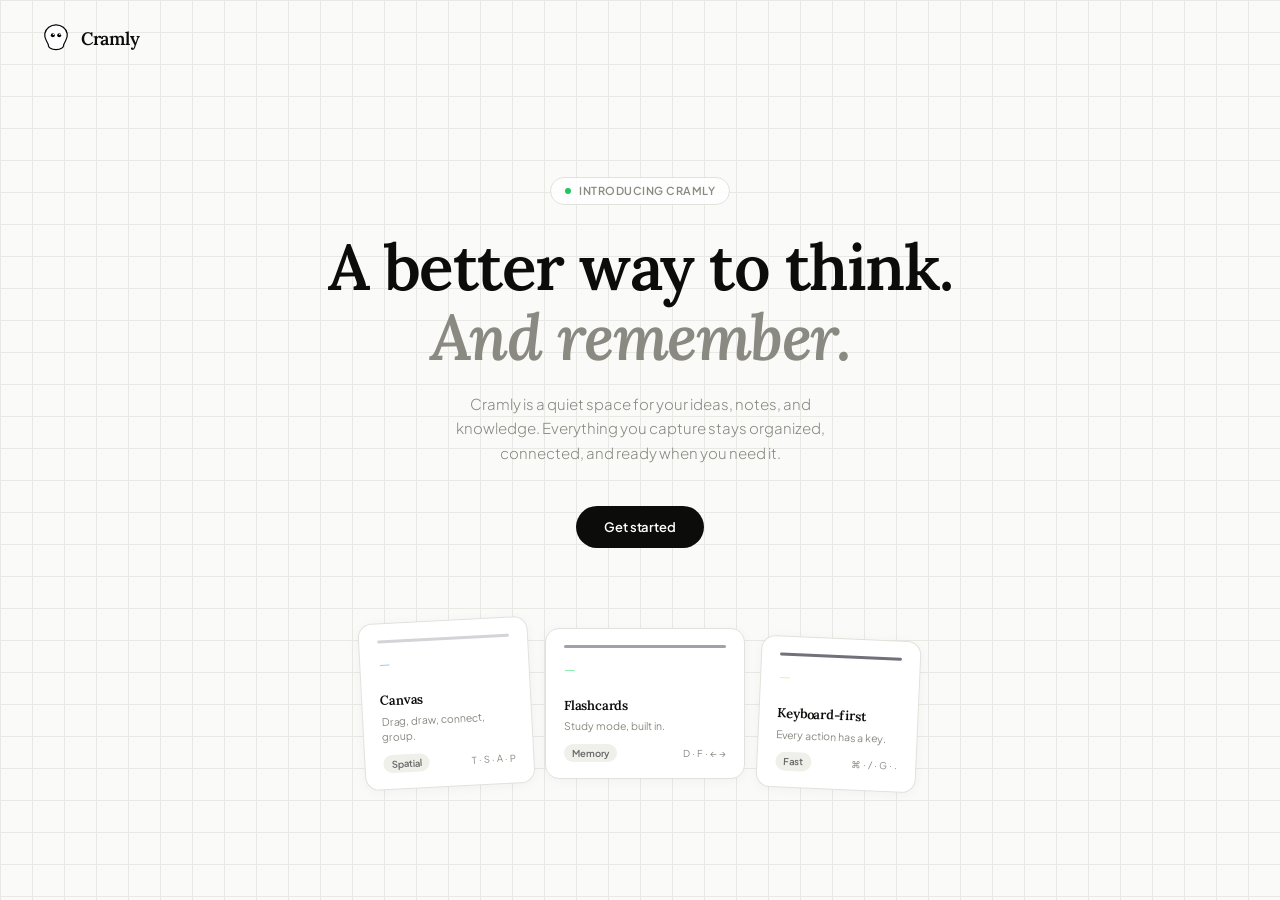
==== commit af57368b: "disable some features" ====
--- a/index.html
+++ b/index.html
@@ -6,32 +6,89 @@
 <link rel="preconnect" href="https://fonts.googleapis.com"/>
 <link rel="preconnect" href="https://fonts.gstatic.com" crossorigin/>
 <link href="https://fonts.googleapis.com/css2?family=Plus+Jakarta+Sans:wght@300;400;500;600&family=Lora:ital,wght@0,400;0,600;1,400&display=swap" rel="stylesheet"/>
-<link rel="icon" href="logo.png" type="image/png">
+<link rel="icon" href="logo.png" type="image/png" style="width:32px;height:32px"/>
 <link rel="stylesheet" href="css/intro.css"/>
 <title>Cramly</title>
 <style>
-  /* ── Seamless transition overlay ─────────────────────────
-     Sits on top of EVERYTHING. Fades out on page load so the
-     intro appears smoothly. Fades back in before redirect so
-     there's zero flash of the intro page on the way out.
-  ──────────────────────────────────────────────────────── */
+  /* ── Seamless transition overlay ───────────────────────── */
   #pageVeil {
     position: fixed;
     inset: 0;
-    z-index: 99999;          /* above the loading screen */
+    z-index: 99999;
     background: #0c0c0a;
     pointer-events: none;
     transition: opacity 0.45s ease;
-    opacity: 1;              /* starts opaque — hides any FOUC */
-  }
-  #pageVeil.revealed {
-    opacity: 0;
+    opacity: 1;
+  }
+  #pageVeil.revealed { opacity: 0; }
+
+  /* ── Slime Logo Animation ───────────────────────────────── */
+  .slime-logo-wrap {
+    display: inline-flex;
+    align-items: center;
+    justify-content: center;
+  }
+
+  /* The whole slime body bounces up/down */
+  .slime-blob {
+    animation: slimeBounce 1.2s cubic-bezier(0.36, 0.07, 0.19, 0.97) infinite;
+  }
+
+  /* On landing, the body squishes wide */
+  .slime-squish {
+    animation: slimeSquish 1.2s cubic-bezier(0.36, 0.07, 0.19, 0.97) infinite;
+  }
+
+  /* Eyes follow the bounce separately for a jiggly feel */
+  .slime-eyes {
+    animation: eyeBounce 1.2s cubic-bezier(0.36, 0.07, 0.19, 0.97) infinite;
+  }
+
+  /* Ground shadow shrinks when slime is in the air */
+  .slime-shadow {
+    animation: shadowPulse 1.2s cubic-bezier(0.36, 0.07, 0.19, 0.97) infinite;
+  }
+
+  @keyframes slimeBounce {
+    0%   { transform: translateY(0)    scaleX(1)    scaleY(1);    }
+    20%  { transform: translateY(-22px) scaleX(0.92) scaleY(1.10); }
+    40%  { transform: translateY(-28px) scaleX(0.88) scaleY(1.14); }
+    55%  { transform: translateY(-10px) scaleX(1.00) scaleY(1.00); }
+    70%  { transform: translateY(2px)   scaleX(1.12) scaleY(0.88); }
+    80%  { transform: translateY(0)     scaleX(1.08) scaleY(0.92); }
+    90%  { transform: translateY(-4px)  scaleX(0.98) scaleY(1.02); }
+    100% { transform: translateY(0)    scaleX(1)    scaleY(1);    }
+  }
+
+  @keyframes slimeSquish {
+    0%   { transform: scaleX(1)    scaleY(1);    }
+    70%  { transform: scaleX(1.18) scaleY(0.82); }
+    80%  { transform: scaleX(1.14) scaleY(0.86); }
+    100% { transform: scaleX(1)    scaleY(1);    }
+  }
+
+  @keyframes eyeBounce {
+    0%   { transform: translateY(0);     }
+    20%  { transform: translateY(-22px); }
+    40%  { transform: translateY(-28px); }
+    55%  { transform: translateY(-10px); }
+    70%  { transform: translateY(2px);   }
+    80%  { transform: translateY(0);     }
+    90%  { transform: translateY(-4px);  }
+    100% { transform: translateY(0);     }
+  }
+
+  @keyframes shadowPulse {
+    0%   { transform: scaleX(1);   opacity: 0.25; }
+    40%  { transform: scaleX(0.6); opacity: 0.10; }
+    70%  { transform: scaleX(1.3); opacity: 0.35; }
+    100% { transform: scaleX(1);   opacity: 0.25; }
   }
 </style>
 </head>
 <body>
 
-<!-- Page veil: covers the page on arrival, fades out once ready -->
+<!-- Page veil -->
 <div id="pageVeil"></div>
 
 <!-- ══════════════════════════════════════════════
@@ -46,9 +103,54 @@
   <div class="load-cards" id="loadCards"></div>
 
   <div class="load-center">
-    <div class="load-logo-mark">
-      <svg viewBox="0 0 16 16"><path d="M3 13L8 3l5 10M5.5 9h5"/></svg>
-    </div>
+
+    <!-- ✦ Bouncing slime replaces the old static logo mark -->
+    <div class="load-logo-mark" style="background:none;border:none;box-shadow:none;width:80px;height:90px;display:flex;align-items:flex-end;justify-content:center;">
+      <div class="slime-logo-wrap">
+        <svg width="80" height="90" viewBox="0 0 80 90" xmlns="http://www.w3.org/2000/svg" overflow="visible">
+          <!-- Ground shadow -->
+          <ellipse class="slime-shadow" cx="40" cy="87" rx="22" ry="5"
+                   fill="rgba(255,255,255,0.18)"/>
+          <!-- Body bounce group -->
+          <g class="slime-blob" style="transform-origin:40px 50px;">
+            <!-- Body squish group -->
+            <g class="slime-squish" style="transform-origin:40px 58px;">
+              <!-- Main body shape -->
+              <path d="
+                M40 12
+                C53 12 66 21 68 34
+                C69 41 67 47 64 52
+                C61 57 59 60 59 64
+                C59 69 52 74 40 74
+                C28 74 21 69 21 64
+                C21 60 19 57 16 52
+                C13 47 11 41 12 34
+                C14 21 27 12 40 12Z
+              " fill="white" stroke="black" stroke-width="2.5" stroke-linejoin="round"/>
+              <!-- Smile -->
+              <path d="M29 64 C29 68 34 70 40 70 C46 70 51 68 51 64"
+                    fill="none" stroke="black" stroke-width="2" stroke-linecap="round"/>
+              <!-- Drip left -->
+              <path d="M23 56 C21 60 22 66 24 68 C22 65 23 60 25 57Z"
+                    fill="white" stroke="black" stroke-width="1.5" stroke-linejoin="round"/>
+              <!-- Drip right -->
+              <path d="M57 56 C59 60 58 66 56 68 C58 65 57 60 55 57Z"
+                    fill="white" stroke="black" stroke-width="1.5" stroke-linejoin="round"/>
+            </g>
+            <!-- Eyes — bounce with slight lag via same keyframe -->
+            <g class="slime-eyes" style="transform-origin:40px 38px;">
+              <circle cx="32" cy="38" r="5" fill="black"/>
+              <circle cx="48" cy="38" r="5" fill="black"/>
+              <!-- Eye shine highlights -->
+              <circle cx="33.5" cy="36" r="1.8" fill="white"/>
+              <circle cx="49.5" cy="36" r="1.8" fill="white"/>
+            </g>
+          </g>
+        </svg>
+      </div>
+    </div>
+    <!-- ─────────────────────────────────────────── -->
+
     <div class="load-logo-text">Cramly</div>
     <div class="load-tagline">Preparing your demo&hellip;</div>
 
@@ -71,7 +173,28 @@
 <div id="introPage">
   <div class="intro-nav">
     <div class="logo">
-      <img src="logo.png" alt="Cramly Logo" class="logo-img">
+      <!-- ✦ Nav slime — small version, 32×36px -->
+      <div class="slime-logo-wrap" style="width:32px;height:36px;">
+        <svg width="32" height="36" viewBox="0 0 80 90" xmlns="http://www.w3.org/2000/svg" overflow="visible">
+          <g class="slime-blob" style="transform-origin:40px 50px;">
+            <g class="slime-squish" style="transform-origin:40px 58px;">
+              <path d="
+                M40 12 C53 12 66 21 68 34 C69 41 67 47 64 52
+                C61 57 59 60 59 64 C59 69 52 74 40 74
+                C28 74 21 69 21 64 C21 60 19 57 16 52
+                C13 47 11 41 12 34 C14 21 27 12 40 12Z
+              " fill="white" stroke="black" stroke-width="3" stroke-linejoin="round"/>
+            </g>
+            <g class="slime-eyes" style="transform-origin:40px 38px;">
+              <circle cx="32" cy="38" r="5" fill="black"/>
+              <circle cx="48" cy="38" r="5" fill="black"/>
+              <circle cx="33.5" cy="36" r="1.8" fill="white"/>
+              <circle cx="49.5" cy="36" r="1.8" fill="white"/>
+            </g>
+          </g>
+        </svg>
+      </div>
+      <!-- ─────────────────────────────────────────── -->
       <span>Cramly</span>
     </div>
   </div>
@@ -93,38 +216,37 @@
 
     <div class="intro-cta-row">
       <button class="cta-main" onclick="startDemoLoading()">Get started</button>
-      <button class="cta-secondary" onclick="startDemoLoading()">View Demo</button>
     </div>
 
     <div class="intro-cards-preview">
       <div class="prev-card">
         <div class="pc-bar" style="background:#d4d4d8"></div>
         <div class="pc-icon">—</div>
-        <div class="pc-title">Notes</div>
-        <div class="pc-sub">Simple. Structured. Clear.</div>
+        <div class="pc-title">Canvas</div>
+        <div class="pc-sub">Drag, draw, connect, group.</div>
         <div class="pc-foot">
-          <span class="pc-tag">Capture</span>
-          <span class="pc-n">Always accessible</span>
+          <span class="pc-tag">Spatial</span>
+          <span class="pc-n">T · S · A · P</span>
         </div>
       </div>
       <div class="prev-card">
         <div class="pc-bar" style="background:#a1a1aa"></div>
         <div class="pc-icon">—</div>
-        <div class="pc-title">Ideas</div>
-        <div class="pc-sub">From thought to clarity.</div>
+        <div class="pc-title">Flashcards</div>
+        <div class="pc-sub">Study mode, built in.</div>
         <div class="pc-foot">
-          <span class="pc-tag">Organize</span>
-          <span class="pc-n">Connected thinking</span>
+          <span class="pc-tag">Memory</span>
+          <span class="pc-n">D · F · ← →</span>
         </div>
       </div>
       <div class="prev-card">
         <div class="pc-bar" style="background:#71717a"></div>
         <div class="pc-icon">—</div>
-        <div class="pc-title">Knowledge</div>
-        <div class="pc-sub">Built over time.</div>
+        <div class="pc-title">Keyboard-first</div>
+        <div class="pc-sub">Every action has a key.</div>
         <div class="pc-foot">
-          <span class="pc-tag">Grow</span>
-          <span class="pc-n">Long-term memory</span>
+          <span class="pc-tag">Fast</span>
+          <span class="pc-n">⌘ · / · G · .</span>
         </div>
       </div>
     </div>
@@ -132,11 +254,8 @@
 </div>
 
 <script>
-/* ══════════════════════════════════════════════
-   PAGE VEIL — fade in the intro smoothly on load
-══════════════════════════════════════════════ */
+/* ── Page Veil ───────────────────────────────────── */
 window.addEventListener('DOMContentLoaded', () => {
-  // Small delay so the browser has painted before we reveal
   requestAnimationFrame(() => {
     setTimeout(() => {
       document.getElementById('pageVeil').classList.add('revealed');
@@ -144,22 +263,19 @@
   });
 });
 
-/* ══════════════════════════════════════════════
-   DEMO LOADING ANIMATION
-══════════════════════════════════════════════ */
+/* ── Demo Loading Animation ──────────────────────── */
 const loadSteps = [
-  { label: 'Initializing',         pct: 8  },
-  { label: 'Loading flashcards',   pct: 22 },
-  { label: 'Building your decks',  pct: 38 },
-  { label: 'Syncing notes',        pct: 54 },
-  { label: 'Setting up workspace', pct: 70 },
-  { label: 'Almost ready',         pct: 88 },
-  { label: 'Launching demo',       pct: 100},
+  { label: 'Initializing',         pct: 8   },
+  { label: 'Loading flashcards',   pct: 22  },
+  { label: 'Building your decks',  pct: 38  },
+  { label: 'Syncing notes',        pct: 54  },
+  { label: 'Setting up workspace', pct: 70  },
+  { label: 'Almost ready',         pct: 88  },
+  { label: 'Launching demo',       pct: 100 },
 ];
 
 function spawnFloatingCards() {
   const container = document.getElementById('loadCards');
-  // Clear previous cards if re-triggered
   container.innerHTML = '';
   const cardConfigs = [
     { left: '8%',  top: '20%', w: 130, delay: 0,   dur: 4.5 },
@@ -196,21 +312,18 @@
   if (loadingInProgress) return;
   loadingInProgress = true;
 
-  const veil    = document.getElementById('pageVeil');
-  const screen  = document.getElementById('loadingScreen');
-  const bar     = document.getElementById('loadBar');
-  const label   = document.getElementById('loadLabel');
-
-  // Reset bar state
+  const veil   = document.getElementById('pageVeil');
+  const screen = document.getElementById('loadingScreen');
+  const bar    = document.getElementById('loadBar');
+  const label  = document.getElementById('loadLabel');
+
   bar.style.width = '0%';
   label.textContent = 'Initializing';
 
-  // 1. Re-cover with the veil instantly (no flash of intro behind loading screen)
   veil.style.transition = 'none';
   veil.style.opacity = '1';
   veil.classList.remove('revealed');
 
-  // 2. Show the loading screen on top of the veil, then fade veil out
   screen.classList.add('active');
   spawnFloatingCards();
 
@@ -221,7 +334,6 @@
     });
   });
 
-  // 3. Run the loading steps
   let stepIdx = 0;
   let currentPct = 0;
 
@@ -252,12 +364,9 @@
       if (stepIdx < loadSteps.length) {
         setTimeout(runStep, 320);
       } else {
-        // 4. Done: fade veil back in over the loading screen, THEN navigate
         setTimeout(() => {
           veil.style.transition = 'opacity 0.5s ease';
           veil.style.opacity = '1';
-
-          // Navigate only after the veil is fully opaque — zero flash
           setTimeout(() => {
             window.location.href = 'main.html';
           }, 520);
